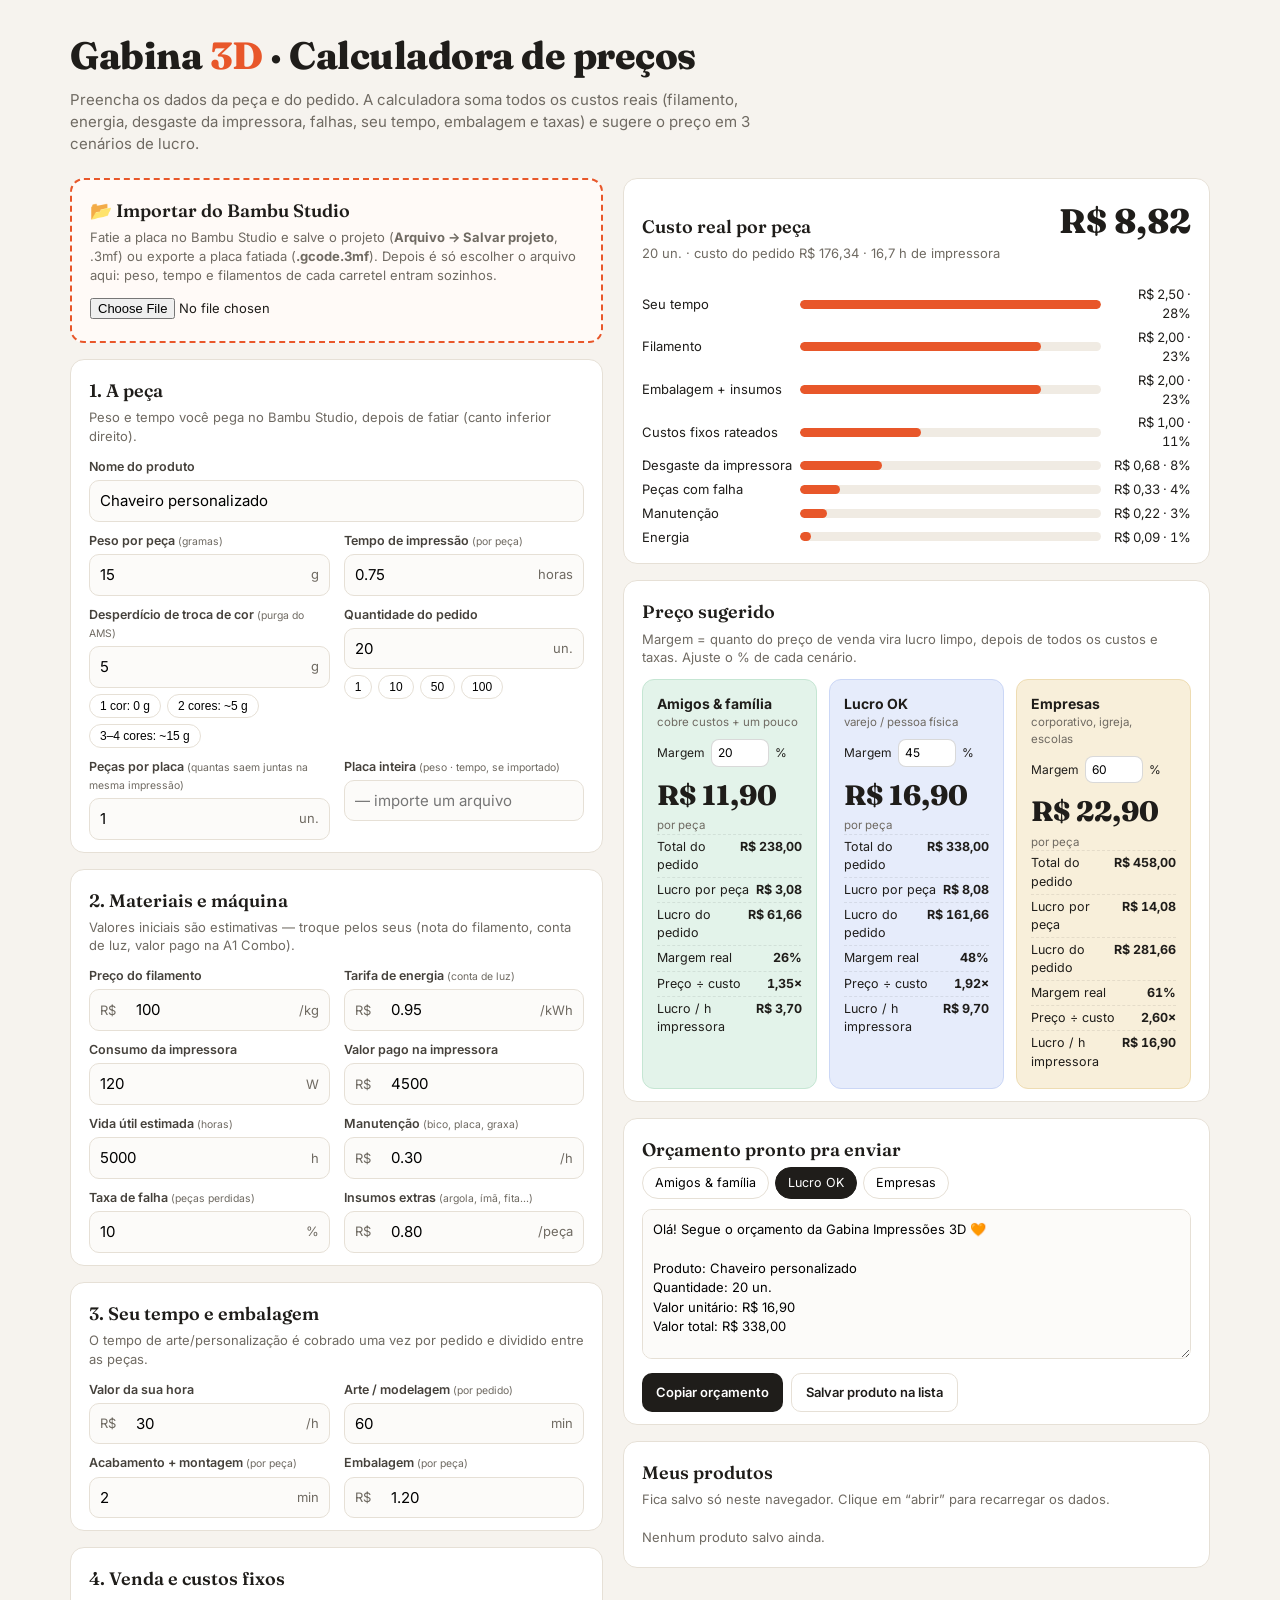
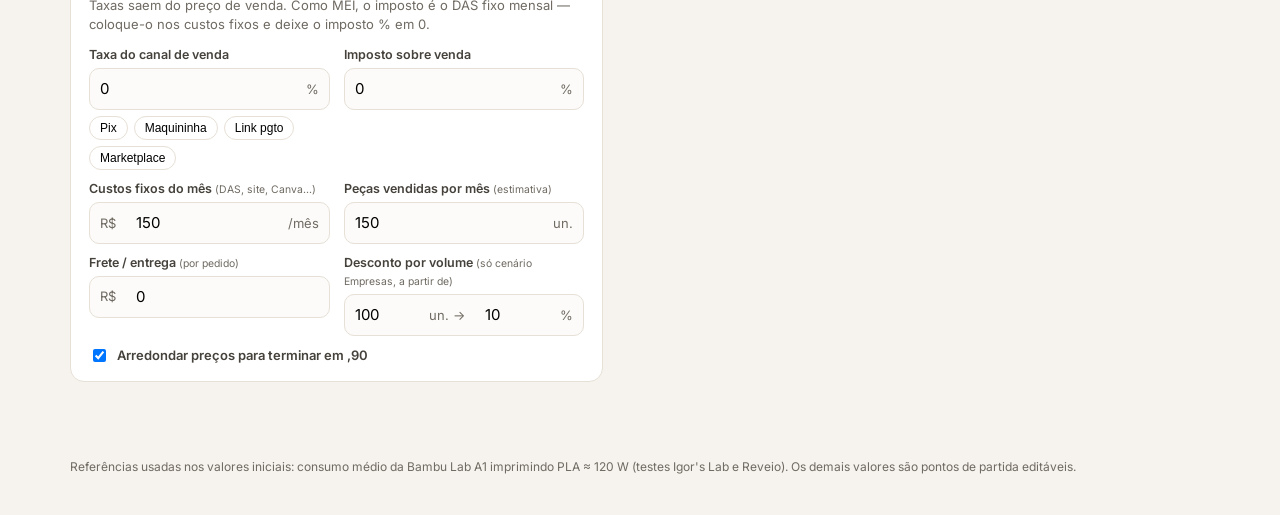
==== completa.html @ 17c6b90d "Versão resumida como página principal; completa em completa.html Co-Authored-By: Claude Opus 5.5 <no" ====
<!DOCTYPE html>
<html lang="pt-BR">
<head>
<meta charset="UTF-8">
<meta name="viewport" content="width=device-width, initial-scale=1">
<title>Gabina 3D — Calculadora de Preços</title>
<link href="https://fonts.googleapis.com/css2?family=Fraunces:opsz,wght@9..144,600;9..144,800&family=Inter:wght@400;500;600;700&display=swap" rel="stylesheet">
<style>
:root{
  --bg:#f6f3ee; --card:#fff; --ink:#1f1d1a; --muted:#6f6a62; --line:#e6e0d6;
  --brand:#e8572a; --brand-soft:#fde9e1; --ok:#2f8f5b; --ok-soft:#e3f3ea;
  --blue:#2f5fd0; --blue-soft:#e6ecfb; --gold:#b9821a; --gold-soft:#f8efda;
  --radius:14px;
}
*{box-sizing:border-box}
body{margin:0;font-family:Inter,system-ui,sans-serif;background:var(--bg);color:var(--ink);font-size:15px;line-height:1.45}
header{padding:28px 20px 8px;max-width:1180px;margin:0 auto}
h1{font-family:Fraunces,serif;font-weight:800;font-size:clamp(26px,4vw,38px);margin:0;letter-spacing:-.5px}
h1 span{color:var(--brand)}
header p{color:var(--muted);margin:6px 0 0;max-width:720px}
main{max-width:1180px;margin:0 auto;padding:16px 20px 60px;display:grid;grid-template-columns:minmax(0,1fr) minmax(0,1.1fr);gap:20px}
@media(max-width:900px){main{grid-template-columns:1fr}}
.card{background:var(--card);border:1px solid var(--line);border-radius:var(--radius);padding:18px 18px 12px;margin-bottom:16px}
.card h2{font-family:Fraunces,serif;font-size:18px;margin:0 0 4px;font-weight:600}
.card .hint{color:var(--muted);font-size:13px;margin:0 0 12px}
.grid{display:grid;grid-template-columns:1fr 1fr;gap:10px 14px}
@media(max-width:520px){.grid{grid-template-columns:1fr}}
label{display:block;font-size:12.5px;font-weight:600;color:#45413b;margin-bottom:4px}
label small{font-weight:400;color:var(--muted)}
.field{display:flex;align-items:center;border:1px solid var(--line);border-radius:10px;background:#fcfbf9;overflow:hidden}
.field:focus-within{border-color:var(--brand);box-shadow:0 0 0 3px var(--brand-soft)}
.field span{padding:0 10px;color:var(--muted);font-size:13px;white-space:nowrap}
.field input,.field select{border:0;background:transparent;padding:9px 10px;font:inherit;width:100%;min-width:0;outline:none}
.full{grid-column:1/-1}
.presets{display:flex;flex-wrap:wrap;gap:6px;margin-top:6px}
.chip{border:1px solid var(--line);background:#fff;border-radius:999px;padding:4px 10px;font-size:12px;cursor:pointer}
.chip:hover{border-color:var(--brand);color:var(--brand)}
.right{position:sticky;top:12px;align-self:start}
@media(max-width:900px){.right{position:static}}
.costbox{display:flex;justify-content:space-between;align-items:baseline;gap:10px;flex-wrap:wrap}
.big{font-family:Fraunces,serif;font-weight:800;font-size:34px}
.bars{margin-top:10px}
.bar{display:grid;grid-template-columns:150px 1fr 82px;gap:8px;align-items:center;font-size:13px;margin:5px 0}
.bar .track{height:9px;background:#f0ebe3;border-radius:9px;overflow:hidden}
.bar .fill{height:100%;background:var(--brand);border-radius:9px}
.bar .v{text-align:right;font-variant-numeric:tabular-nums}
.scen{display:grid;grid-template-columns:repeat(3,1fr);gap:12px}
@media(max-width:640px){.scen{grid-template-columns:1fr}}
.sc{border-radius:12px;padding:14px;border:1px solid var(--line)}
.sc.a{background:var(--ok-soft);border-color:#c5e6d3}
.sc.b{background:var(--blue-soft);border-color:#cbd7f6}
.sc.c{background:var(--gold-soft);border-color:#eedcb2}
.sc h3{margin:0;font-size:14px}
.sc .tag{font-size:11.5px;color:var(--muted)}
.sc .price{font-family:Fraunces,serif;font-weight:800;font-size:28px;margin:8px 0 2px}
.sc .row{display:flex;justify-content:space-between;font-size:12.5px;padding:3px 0;border-top:1px dashed rgba(0,0,0,.08)}
.sc .row b{font-variant-numeric:tabular-nums}
.sc .m{display:flex;align-items:center;gap:6px;margin:8px 0 6px;font-size:12px}
.sc .m input{width:58px;padding:4px 6px;border:1px solid rgba(0,0,0,.15);border-radius:8px;font:inherit}
.btn{border:0;background:var(--ink);color:#fff;padding:9px 14px;border-radius:10px;font:inherit;font-weight:600;cursor:pointer;font-size:13px}
.btn.ghost{background:#fff;color:var(--ink);border:1px solid var(--line)}
.btn.small{padding:6px 10px;font-size:12px}
.btn:hover{opacity:.9}
.alert{background:#fff4e5;border:1px solid #f3d3a6;color:#7a4a08;padding:10px 12px;border-radius:10px;font-size:13px;margin-top:10px}
.alert.bad{background:#fde8e8;border-color:#f3b4b4;color:#8a1c1c}
.toggle{display:flex;align-items:center;gap:8px;font-size:13px;margin-top:10px}
textarea{width:100%;min-height:150px;border:1px solid var(--line);border-radius:10px;padding:10px;font:13px/1.5 Inter,sans-serif;background:#fcfbf9;resize:vertical}
table{width:100%;border-collapse:collapse;font-size:13px}
th,td{text-align:left;padding:7px 6px;border-bottom:1px solid var(--line)}
th{font-size:11.5px;text-transform:uppercase;letter-spacing:.4px;color:var(--muted)}
td.num{text-align:right;font-variant-numeric:tabular-nums}
.empty{color:var(--muted);font-size:13px;padding:8px 0}
.tabs{display:flex;gap:6px;margin-bottom:10px;flex-wrap:wrap}
.tabs button{border:1px solid var(--line);background:#fff;border-radius:999px;padding:6px 12px;font:inherit;font-size:12.5px;cursor:pointer}
.tabs button.on{background:var(--ink);color:#fff;border-color:var(--ink)}
.toast{position:fixed;bottom:20px;left:50%;transform:translateX(-50%);background:var(--ink);color:#fff;padding:10px 16px;border-radius:10px;font-size:13px;opacity:0;transition:.25s;pointer-events:none}
.toast.on{opacity:1}
footer{max-width:1180px;margin:0 auto;padding:0 20px 40px;color:var(--muted);font-size:12px}
</style>
</head>
<body>
<header>
  <h1>Gabina <span>3D</span> · Calculadora de preços</h1>
  <p>Preencha os dados da peça e do pedido. A calculadora soma todos os custos reais (filamento, energia, desgaste da impressora, falhas, seu tempo, embalagem e taxas) e sugere o preço em 3 cenários de lucro.</p>
</header>

<main>
<section>
  <div class="card" id="importCard" style="border:2px dashed var(--brand);background:#fffaf7">
    <h2>📂 Importar do Bambu Studio</h2>
    <p class="hint">Fatie a placa no Bambu Studio e salve o projeto (<b>Arquivo → Salvar projeto</b>, .3mf) ou exporte a placa fatiada (<b>.gcode.3mf</b>). Depois é só escolher o arquivo aqui: peso, tempo e filamentos de cada carretel entram sozinhos.</p>
    <input type="file" id="arquivo" accept=".3mf,.gcode,.gco" style="font:inherit;font-size:13px">
    <div id="impStatus"></div>
    <div id="carreteis" style="margin-top:10px"></div>
  </div>

  <div class="card">
    <h2>1. A peça</h2>
    <p class="hint">Peso e tempo você pega no Bambu Studio, depois de fatiar (canto inferior direito).</p>
    <div class="grid">
      <div class="full"><label>Nome do produto</label><div class="field"><input id="nome" value="Chaveiro personalizado"></div></div>
      <div><label>Peso por peça <small>(gramas)</small></label><div class="field"><input id="gramas" type="number" step="0.1" value="15"><span>g</span></div></div>
      <div><label>Tempo de impressão <small>(por peça)</small></label><div class="field"><input id="horas" type="number" step="0.05" value="0.75"><span>horas</span></div></div>
      <div><label>Desperdício de troca de cor <small>(purga do AMS)</small></label><div class="field"><input id="purga" type="number" step="0.1" value="5"><span>g</span></div><div class="presets"><button class="chip" data-set="purga:0">1 cor: 0 g</button><button class="chip" data-set="purga:5">2 cores: ~5 g</button><button class="chip" data-set="purga:15">3–4 cores: ~15 g</button></div></div>
      <div><label>Quantidade do pedido</label><div class="field"><input id="qtd" type="number" step="1" min="1" value="20"><span>un.</span></div><div class="presets"><button class="chip" data-set="qtd:1">1</button><button class="chip" data-set="qtd:10">10</button><button class="chip" data-set="qtd:50">50</button><button class="chip" data-set="qtd:100">100</button></div></div>
      <div><label>Peças por placa <small>(quantas saem juntas na mesma impressão)</small></label><div class="field"><input id="porPlaca" type="number" step="1" min="1" value="1"><span>un.</span></div></div>
      <div><label>Placa inteira <small>(peso · tempo, se importado)</small></label><div class="field"><input id="placaInfo" readonly placeholder="— importe um arquivo" style="color:#6f6a62"></div></div>
    </div>
  </div>

  <div class="card">
    <h2>2. Materiais e máquina</h2>
    <p class="hint">Valores iniciais são estimativas — troque pelos seus (nota do filamento, conta de luz, valor pago na A1 Combo).</p>
    <div class="grid">
      <div><label>Preço do filamento</label><div class="field"><span>R$</span><input id="filKg" type="number" step="1" value="100"><span>/kg</span></div></div>
      <div><label>Tarifa de energia <small>(conta de luz)</small></label><div class="field"><span>R$</span><input id="kwh" type="number" step="0.01" value="0.95"><span>/kWh</span></div></div>
      <div><label>Consumo da impressora</label><div class="field"><input id="watts" type="number" step="1" value="120"><span>W</span></div></div>
      <div><label>Valor pago na impressora</label><div class="field"><span>R$</span><input id="maq" type="number" step="10" value="4500"></div></div>
      <div><label>Vida útil estimada <small>(horas)</small></label><div class="field"><input id="vida" type="number" step="100" value="5000"><span>h</span></div></div>
      <div><label>Manutenção <small>(bico, placa, graxa)</small></label><div class="field"><span>R$</span><input id="manut" type="number" step="0.05" value="0.30"><span>/h</span></div></div>
      <div><label>Taxa de falha <small>(peças perdidas)</small></label><div class="field"><input id="falha" type="number" step="1" value="10"><span>%</span></div></div>
      <div><label>Insumos extras <small>(argola, ímã, fita…)</small></label><div class="field"><span>R$</span><input id="extras" type="number" step="0.1" value="0.80"><span>/peça</span></div></div>
    </div>
  </div>

  <div class="card">
    <h2>3. Seu tempo e embalagem</h2>
    <p class="hint">O tempo de arte/personalização é cobrado uma vez por pedido e dividido entre as peças.</p>
    <div class="grid">
      <div><label>Valor da sua hora</label><div class="field"><span>R$</span><input id="hora" type="number" step="1" value="30"><span>/h</span></div></div>
      <div><label>Arte / modelagem <small>(por pedido)</small></label><div class="field"><input id="arte" type="number" step="5" value="60"><span>min</span></div></div>
      <div><label>Acabamento + montagem <small>(por peça)</small></label><div class="field"><input id="acab" type="number" step="1" value="2"><span>min</span></div></div>
      <div><label>Embalagem <small>(por peça)</small></label><div class="field"><span>R$</span><input id="emb" type="number" step="0.1" value="1.20"></div></div>
    </div>
  </div>

  <div class="card">
    <h2>4. Venda e custos fixos</h2>
    <p class="hint">Taxas saem do preço de venda. Como MEI, o imposto é o DAS fixo mensal — coloque-o nos custos fixos e deixe o imposto % em 0.</p>
    <div class="grid">
      <div><label>Taxa do canal de venda</label><div class="field"><input id="taxa" type="number" step="0.1" value="0"><span>%</span></div>
        <div class="presets"><button class="chip" data-set="taxa:0">Pix</button><button class="chip" data-set="taxa:3.5">Maquininha</button><button class="chip" data-set="taxa:5">Link pgto</button><button class="chip" data-set="taxa:20">Marketplace</button></div></div>
      <div><label>Imposto sobre venda</label><div class="field"><input id="imp" type="number" step="0.1" value="0"><span>%</span></div></div>
      <div><label>Custos fixos do mês <small>(DAS, site, Canva…)</small></label><div class="field"><span>R$</span><input id="fixo" type="number" step="10" value="150"><span>/mês</span></div></div>
      <div><label>Peças vendidas por mês <small>(estimativa)</small></label><div class="field"><input id="pecasMes" type="number" step="10" value="150"><span>un.</span></div></div>
      <div><label>Frete / entrega <small>(por pedido)</small></label><div class="field"><span>R$</span><input id="frete" type="number" step="1" value="0"></div></div>
      <div><label>Desconto por volume <small>(só cenário Empresas, a partir de)</small></label><div class="field"><input id="volMin" type="number" step="10" value="100"><span>un. →</span><input id="volDesc" type="number" step="1" value="10"><span>%</span></div></div>
    </div>
    <label class="toggle"><input type="checkbox" id="arred" checked> Arredondar preços para terminar em ,90</label>
  </div>
</section>

<section class="right">
  <div class="card">
    <div class="costbox">
      <div><h2>Custo real por peça</h2><p class="hint" id="custoSub">—</p></div>
      <div class="big" id="custoUn">R$ 0,00</div>
    </div>
    <div class="bars" id="bars"></div>
    <div id="alerts"></div>
  </div>

  <div class="card">
    <h2>Preço sugerido</h2>
    <p class="hint">Margem = quanto do preço de venda vira lucro limpo, depois de todos os custos e taxas. Ajuste o % de cada cenário.</p>
    <div class="scen" id="scen"></div>
  </div>

  <div class="card">
    <h2>Orçamento pronto pra enviar</h2>
    <div class="tabs" id="tabs">
      <button data-s="0">Amigos & família</button><button data-s="1" class="on">Lucro OK</button><button data-s="2">Empresas</button>
    </div>
    <textarea id="orc" readonly></textarea>
    <div style="display:flex;gap:8px;margin-top:8px;flex-wrap:wrap">
      <button class="btn" id="copiar">Copiar orçamento</button>
      <button class="btn ghost" id="salvar">Salvar produto na lista</button>
    </div>
  </div>

  <div class="card">
    <h2>Meus produtos</h2>
    <p class="hint">Fica salvo só neste navegador. Clique em “abrir” para recarregar os dados.</p>
    <div id="lista"></div>
  </div>
</section>
</main>
<footer>Referências usadas nos valores iniciais: consumo médio da Bambu Lab A1 imprimindo PLA ≈ 120 W (testes Igor's Lab e Reveio). Os demais valores são pontos de partida editáveis.</footer>
<div class="toast" id="toast"></div>

<script>/*!

JSZip v3.10.1 - A JavaScript class for generating and reading zip files
<http://stuartk.com/jszip>

(c) 2009-2016 Stuart Knightley <stuart [at] stuartk.com>
Dual licenced under the MIT license or GPLv3. See https://raw.github.com/Stuk/jszip/main/LICENSE.markdown.

JSZip uses the library pako released under the MIT license :
https://github.com/nodeca/pako/blob/main/LICENSE
*/

!function(e){if("object"==typeof exports&&"undefined"!=typeof module)module.exports=e();else if("function"==typeof define&&define.amd)define([],e);else{("undefined"!=typeof window?window:"undefined"!=typeof global?global:"undefined"!=typeof self?self:this).JSZip=e()}}(function(){return function s(a,o,h){function u(r,e){if(!o[r]){if(!a[r]){var t="function"==typeof require&&require;if(!e&&t)return t(r,!0);if(l)return l(r,!0);var n=new Error("Cannot find module '"+r+"'");throw n.code="MODULE_NOT_FOUND",n}var i=o[r]={exports:{}};a[r][0].call(i.exports,function(e){var t=a[r][1][e];return u(t||e)},i,i.exports,s,a,o,h)}return o[r].exports}for(var l="function"==typeof require&&require,e=0;e<h.length;e++)u(h[e]);return u}({1:[function(e,t,r){"use strict";var d=e("./utils"),c=e("./support"),p="ABCDEFGHIJKLMNOPQRSTUVWXYZabcdefghijklmnopqrstuvwxyz0123456789+/=";r.encode=function(e){for(var t,r,n,i,s,a,o,h=[],u=0,l=e.length,f=l,c="string"!==d.getTypeOf(e);u<e.length;)f=l-u,n=c?(t=e[u++],r=u<l?e[u++]:0,u<l?e[u++]:0):(t=e.charCodeAt(u++),r=u<l?e.charCodeAt(u++):0,u<l?e.charCodeAt(u++):0),i=t>>2,s=(3&t)<<4|r>>4,a=1<f?(15&r)<<2|n>>6:64,o=2<f?63&n:64,h.push(p.charAt(i)+p.charAt(s)+p.charAt(a)+p.charAt(o));return h.join("")},r.decode=function(e){var t,r,n,i,s,a,o=0,h=0,u="data:";if(e.substr(0,u.length)===u)throw new Error("Invalid base64 input, it looks like a data url.");var l,f=3*(e=e.replace(/[^A-Za-z0-9+/=]/g,"")).length/4;if(e.charAt(e.length-1)===p.charAt(64)&&f--,e.charAt(e.length-2)===p.charAt(64)&&f--,f%1!=0)throw new Error("Invalid base64 input, bad content length.");for(l=c.uint8array?new Uint8Array(0|f):new Array(0|f);o<e.length;)t=p.indexOf(e.charAt(o++))<<2|(i=p.indexOf(e.charAt(o++)))>>4,r=(15&i)<<4|(s=p.indexOf(e.charAt(o++)))>>2,n=(3&s)<<6|(a=p.indexOf(e.charAt(o++))),l[h++]=t,64!==s&&(l[h++]=r),64!==a&&(l[h++]=n);return l}},{"./support":30,"./utils":32}],2:[function(e,t,r){"use strict";var n=e("./external"),i=e("./stream/DataWorker"),s=e("./stream/Crc32Probe"),a=e("./stream/DataLengthProbe");function o(e,t,r,n,i){this.compressedSize=e,this.uncompressedSize=t,this.crc32=r,this.compression=n,this.compressedContent=i}o.prototype={getContentWorker:function(){var e=new i(n.Promise.resolve(this.compressedContent)).pipe(this.compression.uncompressWorker()).pipe(new a("data_length")),t=this;return e.on("end",function(){if(this.streamInfo.data_length!==t.uncompressedSize)throw new Error("Bug : uncompressed data size mismatch")}),e},getCompressedWorker:function(){return new i(n.Promise.resolve(this.compressedContent)).withStreamInfo("compressedSize",this.compressedSize).withStreamInfo("uncompressedSize",this.uncompressedSize).withStreamInfo("crc32",this.crc32).withStreamInfo("compression",this.compression)}},o.createWorkerFrom=function(e,t,r){return e.pipe(new s).pipe(new a("uncompressedSize")).pipe(t.compressWorker(r)).pipe(new a("compressedSize")).withStreamInfo("compression",t)},t.exports=o},{"./external":6,"./stream/Crc32Probe":25,"./stream/DataLengthProbe":26,"./stream/DataWorker":27}],3:[function(e,t,r){"use strict";var n=e("./stream/GenericWorker");r.STORE={magic:"\0\0",compressWorker:function(){return new n("STORE compression")},uncompressWorker:function(){return new n("STORE decompression")}},r.DEFLATE=e("./flate")},{"./flate":7,"./stream/GenericWorker":28}],4:[function(e,t,r){"use strict";var n=e("./utils");var o=function(){for(var e,t=[],r=0;r<256;r++){e=r;for(var n=0;n<8;n++)e=1&e?3988292384^e>>>1:e>>>1;t[r]=e}return t}();t.exports=function(e,t){return void 0!==e&&e.length?"string"!==n.getTypeOf(e)?function(e,t,r,n){var i=o,s=n+r;e^=-1;for(var a=n;a<s;a++)e=e>>>8^i[255&(e^t[a])];return-1^e}(0|t,e,e.length,0):function(e,t,r,n){var i=o,s=n+r;e^=-1;for(var a=n;a<s;a++)e=e>>>8^i[255&(e^t.charCodeAt(a))];return-1^e}(0|t,e,e.length,0):0}},{"./utils":32}],5:[function(e,t,r){"use strict";r.base64=!1,r.binary=!1,r.dir=!1,r.createFolders=!0,r.date=null,r.compression=null,r.compressionOptions=null,r.comment=null,r.unixPermissions=null,r.dosPermissions=null},{}],6:[function(e,t,r){"use strict";var n=null;n="undefined"!=typeof Promise?Promise:e("lie"),t.exports={Promise:n}},{lie:37}],7:[function(e,t,r){"use strict";var n="undefined"!=typeof Uint8Array&&"undefined"!=typeof Uint16Array&&"undefined"!=typeof Uint32Array,i=e("pako"),s=e("./utils"),a=e("./stream/GenericWorker"),o=n?"uint8array":"array";function h(e,t){a.call(this,"FlateWorker/"+e),this._pako=null,this._pakoAction=e,this._pakoOptions=t,this.meta={}}r.magic="\b\0",s.inherits(h,a),h.prototype.processChunk=function(e){this.meta=e.meta,null===this._pako&&this._createPako(),this._pako.push(s.transformTo(o,e.data),!1)},h.prototype.flush=function(){a.prototype.flush.call(this),null===this._pako&&this._createPako(),this._pako.push([],!0)},h.prototype.cleanUp=function(){a.prototype.cleanUp.call(this),this._pako=null},h.prototype._createPako=function(){this._pako=new i[this._pakoAction]({raw:!0,level:this._pakoOptions.level||-1});var t=this;this._pako.onData=function(e){t.push({data:e,meta:t.meta})}},r.compressWorker=function(e){return new h("Deflate",e)},r.uncompressWorker=function(){return new h("Inflate",{})}},{"./stream/GenericWorker":28,"./utils":32,pako:38}],8:[function(e,t,r){"use strict";function A(e,t){var r,n="";for(r=0;r<t;r++)n+=String.fromCharCode(255&e),e>>>=8;return n}function n(e,t,r,n,i,s){var a,o,h=e.file,u=e.compression,l=s!==O.utf8encode,f=I.transformTo("string",s(h.name)),c=I.transformTo("string",O.utf8encode(h.name)),d=h.comment,p=I.transformTo("string",s(d)),m=I.transformTo("string",O.utf8encode(d)),_=c.length!==h.name.length,g=m.length!==d.length,b="",v="",y="",w=h.dir,k=h.date,x={crc32:0,compressedSize:0,uncompressedSize:0};t&&!r||(x.crc32=e.crc32,x.compressedSize=e.compressedSize,x.uncompressedSize=e.uncompressedSize);var S=0;t&&(S|=8),l||!_&&!g||(S|=2048);var z=0,C=0;w&&(z|=16),"UNIX"===i?(C=798,z|=function(e,t){var r=e;return e||(r=t?16893:33204),(65535&r)<<16}(h.unixPermissions,w)):(C=20,z|=function(e){return 63&(e||0)}(h.dosPermissions)),a=k.getUTCHours(),a<<=6,a|=k.getUTCMinutes(),a<<=5,a|=k.getUTCSeconds()/2,o=k.getUTCFullYear()-1980,o<<=4,o|=k.getUTCMonth()+1,o<<=5,o|=k.getUTCDate(),_&&(v=A(1,1)+A(B(f),4)+c,b+="up"+A(v.length,2)+v),g&&(y=A(1,1)+A(B(p),4)+m,b+="uc"+A(y.length,2)+y);var E="";return E+="\n\0",E+=A(S,2),E+=u.magic,E+=A(a,2),E+=A(o,2),E+=A(x.crc32,4),E+=A(x.compressedSize,4),E+=A(x.uncompressedSize,4),E+=A(f.length,2),E+=A(b.length,2),{fileRecord:R.LOCAL_FILE_HEADER+E+f+b,dirRecord:R.CENTRAL_FILE_HEADER+A(C,2)+E+A(p.length,2)+"\0\0\0\0"+A(z,4)+A(n,4)+f+b+p}}var I=e("../utils"),i=e("../stream/GenericWorker"),O=e("../utf8"),B=e("../crc32"),R=e("../signature");function s(e,t,r,n){i.call(this,"ZipFileWorker"),this.bytesWritten=0,this.zipComment=t,this.zipPlatform=r,this.encodeFileName=n,this.streamFiles=e,this.accumulate=!1,this.contentBuffer=[],this.dirRecords=[],this.currentSourceOffset=0,this.entriesCount=0,this.currentFile=null,this._sources=[]}I.inherits(s,i),s.prototype.push=function(e){var t=e.meta.percent||0,r=this.entriesCount,n=this._sources.length;this.accumulate?this.contentBuffer.push(e):(this.bytesWritten+=e.data.length,i.prototype.push.call(this,{data:e.data,meta:{currentFile:this.currentFile,percent:r?(t+100*(r-n-1))/r:100}}))},s.prototype.openedSource=function(e){this.currentSourceOffset=this.bytesWritten,this.currentFile=e.file.name;var t=this.streamFiles&&!e.file.dir;if(t){var r=n(e,t,!1,this.currentSourceOffset,this.zipPlatform,this.encodeFileName);this.push({data:r.fileRecord,meta:{percent:0}})}else this.accumulate=!0},s.prototype.closedSource=function(e){this.accumulate=!1;var t=this.streamFiles&&!e.file.dir,r=n(e,t,!0,this.currentSourceOffset,this.zipPlatform,this.encodeFileName);if(this.dirRecords.push(r.dirRecord),t)this.push({data:function(e){return R.DATA_DESCRIPTOR+A(e.crc32,4)+A(e.compressedSize,4)+A(e.uncompressedSize,4)}(e),meta:{percent:100}});else for(this.push({data:r.fileRecord,meta:{percent:0}});this.contentBuffer.length;)this.push(this.contentBuffer.shift());this.currentFile=null},s.prototype.flush=function(){for(var e=this.bytesWritten,t=0;t<this.dirRecords.length;t++)this.push({data:this.dirRecords[t],meta:{percent:100}});var r=this.bytesWritten-e,n=function(e,t,r,n,i){var s=I.transformTo("string",i(n));return R.CENTRAL_DIRECTORY_END+"\0\0\0\0"+A(e,2)+A(e,2)+A(t,4)+A(r,4)+A(s.length,2)+s}(this.dirRecords.length,r,e,this.zipComment,this.encodeFileName);this.push({data:n,meta:{percent:100}})},s.prototype.prepareNextSource=function(){this.previous=this._sources.shift(),this.openedSource(this.previous.streamInfo),this.isPaused?this.previous.pause():this.previous.resume()},s.prototype.registerPrevious=function(e){this._sources.push(e);var t=this;return e.on("data",function(e){t.processChunk(e)}),e.on("end",function(){t.closedSource(t.previous.streamInfo),t._sources.length?t.prepareNextSource():t.end()}),e.on("error",function(e){t.error(e)}),this},s.prototype.resume=function(){return!!i.prototype.resume.call(this)&&(!this.previous&&this._sources.length?(this.prepareNextSource(),!0):this.previous||this._sources.length||this.generatedError?void 0:(this.end(),!0))},s.prototype.error=function(e){var t=this._sources;if(!i.prototype.error.call(this,e))return!1;for(var r=0;r<t.length;r++)try{t[r].error(e)}catch(e){}return!0},s.prototype.lock=function(){i.prototype.lock.call(this);for(var e=this._sources,t=0;t<e.length;t++)e[t].lock()},t.exports=s},{"../crc32":4,"../signature":23,"../stream/GenericWorker":28,"../utf8":31,"../utils":32}],9:[function(e,t,r){"use strict";var u=e("../compressions"),n=e("./ZipFileWorker");r.generateWorker=function(e,a,t){var o=new n(a.streamFiles,t,a.platform,a.encodeFileName),h=0;try{e.forEach(function(e,t){h++;var r=function(e,t){var r=e||t,n=u[r];if(!n)throw new Error(r+" is not a valid compression method !");return n}(t.options.compression,a.compression),n=t.options.compressionOptions||a.compressionOptions||{},i=t.dir,s=t.date;t._compressWorker(r,n).withStreamInfo("file",{name:e,dir:i,date:s,comment:t.comment||"",unixPermissions:t.unixPermissions,dosPermissions:t.dosPermissions}).pipe(o)}),o.entriesCount=h}catch(e){o.error(e)}return o}},{"../compressions":3,"./ZipFileWorker":8}],10:[function(e,t,r){"use strict";function n(){if(!(this instanceof n))return new n;if(arguments.length)throw new Error("The constructor with parameters has been removed in JSZip 3.0, please check the upgrade guide.");this.files=Object.create(null),this.comment=null,this.root="",this.clone=function(){var e=new n;for(var t in this)"function"!=typeof this[t]&&(e[t]=this[t]);return e}}(n.prototype=e("./object")).loadAsync=e("./load"),n.support=e("./support"),n.defaults=e("./defaults"),n.version="3.10.1",n.loadAsync=function(e,t){return(new n).loadAsync(e,t)},n.external=e("./external"),t.exports=n},{"./defaults":5,"./external":6,"./load":11,"./object":15,"./support":30}],11:[function(e,t,r){"use strict";var u=e("./utils"),i=e("./external"),n=e("./utf8"),s=e("./zipEntries"),a=e("./stream/Crc32Probe"),l=e("./nodejsUtils");function f(n){return new i.Promise(function(e,t){var r=n.decompressed.getContentWorker().pipe(new a);r.on("error",function(e){t(e)}).on("end",function(){r.streamInfo.crc32!==n.decompressed.crc32?t(new Error("Corrupted zip : CRC32 mismatch")):e()}).resume()})}t.exports=function(e,o){var h=this;return o=u.extend(o||{},{base64:!1,checkCRC32:!1,optimizedBinaryString:!1,createFolders:!1,decodeFileName:n.utf8decode}),l.isNode&&l.isStream(e)?i.Promise.reject(new Error("JSZip can't accept a stream when loading a zip file.")):u.prepareContent("the loaded zip file",e,!0,o.optimizedBinaryString,o.base64).then(function(e){var t=new s(o);return t.load(e),t}).then(function(e){var t=[i.Promise.resolve(e)],r=e.files;if(o.checkCRC32)for(var n=0;n<r.length;n++)t.push(f(r[n]));return i.Promise.all(t)}).then(function(e){for(var t=e.shift(),r=t.files,n=0;n<r.length;n++){var i=r[n],s=i.fileNameStr,a=u.resolve(i.fileNameStr);h.file(a,i.decompressed,{binary:!0,optimizedBinaryString:!0,date:i.date,dir:i.dir,comment:i.fileCommentStr.length?i.fileCommentStr:null,unixPermissions:i.unixPermissions,dosPermissions:i.dosPermissions,createFolders:o.createFolders}),i.dir||(h.file(a).unsafeOriginalName=s)}return t.zipComment.length&&(h.comment=t.zipComment),h})}},{"./external":6,"./nodejsUtils":14,"./stream/Crc32Probe":25,"./utf8":31,"./utils":32,"./zipEntries":33}],12:[function(e,t,r){"use strict";var n=e("../utils"),i=e("../stream/GenericWorker");function s(e,t){i.call(this,"Nodejs stream input adapter for "+e),this._upstreamEnded=!1,this._bindStream(t)}n.inherits(s,i),s.prototype._bindStream=function(e){var t=this;(this._stream=e).pause(),e.on("data",function(e){t.push({data:e,meta:{percent:0}})}).on("error",function(e){t.isPaused?this.generatedError=e:t.error(e)}).on("end",function(){t.isPaused?t._upstreamEnded=!0:t.end()})},s.prototype.pause=function(){return!!i.prototype.pause.call(this)&&(this._stream.pause(),!0)},s.prototype.resume=function(){return!!i.prototype.resume.call(this)&&(this._upstreamEnded?this.end():this._stream.resume(),!0)},t.exports=s},{"../stream/GenericWorker":28,"../utils":32}],13:[function(e,t,r){"use strict";var i=e("readable-stream").Readable;function n(e,t,r){i.call(this,t),this._helper=e;var n=this;e.on("data",function(e,t){n.push(e)||n._helper.pause(),r&&r(t)}).on("error",function(e){n.emit("error",e)}).on("end",function(){n.push(null)})}e("../utils").inherits(n,i),n.prototype._read=function(){this._helper.resume()},t.exports=n},{"../utils":32,"readable-stream":16}],14:[function(e,t,r){"use strict";t.exports={isNode:"undefined"!=typeof Buffer,newBufferFrom:function(e,t){if(Buffer.from&&Buffer.from!==Uint8Array.from)return Buffer.from(e,t);if("number"==typeof e)throw new Error('The "data" argument must not be a number');return new Buffer(e,t)},allocBuffer:function(e){if(Buffer.alloc)return Buffer.alloc(e);var t=new Buffer(e);return t.fill(0),t},isBuffer:function(e){return Buffer.isBuffer(e)},isStream:function(e){return e&&"function"==typeof e.on&&"function"==typeof e.pause&&"function"==typeof e.resume}}},{}],15:[function(e,t,r){"use strict";function s(e,t,r){var n,i=u.getTypeOf(t),s=u.extend(r||{},f);s.date=s.date||new Date,null!==s.compression&&(s.compression=s.compression.toUpperCase()),"string"==typeof s.unixPermissions&&(s.unixPermissions=parseInt(s.unixPermissions,8)),s.unixPermissions&&16384&s.unixPermissions&&(s.dir=!0),s.dosPermissions&&16&s.dosPermissions&&(s.dir=!0),s.dir&&(e=g(e)),s.createFolders&&(n=_(e))&&b.call(this,n,!0);var a="string"===i&&!1===s.binary&&!1===s.base64;r&&void 0!==r.binary||(s.binary=!a),(t instanceof c&&0===t.uncompressedSize||s.dir||!t||0===t.length)&&(s.base64=!1,s.binary=!0,t="",s.compression="STORE",i="string");var o=null;o=t instanceof c||t instanceof l?t:p.isNode&&p.isStream(t)?new m(e,t):u.prepareContent(e,t,s.binary,s.optimizedBinaryString,s.base64);var h=new d(e,o,s);this.files[e]=h}var i=e("./utf8"),u=e("./utils"),l=e("./stream/GenericWorker"),a=e("./stream/StreamHelper"),f=e("./defaults"),c=e("./compressedObject"),d=e("./zipObject"),o=e("./generate"),p=e("./nodejsUtils"),m=e("./nodejs/NodejsStreamInputAdapter"),_=function(e){"/"===e.slice(-1)&&(e=e.substring(0,e.length-1));var t=e.lastIndexOf("/");return 0<t?e.substring(0,t):""},g=function(e){return"/"!==e.slice(-1)&&(e+="/"),e},b=function(e,t){return t=void 0!==t?t:f.createFolders,e=g(e),this.files[e]||s.call(this,e,null,{dir:!0,createFolders:t}),this.files[e]};function h(e){return"[object RegExp]"===Object.prototype.toString.call(e)}var n={load:function(){throw new Error("This method has been removed in JSZip 3.0, please check the upgrade guide.")},forEach:function(e){var t,r,n;for(t in this.files)n=this.files[t],(r=t.slice(this.root.length,t.length))&&t.slice(0,this.root.length)===this.root&&e(r,n)},filter:function(r){var n=[];return this.forEach(function(e,t){r(e,t)&&n.push(t)}),n},file:function(e,t,r){if(1!==arguments.length)return e=this.root+e,s.call(this,e,t,r),this;if(h(e)){var n=e;return this.filter(function(e,t){return!t.dir&&n.test(e)})}var i=this.files[this.root+e];return i&&!i.dir?i:null},folder:function(r){if(!r)return this;if(h(r))return this.filter(function(e,t){return t.dir&&r.test(e)});var e=this.root+r,t=b.call(this,e),n=this.clone();return n.root=t.name,n},remove:function(r){r=this.root+r;var e=this.files[r];if(e||("/"!==r.slice(-1)&&(r+="/"),e=this.files[r]),e&&!e.dir)delete this.files[r];else for(var t=this.filter(function(e,t){return t.name.slice(0,r.length)===r}),n=0;n<t.length;n++)delete this.files[t[n].name];return this},generate:function(){throw new Error("This method has been removed in JSZip 3.0, please check the upgrade guide.")},generateInternalStream:function(e){var t,r={};try{if((r=u.extend(e||{},{streamFiles:!1,compression:"STORE",compressionOptions:null,type:"",platform:"DOS",comment:null,mimeType:"application/zip",encodeFileName:i.utf8encode})).type=r.type.toLowerCase(),r.compression=r.compression.toUpperCase(),"binarystring"===r.type&&(r.type="string"),!r.type)throw new Error("No output type specified.");u.checkSupport(r.type),"darwin"!==r.platform&&"freebsd"!==r.platform&&"linux"!==r.platform&&"sunos"!==r.platform||(r.platform="UNIX"),"win32"===r.platform&&(r.platform="DOS");var n=r.comment||this.comment||"";t=o.generateWorker(this,r,n)}catch(e){(t=new l("error")).error(e)}return new a(t,r.type||"string",r.mimeType)},generateAsync:function(e,t){return this.generateInternalStream(e).accumulate(t)},generateNodeStream:function(e,t){return(e=e||{}).type||(e.type="nodebuffer"),this.generateInternalStream(e).toNodejsStream(t)}};t.exports=n},{"./compressedObject":2,"./defaults":5,"./generate":9,"./nodejs/NodejsStreamInputAdapter":12,"./nodejsUtils":14,"./stream/GenericWorker":28,"./stream/StreamHelper":29,"./utf8":31,"./utils":32,"./zipObject":35}],16:[function(e,t,r){"use strict";t.exports=e("stream")},{stream:void 0}],17:[function(e,t,r){"use strict";var n=e("./DataReader");function i(e){n.call(this,e);for(var t=0;t<this.data.length;t++)e[t]=255&e[t]}e("../utils").inherits(i,n),i.prototype.byteAt=function(e){return this.data[this.zero+e]},i.prototype.lastIndexOfSignature=function(e){for(var t=e.charCodeAt(0),r=e.charCodeAt(1),n=e.charCodeAt(2),i=e.charCodeAt(3),s=this.length-4;0<=s;--s)if(this.data[s]===t&&this.data[s+1]===r&&this.data[s+2]===n&&this.data[s+3]===i)return s-this.zero;return-1},i.prototype.readAndCheckSignature=function(e){var t=e.charCodeAt(0),r=e.charCodeAt(1),n=e.charCodeAt(2),i=e.charCodeAt(3),s=this.readData(4);return t===s[0]&&r===s[1]&&n===s[2]&&i===s[3]},i.prototype.readData=function(e){if(this.checkOffset(e),0===e)return[];var t=this.data.slice(this.zero+this.index,this.zero+this.index+e);return this.index+=e,t},t.exports=i},{"../utils":32,"./DataReader":18}],18:[function(e,t,r){"use strict";var n=e("../utils");function i(e){this.data=e,this.length=e.length,this.index=0,this.zero=0}i.prototype={checkOffset:function(e){this.checkIndex(this.index+e)},checkIndex:function(e){if(this.length<this.zero+e||e<0)throw new Error("End of data reached (data length = "+this.length+", asked index = "+e+"). Corrupted zip ?")},setIndex:function(e){this.checkIndex(e),this.index=e},skip:function(e){this.setIndex(this.index+e)},byteAt:function(){},readInt:function(e){var t,r=0;for(this.checkOffset(e),t=this.index+e-1;t>=this.index;t--)r=(r<<8)+this.byteAt(t);return this.index+=e,r},readString:function(e){return n.transformTo("string",this.readData(e))},readData:function(){},lastIndexOfSignature:function(){},readAndCheckSignature:function(){},readDate:function(){var e=this.readInt(4);return new Date(Date.UTC(1980+(e>>25&127),(e>>21&15)-1,e>>16&31,e>>11&31,e>>5&63,(31&e)<<1))}},t.exports=i},{"../utils":32}],19:[function(e,t,r){"use strict";var n=e("./Uint8ArrayReader");function i(e){n.call(this,e)}e("../utils").inherits(i,n),i.prototype.readData=function(e){this.checkOffset(e);var t=this.data.slice(this.zero+this.index,this.zero+this.index+e);return this.index+=e,t},t.exports=i},{"../utils":32,"./Uint8ArrayReader":21}],20:[function(e,t,r){"use strict";var n=e("./DataReader");function i(e){n.call(this,e)}e("../utils").inherits(i,n),i.prototype.byteAt=function(e){return this.data.charCodeAt(this.zero+e)},i.prototype.lastIndexOfSignature=function(e){return this.data.lastIndexOf(e)-this.zero},i.prototype.readAndCheckSignature=function(e){return e===this.readData(4)},i.prototype.readData=function(e){this.checkOffset(e);var t=this.data.slice(this.zero+this.index,this.zero+this.index+e);return this.index+=e,t},t.exports=i},{"../utils":32,"./DataReader":18}],21:[function(e,t,r){"use strict";var n=e("./ArrayReader");function i(e){n.call(this,e)}e("../utils").inherits(i,n),i.prototype.readData=function(e){if(this.checkOffset(e),0===e)return new Uint8Array(0);var t=this.data.subarray(this.zero+this.index,this.zero+this.index+e);return this.index+=e,t},t.exports=i},{"../utils":32,"./ArrayReader":17}],22:[function(e,t,r){"use strict";var n=e("../utils"),i=e("../support"),s=e("./ArrayReader"),a=e("./StringReader"),o=e("./NodeBufferReader"),h=e("./Uint8ArrayReader");t.exports=function(e){var t=n.getTypeOf(e);return n.checkSupport(t),"string"!==t||i.uint8array?"nodebuffer"===t?new o(e):i.uint8array?new h(n.transformTo("uint8array",e)):new s(n.transformTo("array",e)):new a(e)}},{"../support":30,"../utils":32,"./ArrayReader":17,"./NodeBufferReader":19,"./StringReader":20,"./Uint8ArrayReader":21}],23:[function(e,t,r){"use strict";r.LOCAL_FILE_HEADER="PK",r.CENTRAL_FILE_HEADER="PK",r.CENTRAL_DIRECTORY_END="PK",r.ZIP64_CENTRAL_DIRECTORY_LOCATOR="PK",r.ZIP64_CENTRAL_DIRECTORY_END="PK",r.DATA_DESCRIPTOR="PK\b"},{}],24:[function(e,t,r){"use strict";var n=e("./GenericWorker"),i=e("../utils");function s(e){n.call(this,"ConvertWorker to "+e),this.destType=e}i.inherits(s,n),s.prototype.processChunk=function(e){this.push({data:i.transformTo(this.destType,e.data),meta:e.meta})},t.exports=s},{"../utils":32,"./GenericWorker":28}],25:[function(e,t,r){"use strict";var n=e("./GenericWorker"),i=e("../crc32");function s(){n.call(this,"Crc32Probe"),this.withStreamInfo("crc32",0)}e("../utils").inherits(s,n),s.prototype.processChunk=function(e){this.streamInfo.crc32=i(e.data,this.streamInfo.crc32||0),this.push(e)},t.exports=s},{"../crc32":4,"../utils":32,"./GenericWorker":28}],26:[function(e,t,r){"use strict";var n=e("../utils"),i=e("./GenericWorker");function s(e){i.call(this,"DataLengthProbe for "+e),this.propName=e,this.withStreamInfo(e,0)}n.inherits(s,i),s.prototype.processChunk=function(e){if(e){var t=this.streamInfo[this.propName]||0;this.streamInfo[this.propName]=t+e.data.length}i.prototype.processChunk.call(this,e)},t.exports=s},{"../utils":32,"./GenericWorker":28}],27:[function(e,t,r){"use strict";var n=e("../utils"),i=e("./GenericWorker");function s(e){i.call(this,"DataWorker");var t=this;this.dataIsReady=!1,this.index=0,this.max=0,this.data=null,this.type="",this._tickScheduled=!1,e.then(function(e){t.dataIsReady=!0,t.data=e,t.max=e&&e.length||0,t.type=n.getTypeOf(e),t.isPaused||t._tickAndRepeat()},function(e){t.error(e)})}n.inherits(s,i),s.prototype.cleanUp=function(){i.prototype.cleanUp.call(this),this.data=null},s.prototype.resume=function(){return!!i.prototype.resume.call(this)&&(!this._tickScheduled&&this.dataIsReady&&(this._tickScheduled=!0,n.delay(this._tickAndRepeat,[],this)),!0)},s.prototype._tickAndRepeat=function(){this._tickScheduled=!1,this.isPaused||this.isFinished||(this._tick(),this.isFinished||(n.delay(this._tickAndRepeat,[],this),this._tickScheduled=!0))},s.prototype._tick=function(){if(this.isPaused||this.isFinished)return!1;var e=null,t=Math.min(this.max,this.index+16384);if(this.index>=this.max)return this.end();switch(this.type){case"string":e=this.data.substring(this.index,t);break;case"uint8array":e=this.data.subarray(this.index,t);break;case"array":case"nodebuffer":e=this.data.slice(this.index,t)}return this.index=t,this.push({data:e,meta:{percent:this.max?this.index/this.max*100:0}})},t.exports=s},{"../utils":32,"./GenericWorker":28}],28:[function(e,t,r){"use strict";function n(e){this.name=e||"default",this.streamInfo={},this.generatedError=null,this.extraStreamInfo={},this.isPaused=!0,this.isFinished=!1,this.isLocked=!1,this._listeners={data:[],end:[],error:[]},this.previous=null}n.prototype={push:function(e){this.emit("data",e)},end:function(){if(this.isFinished)return!1;this.flush();try{this.emit("end"),this.cleanUp(),this.isFinished=!0}catch(e){this.emit("error",e)}return!0},error:function(e){return!this.isFinished&&(this.isPaused?this.generatedError=e:(this.isFinished=!0,this.emit("error",e),this.previous&&this.previous.error(e),this.cleanUp()),!0)},on:function(e,t){return this._listeners[e].push(t),this},cleanUp:function(){this.streamInfo=this.generatedError=this.extraStreamInfo=null,this._listeners=[]},emit:function(e,t){if(this._listeners[e])for(var r=0;r<this._listeners[e].length;r++)this._listeners[e][r].call(this,t)},pipe:function(e){return e.registerPrevious(this)},registerPrevious:function(e){if(this.isLocked)throw new Error("The stream '"+this+"' has already been used.");this.streamInfo=e.streamInfo,this.mergeStreamInfo(),this.previous=e;var t=this;return e.on("data",function(e){t.processChunk(e)}),e.on("end",function(){t.end()}),e.on("error",function(e){t.error(e)}),this},pause:function(){return!this.isPaused&&!this.isFinished&&(this.isPaused=!0,this.previous&&this.previous.pause(),!0)},resume:function(){if(!this.isPaused||this.isFinished)return!1;var e=this.isPaused=!1;return this.generatedError&&(this.error(this.generatedError),e=!0),this.previous&&this.previous.resume(),!e},flush:function(){},processChunk:function(e){this.push(e)},withStreamInfo:function(e,t){return this.extraStreamInfo[e]=t,this.mergeStreamInfo(),this},mergeStreamInfo:function(){for(var e in this.extraStreamInfo)Object.prototype.hasOwnProperty.call(this.extraStreamInfo,e)&&(this.streamInfo[e]=this.extraStreamInfo[e])},lock:function(){if(this.isLocked)throw new Error("The stream '"+this+"' has already been used.");this.isLocked=!0,this.previous&&this.previous.lock()},toString:function(){var e="Worker "+this.name;return this.previous?this.previous+" -> "+e:e}},t.exports=n},{}],29:[function(e,t,r){"use strict";var h=e("../utils"),i=e("./ConvertWorker"),s=e("./GenericWorker"),u=e("../base64"),n=e("../support"),a=e("../external"),o=null;if(n.nodestream)try{o=e("../nodejs/NodejsStreamOutputAdapter")}catch(e){}function l(e,o){return new a.Promise(function(t,r){var n=[],i=e._internalType,s=e._outputType,a=e._mimeType;e.on("data",function(e,t){n.push(e),o&&o(t)}).on("error",function(e){n=[],r(e)}).on("end",function(){try{var e=function(e,t,r){switch(e){case"blob":return h.newBlob(h.transformTo("arraybuffer",t),r);case"base64":return u.encode(t);default:return h.transformTo(e,t)}}(s,function(e,t){var r,n=0,i=null,s=0;for(r=0;r<t.length;r++)s+=t[r].length;switch(e){case"string":return t.join("");case"array":return Array.prototype.concat.apply([],t);case"uint8array":for(i=new Uint8Array(s),r=0;r<t.length;r++)i.set(t[r],n),n+=t[r].length;return i;case"nodebuffer":return Buffer.concat(t);default:throw new Error("concat : unsupported type '"+e+"'")}}(i,n),a);t(e)}catch(e){r(e)}n=[]}).resume()})}function f(e,t,r){var n=t;switch(t){case"blob":case"arraybuffer":n="uint8array";break;case"base64":n="string"}try{this._internalType=n,this._outputType=t,this._mimeType=r,h.checkSupport(n),this._worker=e.pipe(new i(n)),e.lock()}catch(e){this._worker=new s("error"),this._worker.error(e)}}f.prototype={accumulate:function(e){return l(this,e)},on:function(e,t){var r=this;return"data"===e?this._worker.on(e,function(e){t.call(r,e.data,e.meta)}):this._worker.on(e,function(){h.delay(t,arguments,r)}),this},resume:function(){return h.delay(this._worker.resume,[],this._worker),this},pause:function(){return this._worker.pause(),this},toNodejsStream:function(e){if(h.checkSupport("nodestream"),"nodebuffer"!==this._outputType)throw new Error(this._outputType+" is not supported by this method");return new o(this,{objectMode:"nodebuffer"!==this._outputType},e)}},t.exports=f},{"../base64":1,"../external":6,"../nodejs/NodejsStreamOutputAdapter":13,"../support":30,"../utils":32,"./ConvertWorker":24,"./GenericWorker":28}],30:[function(e,t,r){"use strict";if(r.base64=!0,r.array=!0,r.string=!0,r.arraybuffer="undefined"!=typeof ArrayBuffer&&"undefined"!=typeof Uint8Array,r.nodebuffer="undefined"!=typeof Buffer,r.uint8array="undefined"!=typeof Uint8Array,"undefined"==typeof ArrayBuffer)r.blob=!1;else{var n=new ArrayBuffer(0);try{r.blob=0===new Blob([n],{type:"application/zip"}).size}catch(e){try{var i=new(self.BlobBuilder||self.WebKitBlobBuilder||self.MozBlobBuilder||self.MSBlobBuilder);i.append(n),r.blob=0===i.getBlob("application/zip").size}catch(e){r.blob=!1}}}try{r.nodestream=!!e("readable-stream").Readable}catch(e){r.nodestream=!1}},{"readable-stream":16}],31:[function(e,t,s){"use strict";for(var o=e("./utils"),h=e("./support"),r=e("./nodejsUtils"),n=e("./stream/GenericWorker"),u=new Array(256),i=0;i<256;i++)u[i]=252<=i?6:248<=i?5:240<=i?4:224<=i?3:192<=i?2:1;u[254]=u[254]=1;function a(){n.call(this,"utf-8 decode"),this.leftOver=null}function l(){n.call(this,"utf-8 encode")}s.utf8encode=function(e){return h.nodebuffer?r.newBufferFrom(e,"utf-8"):function(e){var t,r,n,i,s,a=e.length,o=0;for(i=0;i<a;i++)55296==(64512&(r=e.charCodeAt(i)))&&i+1<a&&56320==(64512&(n=e.charCodeAt(i+1)))&&(r=65536+(r-55296<<10)+(n-56320),i++),o+=r<128?1:r<2048?2:r<65536?3:4;for(t=h.uint8array?new Uint8Array(o):new Array(o),i=s=0;s<o;i++)55296==(64512&(r=e.charCodeAt(i)))&&i+1<a&&56320==(64512&(n=e.charCodeAt(i+1)))&&(r=65536+(r-55296<<10)+(n-56320),i++),r<128?t[s++]=r:(r<2048?t[s++]=192|r>>>6:(r<65536?t[s++]=224|r>>>12:(t[s++]=240|r>>>18,t[s++]=128|r>>>12&63),t[s++]=128|r>>>6&63),t[s++]=128|63&r);return t}(e)},s.utf8decode=function(e){return h.nodebuffer?o.transformTo("nodebuffer",e).toString("utf-8"):function(e){var t,r,n,i,s=e.length,a=new Array(2*s);for(t=r=0;t<s;)if((n=e[t++])<128)a[r++]=n;else if(4<(i=u[n]))a[r++]=65533,t+=i-1;else{for(n&=2===i?31:3===i?15:7;1<i&&t<s;)n=n<<6|63&e[t++],i--;1<i?a[r++]=65533:n<65536?a[r++]=n:(n-=65536,a[r++]=55296|n>>10&1023,a[r++]=56320|1023&n)}return a.length!==r&&(a.subarray?a=a.subarray(0,r):a.length=r),o.applyFromCharCode(a)}(e=o.transformTo(h.uint8array?"uint8array":"array",e))},o.inherits(a,n),a.prototype.processChunk=function(e){var t=o.transformTo(h.uint8array?"uint8array":"array",e.data);if(this.leftOver&&this.leftOver.length){if(h.uint8array){var r=t;(t=new Uint8Array(r.length+this.leftOver.length)).set(this.leftOver,0),t.set(r,this.leftOver.length)}else t=this.leftOver.concat(t);this.leftOver=null}var n=function(e,t){var r;for((t=t||e.length)>e.length&&(t=e.length),r=t-1;0<=r&&128==(192&e[r]);)r--;return r<0?t:0===r?t:r+u[e[r]]>t?r:t}(t),i=t;n!==t.length&&(h.uint8array?(i=t.subarray(0,n),this.leftOver=t.subarray(n,t.length)):(i=t.slice(0,n),this.leftOver=t.slice(n,t.length))),this.push({data:s.utf8decode(i),meta:e.meta})},a.prototype.flush=function(){this.leftOver&&this.leftOver.length&&(this.push({data:s.utf8decode(this.leftOver),meta:{}}),this.leftOver=null)},s.Utf8DecodeWorker=a,o.inherits(l,n),l.prototype.processChunk=function(e){this.push({data:s.utf8encode(e.data),meta:e.meta})},s.Utf8EncodeWorker=l},{"./nodejsUtils":14,"./stream/GenericWorker":28,"./support":30,"./utils":32}],32:[function(e,t,a){"use strict";var o=e("./support"),h=e("./base64"),r=e("./nodejsUtils"),u=e("./external");function n(e){return e}function l(e,t){for(var r=0;r<e.length;++r)t[r]=255&e.charCodeAt(r);return t}e("setimmediate"),a.newBlob=function(t,r){a.checkSupport("blob");try{return new Blob([t],{type:r})}catch(e){try{var n=new(self.BlobBuilder||self.WebKitBlobBuilder||self.MozBlobBuilder||self.MSBlobBuilder);return n.append(t),n.getBlob(r)}catch(e){throw new Error("Bug : can't construct the Blob.")}}};var i={stringifyByChunk:function(e,t,r){var n=[],i=0,s=e.length;if(s<=r)return String.fromCharCode.apply(null,e);for(;i<s;)"array"===t||"nodebuffer"===t?n.push(String.fromCharCode.apply(null,e.slice(i,Math.min(i+r,s)))):n.push(String.fromCharCode.apply(null,e.subarray(i,Math.min(i+r,s)))),i+=r;return n.join("")},stringifyByChar:function(e){for(var t="",r=0;r<e.length;r++)t+=String.fromCharCode(e[r]);return t},applyCanBeUsed:{uint8array:function(){try{return o.uint8array&&1===String.fromCharCode.apply(null,new Uint8Array(1)).length}catch(e){return!1}}(),nodebuffer:function(){try{return o.nodebuffer&&1===String.fromCharCode.apply(null,r.allocBuffer(1)).length}catch(e){return!1}}()}};function s(e){var t=65536,r=a.getTypeOf(e),n=!0;if("uint8array"===r?n=i.applyCanBeUsed.uint8array:"nodebuffer"===r&&(n=i.applyCanBeUsed.nodebuffer),n)for(;1<t;)try{return i.stringifyByChunk(e,r,t)}catch(e){t=Math.floor(t/2)}return i.stringifyByChar(e)}function f(e,t){for(var r=0;r<e.length;r++)t[r]=e[r];return t}a.applyFromCharCode=s;var c={};c.string={string:n,array:function(e){return l(e,new Array(e.length))},arraybuffer:function(e){return c.string.uint8array(e).buffer},uint8array:function(e){return l(e,new Uint8Array(e.length))},nodebuffer:function(e){return l(e,r.allocBuffer(e.length))}},c.array={string:s,array:n,arraybuffer:function(e){return new Uint8Array(e).buffer},uint8array:function(e){return new Uint8Array(e)},nodebuffer:function(e){return r.newBufferFrom(e)}},c.arraybuffer={string:function(e){return s(new Uint8Array(e))},array:function(e){return f(new Uint8Array(e),new Array(e.byteLength))},arraybuffer:n,uint8array:function(e){return new Uint8Array(e)},nodebuffer:function(e){return r.newBufferFrom(new Uint8Array(e))}},c.uint8array={string:s,array:function(e){return f(e,new Array(e.length))},arraybuffer:function(e){return e.buffer},uint8array:n,nodebuffer:function(e){return r.newBufferFrom(e)}},c.nodebuffer={string:s,array:function(e){return f(e,new Array(e.length))},arraybuffer:function(e){return c.nodebuffer.uint8array(e).buffer},uint8array:function(e){return f(e,new Uint8Array(e.length))},nodebuffer:n},a.transformTo=function(e,t){if(t=t||"",!e)return t;a.checkSupport(e);var r=a.getTypeOf(t);return c[r][e](t)},a.resolve=function(e){for(var t=e.split("/"),r=[],n=0;n<t.length;n++){var i=t[n];"."===i||""===i&&0!==n&&n!==t.length-1||(".."===i?r.pop():r.push(i))}return r.join("/")},a.getTypeOf=function(e){return"string"==typeof e?"string":"[object Array]"===Object.prototype.toString.call(e)?"array":o.nodebuffer&&r.isBuffer(e)?"nodebuffer":o.uint8array&&e instanceof Uint8Array?"uint8array":o.arraybuffer&&e instanceof ArrayBuffer?"arraybuffer":void 0},a.checkSupport=function(e){if(!o[e.toLowerCase()])throw new Error(e+" is not supported by this platform")},a.MAX_VALUE_16BITS=65535,a.MAX_VALUE_32BITS=-1,a.pretty=function(e){var t,r,n="";for(r=0;r<(e||"").length;r++)n+="\\x"+((t=e.charCodeAt(r))<16?"0":"")+t.toString(16).toUpperCase();return n},a.delay=function(e,t,r){setImmediate(function(){e.apply(r||null,t||[])})},a.inherits=function(e,t){function r(){}r.prototype=t.prototype,e.prototype=new r},a.extend=function(){var e,t,r={};for(e=0;e<arguments.length;e++)for(t in arguments[e])Object.prototype.hasOwnProperty.call(arguments[e],t)&&void 0===r[t]&&(r[t]=arguments[e][t]);return r},a.prepareContent=function(r,e,n,i,s){return u.Promise.resolve(e).then(function(n){return o.blob&&(n instanceof Blob||-1!==["[object File]","[object Blob]"].indexOf(Object.prototype.toString.call(n)))&&"undefined"!=typeof FileReader?new u.Promise(function(t,r){var e=new FileReader;e.onload=function(e){t(e.target.result)},e.onerror=function(e){r(e.target.error)},e.readAsArrayBuffer(n)}):n}).then(function(e){var t=a.getTypeOf(e);return t?("arraybuffer"===t?e=a.transformTo("uint8array",e):"string"===t&&(s?e=h.decode(e):n&&!0!==i&&(e=function(e){return l(e,o.uint8array?new Uint8Array(e.length):new Array(e.length))}(e))),e):u.Promise.reject(new Error("Can't read the data of '"+r+"'. Is it in a supported JavaScript type (String, Blob, ArrayBuffer, etc) ?"))})}},{"./base64":1,"./external":6,"./nodejsUtils":14,"./support":30,setimmediate:54}],33:[function(e,t,r){"use strict";var n=e("./reader/readerFor"),i=e("./utils"),s=e("./signature"),a=e("./zipEntry"),o=e("./support");function h(e){this.files=[],this.loadOptions=e}h.prototype={checkSignature:function(e){if(!this.reader.readAndCheckSignature(e)){this.reader.index-=4;var t=this.reader.readString(4);throw new Error("Corrupted zip or bug: unexpected signature ("+i.pretty(t)+", expected "+i.pretty(e)+")")}},isSignature:function(e,t){var r=this.reader.index;this.reader.setIndex(e);var n=this.reader.readString(4)===t;return this.reader.setIndex(r),n},readBlockEndOfCentral:function(){this.diskNumber=this.reader.readInt(2),this.diskWithCentralDirStart=this.reader.readInt(2),this.centralDirRecordsOnThisDisk=this.reader.readInt(2),this.centralDirRecords=this.reader.readInt(2),this.centralDirSize=this.reader.readInt(4),this.centralDirOffset=this.reader.readInt(4),this.zipCommentLength=this.reader.readInt(2);var e=this.reader.readData(this.zipCommentLength),t=o.uint8array?"uint8array":"array",r=i.transformTo(t,e);this.zipComment=this.loadOptions.decodeFileName(r)},readBlockZip64EndOfCentral:function(){this.zip64EndOfCentralSize=this.reader.readInt(8),this.reader.skip(4),this.diskNumber=this.reader.readInt(4),this.diskWithCentralDirStart=this.reader.readInt(4),this.centralDirRecordsOnThisDisk=this.reader.readInt(8),this.centralDirRecords=this.reader.readInt(8),this.centralDirSize=this.reader.readInt(8),this.centralDirOffset=this.reader.readInt(8),this.zip64ExtensibleData={};for(var e,t,r,n=this.zip64EndOfCentralSize-44;0<n;)e=this.reader.readInt(2),t=this.reader.readInt(4),r=this.reader.readData(t),this.zip64ExtensibleData[e]={id:e,length:t,value:r}},readBlockZip64EndOfCentralLocator:function(){if(this.diskWithZip64CentralDirStart=this.reader.readInt(4),this.relativeOffsetEndOfZip64CentralDir=this.reader.readInt(8),this.disksCount=this.reader.readInt(4),1<this.disksCount)throw new Error("Multi-volumes zip are not supported")},readLocalFiles:function(){var e,t;for(e=0;e<this.files.length;e++)t=this.files[e],this.reader.setIndex(t.localHeaderOffset),this.checkSignature(s.LOCAL_FILE_HEADER),t.readLocalPart(this.reader),t.handleUTF8(),t.processAttributes()},readCentralDir:function(){var e;for(this.reader.setIndex(this.centralDirOffset);this.reader.readAndCheckSignature(s.CENTRAL_FILE_HEADER);)(e=new a({zip64:this.zip64},this.loadOptions)).readCentralPart(this.reader),this.files.push(e);if(this.centralDirRecords!==this.files.length&&0!==this.centralDirRecords&&0===this.files.length)throw new Error("Corrupted zip or bug: expected "+this.centralDirRecords+" records in central dir, got "+this.files.length)},readEndOfCentral:function(){var e=this.reader.lastIndexOfSignature(s.CENTRAL_DIRECTORY_END);if(e<0)throw!this.isSignature(0,s.LOCAL_FILE_HEADER)?new Error("Can't find end of central directory : is this a zip file ? If it is, see https://stuk.github.io/jszip/documentation/howto/read_zip.html"):new Error("Corrupted zip: can't find end of central directory");this.reader.setIndex(e);var t=e;if(this.checkSignature(s.CENTRAL_DIRECTORY_END),this.readBlockEndOfCentral(),this.diskNumber===i.MAX_VALUE_16BITS||this.diskWithCentralDirStart===i.MAX_VALUE_16BITS||this.centralDirRecordsOnThisDisk===i.MAX_VALUE_16BITS||this.centralDirRecords===i.MAX_VALUE_16BITS||this.centralDirSize===i.MAX_VALUE_32BITS||this.centralDirOffset===i.MAX_VALUE_32BITS){if(this.zip64=!0,(e=this.reader.lastIndexOfSignature(s.ZIP64_CENTRAL_DIRECTORY_LOCATOR))<0)throw new Error("Corrupted zip: can't find the ZIP64 end of central directory locator");if(this.reader.setIndex(e),this.checkSignature(s.ZIP64_CENTRAL_DIRECTORY_LOCATOR),this.readBlockZip64EndOfCentralLocator(),!this.isSignature(this.relativeOffsetEndOfZip64CentralDir,s.ZIP64_CENTRAL_DIRECTORY_END)&&(this.relativeOffsetEndOfZip64CentralDir=this.reader.lastIndexOfSignature(s.ZIP64_CENTRAL_DIRECTORY_END),this.relativeOffsetEndOfZip64CentralDir<0))throw new Error("Corrupted zip: can't find the ZIP64 end of central directory");this.reader.setIndex(this.relativeOffsetEndOfZip64CentralDir),this.checkSignature(s.ZIP64_CENTRAL_DIRECTORY_END),this.readBlockZip64EndOfCentral()}var r=this.centralDirOffset+this.centralDirSize;this.zip64&&(r+=20,r+=12+this.zip64EndOfCentralSize);var n=t-r;if(0<n)this.isSignature(t,s.CENTRAL_FILE_HEADER)||(this.reader.zero=n);else if(n<0)throw new Error("Corrupted zip: missing "+Math.abs(n)+" bytes.")},prepareReader:function(e){this.reader=n(e)},load:function(e){this.prepareReader(e),this.readEndOfCentral(),this.readCentralDir(),this.readLocalFiles()}},t.exports=h},{"./reader/readerFor":22,"./signature":23,"./support":30,"./utils":32,"./zipEntry":34}],34:[function(e,t,r){"use strict";var n=e("./reader/readerFor"),s=e("./utils"),i=e("./compressedObject"),a=e("./crc32"),o=e("./utf8"),h=e("./compressions"),u=e("./support");function l(e,t){this.options=e,this.loadOptions=t}l.prototype={isEncrypted:function(){return 1==(1&this.bitFlag)},useUTF8:function(){return 2048==(2048&this.bitFlag)},readLocalPart:function(e){var t,r;if(e.skip(22),this.fileNameLength=e.readInt(2),r=e.readInt(2),this.fileName=e.readData(this.fileNameLength),e.skip(r),-1===this.compressedSize||-1===this.uncompressedSize)throw new Error("Bug or corrupted zip : didn't get enough information from the central directory (compressedSize === -1 || uncompressedSize === -1)");if(null===(t=function(e){for(var t in h)if(Object.prototype.hasOwnProperty.call(h,t)&&h[t].magic===e)return h[t];return null}(this.compressionMethod)))throw new Error("Corrupted zip : compression "+s.pretty(this.compressionMethod)+" unknown (inner file : "+s.transformTo("string",this.fileName)+")");this.decompressed=new i(this.compressedSize,this.uncompressedSize,this.crc32,t,e.readData(this.compressedSize))},readCentralPart:function(e){this.versionMadeBy=e.readInt(2),e.skip(2),this.bitFlag=e.readInt(2),this.compressionMethod=e.readString(2),this.date=e.readDate(),this.crc32=e.readInt(4),this.compressedSize=e.readInt(4),this.uncompressedSize=e.readInt(4);var t=e.readInt(2);if(this.extraFieldsLength=e.readInt(2),this.fileCommentLength=e.readInt(2),this.diskNumberStart=e.readInt(2),this.internalFileAttributes=e.readInt(2),this.externalFileAttributes=e.readInt(4),this.localHeaderOffset=e.readInt(4),this.isEncrypted())throw new Error("Encrypted zip are not supported");e.skip(t),this.readExtraFields(e),this.parseZIP64ExtraField(e),this.fileComment=e.readData(this.fileCommentLength)},processAttributes:function(){this.unixPermissions=null,this.dosPermissions=null;var e=this.versionMadeBy>>8;this.dir=!!(16&this.externalFileAttributes),0==e&&(this.dosPermissions=63&this.externalFileAttributes),3==e&&(this.unixPermissions=this.externalFileAttributes>>16&65535),this.dir||"/"!==this.fileNameStr.slice(-1)||(this.dir=!0)},parseZIP64ExtraField:function(){if(this.extraFields[1]){var e=n(this.extraFields[1].value);this.uncompressedSize===s.MAX_VALUE_32BITS&&(this.uncompressedSize=e.readInt(8)),this.compressedSize===s.MAX_VALUE_32BITS&&(this.compressedSize=e.readInt(8)),this.localHeaderOffset===s.MAX_VALUE_32BITS&&(this.localHeaderOffset=e.readInt(8)),this.diskNumberStart===s.MAX_VALUE_32BITS&&(this.diskNumberStart=e.readInt(4))}},readExtraFields:function(e){var t,r,n,i=e.index+this.extraFieldsLength;for(this.extraFields||(this.extraFields={});e.index+4<i;)t=e.readInt(2),r=e.readInt(2),n=e.readData(r),this.extraFields[t]={id:t,length:r,value:n};e.setIndex(i)},handleUTF8:function(){var e=u.uint8array?"uint8array":"array";if(this.useUTF8())this.fileNameStr=o.utf8decode(this.fileName),this.fileCommentStr=o.utf8decode(this.fileComment);else{var t=this.findExtraFieldUnicodePath();if(null!==t)this.fileNameStr=t;else{var r=s.transformTo(e,this.fileName);this.fileNameStr=this.loadOptions.decodeFileName(r)}var n=this.findExtraFieldUnicodeComment();if(null!==n)this.fileCommentStr=n;else{var i=s.transformTo(e,this.fileComment);this.fileCommentStr=this.loadOptions.decodeFileName(i)}}},findExtraFieldUnicodePath:function(){var e=this.extraFields[28789];if(e){var t=n(e.value);return 1!==t.readInt(1)?null:a(this.fileName)!==t.readInt(4)?null:o.utf8decode(t.readData(e.length-5))}return null},findExtraFieldUnicodeComment:function(){var e=this.extraFields[25461];if(e){var t=n(e.value);return 1!==t.readInt(1)?null:a(this.fileComment)!==t.readInt(4)?null:o.utf8decode(t.readData(e.length-5))}return null}},t.exports=l},{"./compressedObject":2,"./compressions":3,"./crc32":4,"./reader/readerFor":22,"./support":30,"./utf8":31,"./utils":32}],35:[function(e,t,r){"use strict";function n(e,t,r){this.name=e,this.dir=r.dir,this.date=r.date,this.comment=r.comment,this.unixPermissions=r.unixPermissions,this.dosPermissions=r.dosPermissions,this._data=t,this._dataBinary=r.binary,this.options={compression:r.compression,compressionOptions:r.compressionOptions}}var s=e("./stream/StreamHelper"),i=e("./stream/DataWorker"),a=e("./utf8"),o=e("./compressedObject"),h=e("./stream/GenericWorker");n.prototype={internalStream:function(e){var t=null,r="string";try{if(!e)throw new Error("No output type specified.");var n="string"===(r=e.toLowerCase())||"text"===r;"binarystring"!==r&&"text"!==r||(r="string"),t=this._decompressWorker();var i=!this._dataBinary;i&&!n&&(t=t.pipe(new a.Utf8EncodeWorker)),!i&&n&&(t=t.pipe(new a.Utf8DecodeWorker))}catch(e){(t=new h("error")).error(e)}return new s(t,r,"")},async:function(e,t){return this.internalStream(e).accumulate(t)},nodeStream:function(e,t){return this.internalStream(e||"nodebuffer").toNodejsStream(t)},_compressWorker:function(e,t){if(this._data instanceof o&&this._data.compression.magic===e.magic)return this._data.getCompressedWorker();var r=this._decompressWorker();return this._dataBinary||(r=r.pipe(new a.Utf8EncodeWorker)),o.createWorkerFrom(r,e,t)},_decompressWorker:function(){return this._data instanceof o?this._data.getContentWorker():this._data instanceof h?this._data:new i(this._data)}};for(var u=["asText","asBinary","asNodeBuffer","asUint8Array","asArrayBuffer"],l=function(){throw new Error("This method has been removed in JSZip 3.0, please check the upgrade guide.")},f=0;f<u.length;f++)n.prototype[u[f]]=l;t.exports=n},{"./compressedObject":2,"./stream/DataWorker":27,"./stream/GenericWorker":28,"./stream/StreamHelper":29,"./utf8":31}],36:[function(e,l,t){(function(t){"use strict";var r,n,e=t.MutationObserver||t.WebKitMutationObserver;if(e){var i=0,s=new e(u),a=t.document.createTextNode("");s.observe(a,{characterData:!0}),r=function(){a.data=i=++i%2}}else if(t.setImmediate||void 0===t.MessageChannel)r="document"in t&&"onreadystatechange"in t.document.createElement("script")?function(){var e=t.document.createElement("script");e.onreadystatechange=function(){u(),e.onreadystatechange=null,e.parentNode.removeChild(e),e=null},t.document.documentElement.appendChild(e)}:function(){setTimeout(u,0)};else{var o=new t.MessageChannel;o.port1.onmessage=u,r=function(){o.port2.postMessage(0)}}var h=[];function u(){var e,t;n=!0;for(var r=h.length;r;){for(t=h,h=[],e=-1;++e<r;)t[e]();r=h.length}n=!1}l.exports=function(e){1!==h.push(e)||n||r()}}).call(this,"undefined"!=typeof global?global:"undefined"!=typeof self?self:"undefined"!=typeof window?window:{})},{}],37:[function(e,t,r){"use strict";var i=e("immediate");function u(){}var l={},s=["REJECTED"],a=["FULFILLED"],n=["PENDING"];function o(e){if("function"!=typeof e)throw new TypeError("resolver must be a function");this.state=n,this.queue=[],this.outcome=void 0,e!==u&&d(this,e)}function h(e,t,r){this.promise=e,"function"==typeof t&&(this.onFulfilled=t,this.callFulfilled=this.otherCallFulfilled),"function"==typeof r&&(this.onRejected=r,this.callRejected=this.otherCallRejected)}function f(t,r,n){i(function(){var e;try{e=r(n)}catch(e){return l.reject(t,e)}e===t?l.reject(t,new TypeError("Cannot resolve promise with itself")):l.resolve(t,e)})}function c(e){var t=e&&e.then;if(e&&("object"==typeof e||"function"==typeof e)&&"function"==typeof t)return function(){t.apply(e,arguments)}}function d(t,e){var r=!1;function n(e){r||(r=!0,l.reject(t,e))}function i(e){r||(r=!0,l.resolve(t,e))}var s=p(function(){e(i,n)});"error"===s.status&&n(s.value)}function p(e,t){var r={};try{r.value=e(t),r.status="success"}catch(e){r.status="error",r.value=e}return r}(t.exports=o).prototype.finally=function(t){if("function"!=typeof t)return this;var r=this.constructor;return this.then(function(e){return r.resolve(t()).then(function(){return e})},function(e){return r.resolve(t()).then(function(){throw e})})},o.prototype.catch=function(e){return this.then(null,e)},o.prototype.then=function(e,t){if("function"!=typeof e&&this.state===a||"function"!=typeof t&&this.state===s)return this;var r=new this.constructor(u);this.state!==n?f(r,this.state===a?e:t,this.outcome):this.queue.push(new h(r,e,t));return r},h.prototype.callFulfilled=function(e){l.resolve(this.promise,e)},h.prototype.otherCallFulfilled=function(e){f(this.promise,this.onFulfilled,e)},h.prototype.callRejected=function(e){l.reject(this.promise,e)},h.prototype.otherCallRejected=function(e){f(this.promise,this.onRejected,e)},l.resolve=function(e,t){var r=p(c,t);if("error"===r.status)return l.reject(e,r.value);var n=r.value;if(n)d(e,n);else{e.state=a,e.outcome=t;for(var i=-1,s=e.queue.length;++i<s;)e.queue[i].callFulfilled(t)}return e},l.reject=function(e,t){e.state=s,e.outcome=t;for(var r=-1,n=e.queue.length;++r<n;)e.queue[r].callRejected(t);return e},o.resolve=function(e){if(e instanceof this)return e;return l.resolve(new this(u),e)},o.reject=function(e){var t=new this(u);return l.reject(t,e)},o.all=function(e){var r=this;if("[object Array]"!==Object.prototype.toString.call(e))return this.reject(new TypeError("must be an array"));var n=e.length,i=!1;if(!n)return this.resolve([]);var s=new Array(n),a=0,t=-1,o=new this(u);for(;++t<n;)h(e[t],t);return o;function h(e,t){r.resolve(e).then(function(e){s[t]=e,++a!==n||i||(i=!0,l.resolve(o,s))},function(e){i||(i=!0,l.reject(o,e))})}},o.race=function(e){var t=this;if("[object Array]"!==Object.prototype.toString.call(e))return this.reject(new TypeError("must be an array"));var r=e.length,n=!1;if(!r)return this.resolve([]);var i=-1,s=new this(u);for(;++i<r;)a=e[i],t.resolve(a).then(function(e){n||(n=!0,l.resolve(s,e))},function(e){n||(n=!0,l.reject(s,e))});var a;return s}},{immediate:36}],38:[function(e,t,r){"use strict";var n={};(0,e("./lib/utils/common").assign)(n,e("./lib/deflate"),e("./lib/inflate"),e("./lib/zlib/constants")),t.exports=n},{"./lib/deflate":39,"./lib/inflate":40,"./lib/utils/common":41,"./lib/zlib/constants":44}],39:[function(e,t,r){"use strict";var a=e("./zlib/deflate"),o=e("./utils/common"),h=e("./utils/strings"),i=e("./zlib/messages"),s=e("./zlib/zstream"),u=Object.prototype.toString,l=0,f=-1,c=0,d=8;function p(e){if(!(this instanceof p))return new p(e);this.options=o.assign({level:f,method:d,chunkSize:16384,windowBits:15,memLevel:8,strategy:c,to:""},e||{});var t=this.options;t.raw&&0<t.windowBits?t.windowBits=-t.windowBits:t.gzip&&0<t.windowBits&&t.windowBits<16&&(t.windowBits+=16),this.err=0,this.msg="",this.ended=!1,this.chunks=[],this.strm=new s,this.strm.avail_out=0;var r=a.deflateInit2(this.strm,t.level,t.method,t.windowBits,t.memLevel,t.strategy);if(r!==l)throw new Error(i[r]);if(t.header&&a.deflateSetHeader(this.strm,t.header),t.dictionary){var n;if(n="string"==typeof t.dictionary?h.string2buf(t.dictionary):"[object ArrayBuffer]"===u.call(t.dictionary)?new Uint8Array(t.dictionary):t.dictionary,(r=a.deflateSetDictionary(this.strm,n))!==l)throw new Error(i[r]);this._dict_set=!0}}function n(e,t){var r=new p(t);if(r.push(e,!0),r.err)throw r.msg||i[r.err];return r.result}p.prototype.push=function(e,t){var r,n,i=this.strm,s=this.options.chunkSize;if(this.ended)return!1;n=t===~~t?t:!0===t?4:0,"string"==typeof e?i.input=h.string2buf(e):"[object ArrayBuffer]"===u.call(e)?i.input=new Uint8Array(e):i.input=e,i.next_in=0,i.avail_in=i.input.length;do{if(0===i.avail_out&&(i.output=new o.Buf8(s),i.next_out=0,i.avail_out=s),1!==(r=a.deflate(i,n))&&r!==l)return this.onEnd(r),!(this.ended=!0);0!==i.avail_out&&(0!==i.avail_in||4!==n&&2!==n)||("string"===this.options.to?this.onData(h.buf2binstring(o.shrinkBuf(i.output,i.next_out))):this.onData(o.shrinkBuf(i.output,i.next_out)))}while((0<i.avail_in||0===i.avail_out)&&1!==r);return 4===n?(r=a.deflateEnd(this.strm),this.onEnd(r),this.ended=!0,r===l):2!==n||(this.onEnd(l),!(i.avail_out=0))},p.prototype.onData=function(e){this.chunks.push(e)},p.prototype.onEnd=function(e){e===l&&("string"===this.options.to?this.result=this.chunks.join(""):this.result=o.flattenChunks(this.chunks)),this.chunks=[],this.err=e,this.msg=this.strm.msg},r.Deflate=p,r.deflate=n,r.deflateRaw=function(e,t){return(t=t||{}).raw=!0,n(e,t)},r.gzip=function(e,t){return(t=t||{}).gzip=!0,n(e,t)}},{"./utils/common":41,"./utils/strings":42,"./zlib/deflate":46,"./zlib/messages":51,"./zlib/zstream":53}],40:[function(e,t,r){"use strict";var c=e("./zlib/inflate"),d=e("./utils/common"),p=e("./utils/strings"),m=e("./zlib/constants"),n=e("./zlib/messages"),i=e("./zlib/zstream"),s=e("./zlib/gzheader"),_=Object.prototype.toString;function a(e){if(!(this instanceof a))return new a(e);this.options=d.assign({chunkSize:16384,windowBits:0,to:""},e||{});var t=this.options;t.raw&&0<=t.windowBits&&t.windowBits<16&&(t.windowBits=-t.windowBits,0===t.windowBits&&(t.windowBits=-15)),!(0<=t.windowBits&&t.windowBits<16)||e&&e.windowBits||(t.windowBits+=32),15<t.windowBits&&t.windowBits<48&&0==(15&t.windowBits)&&(t.windowBits|=15),this.err=0,this.msg="",this.ended=!1,this.chunks=[],this.strm=new i,this.strm.avail_out=0;var r=c.inflateInit2(this.strm,t.windowBits);if(r!==m.Z_OK)throw new Error(n[r]);this.header=new s,c.inflateGetHeader(this.strm,this.header)}function o(e,t){var r=new a(t);if(r.push(e,!0),r.err)throw r.msg||n[r.err];return r.result}a.prototype.push=function(e,t){var r,n,i,s,a,o,h=this.strm,u=this.options.chunkSize,l=this.options.dictionary,f=!1;if(this.ended)return!1;n=t===~~t?t:!0===t?m.Z_FINISH:m.Z_NO_FLUSH,"string"==typeof e?h.input=p.binstring2buf(e):"[object ArrayBuffer]"===_.call(e)?h.input=new Uint8Array(e):h.input=e,h.next_in=0,h.avail_in=h.input.length;do{if(0===h.avail_out&&(h.output=new d.Buf8(u),h.next_out=0,h.avail_out=u),(r=c.inflate(h,m.Z_NO_FLUSH))===m.Z_NEED_DICT&&l&&(o="string"==typeof l?p.string2buf(l):"[object ArrayBuffer]"===_.call(l)?new Uint8Array(l):l,r=c.inflateSetDictionary(this.strm,o)),r===m.Z_BUF_ERROR&&!0===f&&(r=m.Z_OK,f=!1),r!==m.Z_STREAM_END&&r!==m.Z_OK)return this.onEnd(r),!(this.ended=!0);h.next_out&&(0!==h.avail_out&&r!==m.Z_STREAM_END&&(0!==h.avail_in||n!==m.Z_FINISH&&n!==m.Z_SYNC_FLUSH)||("string"===this.options.to?(i=p.utf8border(h.output,h.next_out),s=h.next_out-i,a=p.buf2string(h.output,i),h.next_out=s,h.avail_out=u-s,s&&d.arraySet(h.output,h.output,i,s,0),this.onData(a)):this.onData(d.shrinkBuf(h.output,h.next_out)))),0===h.avail_in&&0===h.avail_out&&(f=!0)}while((0<h.avail_in||0===h.avail_out)&&r!==m.Z_STREAM_END);return r===m.Z_STREAM_END&&(n=m.Z_FINISH),n===m.Z_FINISH?(r=c.inflateEnd(this.strm),this.onEnd(r),this.ended=!0,r===m.Z_OK):n!==m.Z_SYNC_FLUSH||(this.onEnd(m.Z_OK),!(h.avail_out=0))},a.prototype.onData=function(e){this.chunks.push(e)},a.prototype.onEnd=function(e){e===m.Z_OK&&("string"===this.options.to?this.result=this.chunks.join(""):this.result=d.flattenChunks(this.chunks)),this.chunks=[],this.err=e,this.msg=this.strm.msg},r.Inflate=a,r.inflate=o,r.inflateRaw=function(e,t){return(t=t||{}).raw=!0,o(e,t)},r.ungzip=o},{"./utils/common":41,"./utils/strings":42,"./zlib/constants":44,"./zlib/gzheader":47,"./zlib/inflate":49,"./zlib/messages":51,"./zlib/zstream":53}],41:[function(e,t,r){"use strict";var n="undefined"!=typeof Uint8Array&&"undefined"!=typeof Uint16Array&&"undefined"!=typeof Int32Array;r.assign=function(e){for(var t=Array.prototype.slice.call(arguments,1);t.length;){var r=t.shift();if(r){if("object"!=typeof r)throw new TypeError(r+"must be non-object");for(var n in r)r.hasOwnProperty(n)&&(e[n]=r[n])}}return e},r.shrinkBuf=function(e,t){return e.length===t?e:e.subarray?e.subarray(0,t):(e.length=t,e)};var i={arraySet:function(e,t,r,n,i){if(t.subarray&&e.subarray)e.set(t.subarray(r,r+n),i);else for(var s=0;s<n;s++)e[i+s]=t[r+s]},flattenChunks:function(e){var t,r,n,i,s,a;for(t=n=0,r=e.length;t<r;t++)n+=e[t].length;for(a=new Uint8Array(n),t=i=0,r=e.length;t<r;t++)s=e[t],a.set(s,i),i+=s.length;return a}},s={arraySet:function(e,t,r,n,i){for(var s=0;s<n;s++)e[i+s]=t[r+s]},flattenChunks:function(e){return[].concat.apply([],e)}};r.setTyped=function(e){e?(r.Buf8=Uint8Array,r.Buf16=Uint16Array,r.Buf32=Int32Array,r.assign(r,i)):(r.Buf8=Array,r.Buf16=Array,r.Buf32=Array,r.assign(r,s))},r.setTyped(n)},{}],42:[function(e,t,r){"use strict";var h=e("./common"),i=!0,s=!0;try{String.fromCharCode.apply(null,[0])}catch(e){i=!1}try{String.fromCharCode.apply(null,new Uint8Array(1))}catch(e){s=!1}for(var u=new h.Buf8(256),n=0;n<256;n++)u[n]=252<=n?6:248<=n?5:240<=n?4:224<=n?3:192<=n?2:1;function l(e,t){if(t<65537&&(e.subarray&&s||!e.subarray&&i))return String.fromCharCode.apply(null,h.shrinkBuf(e,t));for(var r="",n=0;n<t;n++)r+=String.fromCharCode(e[n]);return r}u[254]=u[254]=1,r.string2buf=function(e){var t,r,n,i,s,a=e.length,o=0;for(i=0;i<a;i++)55296==(64512&(r=e.charCodeAt(i)))&&i+1<a&&56320==(64512&(n=e.charCodeAt(i+1)))&&(r=65536+(r-55296<<10)+(n-56320),i++),o+=r<128?1:r<2048?2:r<65536?3:4;for(t=new h.Buf8(o),i=s=0;s<o;i++)55296==(64512&(r=e.charCodeAt(i)))&&i+1<a&&56320==(64512&(n=e.charCodeAt(i+1)))&&(r=65536+(r-55296<<10)+(n-56320),i++),r<128?t[s++]=r:(r<2048?t[s++]=192|r>>>6:(r<65536?t[s++]=224|r>>>12:(t[s++]=240|r>>>18,t[s++]=128|r>>>12&63),t[s++]=128|r>>>6&63),t[s++]=128|63&r);return t},r.buf2binstring=function(e){return l(e,e.length)},r.binstring2buf=function(e){for(var t=new h.Buf8(e.length),r=0,n=t.length;r<n;r++)t[r]=e.charCodeAt(r);return t},r.buf2string=function(e,t){var r,n,i,s,a=t||e.length,o=new Array(2*a);for(r=n=0;r<a;)if((i=e[r++])<128)o[n++]=i;else if(4<(s=u[i]))o[n++]=65533,r+=s-1;else{for(i&=2===s?31:3===s?15:7;1<s&&r<a;)i=i<<6|63&e[r++],s--;1<s?o[n++]=65533:i<65536?o[n++]=i:(i-=65536,o[n++]=55296|i>>10&1023,o[n++]=56320|1023&i)}return l(o,n)},r.utf8border=function(e,t){var r;for((t=t||e.length)>e.length&&(t=e.length),r=t-1;0<=r&&128==(192&e[r]);)r--;return r<0?t:0===r?t:r+u[e[r]]>t?r:t}},{"./common":41}],43:[function(e,t,r){"use strict";t.exports=function(e,t,r,n){for(var i=65535&e|0,s=e>>>16&65535|0,a=0;0!==r;){for(r-=a=2e3<r?2e3:r;s=s+(i=i+t[n++]|0)|0,--a;);i%=65521,s%=65521}return i|s<<16|0}},{}],44:[function(e,t,r){"use strict";t.exports={Z_NO_FLUSH:0,Z_PARTIAL_FLUSH:1,Z_SYNC_FLUSH:2,Z_FULL_FLUSH:3,Z_FINISH:4,Z_BLOCK:5,Z_TREES:6,Z_OK:0,Z_STREAM_END:1,Z_NEED_DICT:2,Z_ERRNO:-1,Z_STREAM_ERROR:-2,Z_DATA_ERROR:-3,Z_BUF_ERROR:-5,Z_NO_COMPRESSION:0,Z_BEST_SPEED:1,Z_BEST_COMPRESSION:9,Z_DEFAULT_COMPRESSION:-1,Z_FILTERED:1,Z_HUFFMAN_ONLY:2,Z_RLE:3,Z_FIXED:4,Z_DEFAULT_STRATEGY:0,Z_BINARY:0,Z_TEXT:1,Z_UNKNOWN:2,Z_DEFLATED:8}},{}],45:[function(e,t,r){"use strict";var o=function(){for(var e,t=[],r=0;r<256;r++){e=r;for(var n=0;n<8;n++)e=1&e?3988292384^e>>>1:e>>>1;t[r]=e}return t}();t.exports=function(e,t,r,n){var i=o,s=n+r;e^=-1;for(var a=n;a<s;a++)e=e>>>8^i[255&(e^t[a])];return-1^e}},{}],46:[function(e,t,r){"use strict";var h,c=e("../utils/common"),u=e("./trees"),d=e("./adler32"),p=e("./crc32"),n=e("./messages"),l=0,f=4,m=0,_=-2,g=-1,b=4,i=2,v=8,y=9,s=286,a=30,o=19,w=2*s+1,k=15,x=3,S=258,z=S+x+1,C=42,E=113,A=1,I=2,O=3,B=4;function R(e,t){return e.msg=n[t],t}function T(e){return(e<<1)-(4<e?9:0)}function D(e){for(var t=e.length;0<=--t;)e[t]=0}function F(e){var t=e.state,r=t.pending;r>e.avail_out&&(r=e.avail_out),0!==r&&(c.arraySet(e.output,t.pending_buf,t.pending_out,r,e.next_out),e.next_out+=r,t.pending_out+=r,e.total_out+=r,e.avail_out-=r,t.pending-=r,0===t.pending&&(t.pending_out=0))}function N(e,t){u._tr_flush_block(e,0<=e.block_start?e.block_start:-1,e.strstart-e.block_start,t),e.block_start=e.strstart,F(e.strm)}function U(e,t){e.pending_buf[e.pending++]=t}function P(e,t){e.pending_buf[e.pending++]=t>>>8&255,e.pending_buf[e.pending++]=255&t}function L(e,t){var r,n,i=e.max_chain_length,s=e.strstart,a=e.prev_length,o=e.nice_match,h=e.strstart>e.w_size-z?e.strstart-(e.w_size-z):0,u=e.window,l=e.w_mask,f=e.prev,c=e.strstart+S,d=u[s+a-1],p=u[s+a];e.prev_length>=e.good_match&&(i>>=2),o>e.lookahead&&(o=e.lookahead);do{if(u[(r=t)+a]===p&&u[r+a-1]===d&&u[r]===u[s]&&u[++r]===u[s+1]){s+=2,r++;do{}while(u[++s]===u[++r]&&u[++s]===u[++r]&&u[++s]===u[++r]&&u[++s]===u[++r]&&u[++s]===u[++r]&&u[++s]===u[++r]&&u[++s]===u[++r]&&u[++s]===u[++r]&&s<c);if(n=S-(c-s),s=c-S,a<n){if(e.match_start=t,o<=(a=n))break;d=u[s+a-1],p=u[s+a]}}}while((t=f[t&l])>h&&0!=--i);return a<=e.lookahead?a:e.lookahead}function j(e){var t,r,n,i,s,a,o,h,u,l,f=e.w_size;do{if(i=e.window_size-e.lookahead-e.strstart,e.strstart>=f+(f-z)){for(c.arraySet(e.window,e.window,f,f,0),e.match_start-=f,e.strstart-=f,e.block_start-=f,t=r=e.hash_size;n=e.head[--t],e.head[t]=f<=n?n-f:0,--r;);for(t=r=f;n=e.prev[--t],e.prev[t]=f<=n?n-f:0,--r;);i+=f}if(0===e.strm.avail_in)break;if(a=e.strm,o=e.window,h=e.strstart+e.lookahead,u=i,l=void 0,l=a.avail_in,u<l&&(l=u),r=0===l?0:(a.avail_in-=l,c.arraySet(o,a.input,a.next_in,l,h),1===a.state.wrap?a.adler=d(a.adler,o,l,h):2===a.state.wrap&&(a.adler=p(a.adler,o,l,h)),a.next_in+=l,a.total_in+=l,l),e.lookahead+=r,e.lookahead+e.insert>=x)for(s=e.strstart-e.insert,e.ins_h=e.window[s],e.ins_h=(e.ins_h<<e.hash_shift^e.window[s+1])&e.hash_mask;e.insert&&(e.ins_h=(e.ins_h<<e.hash_shift^e.window[s+x-1])&e.hash_mask,e.prev[s&e.w_mask]=e.head[e.ins_h],e.head[e.ins_h]=s,s++,e.insert--,!(e.lookahead+e.insert<x)););}while(e.lookahead<z&&0!==e.strm.avail_in)}function Z(e,t){for(var r,n;;){if(e.lookahead<z){if(j(e),e.lookahead<z&&t===l)return A;if(0===e.lookahead)break}if(r=0,e.lookahead>=x&&(e.ins_h=(e.ins_h<<e.hash_shift^e.window[e.strstart+x-1])&e.hash_mask,r=e.prev[e.strstart&e.w_mask]=e.head[e.ins_h],e.head[e.ins_h]=e.strstart),0!==r&&e.strstart-r<=e.w_size-z&&(e.match_length=L(e,r)),e.match_length>=x)if(n=u._tr_tally(e,e.strstart-e.match_start,e.match_length-x),e.lookahead-=e.match_length,e.match_length<=e.max_lazy_match&&e.lookahead>=x){for(e.match_length--;e.strstart++,e.ins_h=(e.ins_h<<e.hash_shift^e.window[e.strstart+x-1])&e.hash_mask,r=e.prev[e.strstart&e.w_mask]=e.head[e.ins_h],e.head[e.ins_h]=e.strstart,0!=--e.match_length;);e.strstart++}else e.strstart+=e.match_length,e.match_length=0,e.ins_h=e.window[e.strstart],e.ins_h=(e.ins_h<<e.hash_shift^e.window[e.strstart+1])&e.hash_mask;else n=u._tr_tally(e,0,e.window[e.strstart]),e.lookahead--,e.strstart++;if(n&&(N(e,!1),0===e.strm.avail_out))return A}return e.insert=e.strstart<x-1?e.strstart:x-1,t===f?(N(e,!0),0===e.strm.avail_out?O:B):e.last_lit&&(N(e,!1),0===e.strm.avail_out)?A:I}function W(e,t){for(var r,n,i;;){if(e.lookahead<z){if(j(e),e.lookahead<z&&t===l)return A;if(0===e.lookahead)break}if(r=0,e.lookahead>=x&&(e.ins_h=(e.ins_h<<e.hash_shift^e.window[e.strstart+x-1])&e.hash_mask,r=e.prev[e.strstart&e.w_mask]=e.head[e.ins_h],e.head[e.ins_h]=e.strstart),e.prev_length=e.match_length,e.prev_match=e.match_start,e.match_length=x-1,0!==r&&e.prev_length<e.max_lazy_match&&e.strstart-r<=e.w_size-z&&(e.match_length=L(e,r),e.match_length<=5&&(1===e.strategy||e.match_length===x&&4096<e.strstart-e.match_start)&&(e.match_length=x-1)),e.prev_length>=x&&e.match_length<=e.prev_length){for(i=e.strstart+e.lookahead-x,n=u._tr_tally(e,e.strstart-1-e.prev_match,e.prev_length-x),e.lookahead-=e.prev_length-1,e.prev_length-=2;++e.strstart<=i&&(e.ins_h=(e.ins_h<<e.hash_shift^e.window[e.strstart+x-1])&e.hash_mask,r=e.prev[e.strstart&e.w_mask]=e.head[e.ins_h],e.head[e.ins_h]=e.strstart),0!=--e.prev_length;);if(e.match_available=0,e.match_length=x-1,e.strstart++,n&&(N(e,!1),0===e.strm.avail_out))return A}else if(e.match_available){if((n=u._tr_tally(e,0,e.window[e.strstart-1]))&&N(e,!1),e.strstart++,e.lookahead--,0===e.strm.avail_out)return A}else e.match_available=1,e.strstart++,e.lookahead--}return e.match_available&&(n=u._tr_tally(e,0,e.window[e.strstart-1]),e.match_available=0),e.insert=e.strstart<x-1?e.strstart:x-1,t===f?(N(e,!0),0===e.strm.avail_out?O:B):e.last_lit&&(N(e,!1),0===e.strm.avail_out)?A:I}function M(e,t,r,n,i){this.good_length=e,this.max_lazy=t,this.nice_length=r,this.max_chain=n,this.func=i}function H(){this.strm=null,this.status=0,this.pending_buf=null,this.pending_buf_size=0,this.pending_out=0,this.pending=0,this.wrap=0,this.gzhead=null,this.gzindex=0,this.method=v,this.last_flush=-1,this.w_size=0,this.w_bits=0,this.w_mask=0,this.window=null,this.window_size=0,this.prev=null,this.head=null,this.ins_h=0,this.hash_size=0,this.hash_bits=0,this.hash_mask=0,this.hash_shift=0,this.block_start=0,this.match_length=0,this.prev_match=0,this.match_available=0,this.strstart=0,this.match_start=0,this.lookahead=0,this.prev_length=0,this.max_chain_length=0,this.max_lazy_match=0,this.level=0,this.strategy=0,this.good_match=0,this.nice_match=0,this.dyn_ltree=new c.Buf16(2*w),this.dyn_dtree=new c.Buf16(2*(2*a+1)),this.bl_tree=new c.Buf16(2*(2*o+1)),D(this.dyn_ltree),D(this.dyn_dtree),D(this.bl_tree),this.l_desc=null,this.d_desc=null,this.bl_desc=null,this.bl_count=new c.Buf16(k+1),this.heap=new c.Buf16(2*s+1),D(this.heap),this.heap_len=0,this.heap_max=0,this.depth=new c.Buf16(2*s+1),D(this.depth),this.l_buf=0,this.lit_bufsize=0,this.last_lit=0,this.d_buf=0,this.opt_len=0,this.static_len=0,this.matches=0,this.insert=0,this.bi_buf=0,this.bi_valid=0}function G(e){var t;return e&&e.state?(e.total_in=e.total_out=0,e.data_type=i,(t=e.state).pending=0,t.pending_out=0,t.wrap<0&&(t.wrap=-t.wrap),t.status=t.wrap?C:E,e.adler=2===t.wrap?0:1,t.last_flush=l,u._tr_init(t),m):R(e,_)}function K(e){var t=G(e);return t===m&&function(e){e.window_size=2*e.w_size,D(e.head),e.max_lazy_match=h[e.level].max_lazy,e.good_match=h[e.level].good_length,e.nice_match=h[e.level].nice_length,e.max_chain_length=h[e.level].max_chain,e.strstart=0,e.block_start=0,e.lookahead=0,e.insert=0,e.match_length=e.prev_length=x-1,e.match_available=0,e.ins_h=0}(e.state),t}function Y(e,t,r,n,i,s){if(!e)return _;var a=1;if(t===g&&(t=6),n<0?(a=0,n=-n):15<n&&(a=2,n-=16),i<1||y<i||r!==v||n<8||15<n||t<0||9<t||s<0||b<s)return R(e,_);8===n&&(n=9);var o=new H;return(e.state=o).strm=e,o.wrap=a,o.gzhead=null,o.w_bits=n,o.w_size=1<<o.w_bits,o.w_mask=o.w_size-1,o.hash_bits=i+7,o.hash_size=1<<o.hash_bits,o.hash_mask=o.hash_size-1,o.hash_shift=~~((o.hash_bits+x-1)/x),o.window=new c.Buf8(2*o.w_size),o.head=new c.Buf16(o.hash_size),o.prev=new c.Buf16(o.w_size),o.lit_bufsize=1<<i+6,o.pending_buf_size=4*o.lit_bufsize,o.pending_buf=new c.Buf8(o.pending_buf_size),o.d_buf=1*o.lit_bufsize,o.l_buf=3*o.lit_bufsize,o.level=t,o.strategy=s,o.method=r,K(e)}h=[new M(0,0,0,0,function(e,t){var r=65535;for(r>e.pending_buf_size-5&&(r=e.pending_buf_size-5);;){if(e.lookahead<=1){if(j(e),0===e.lookahead&&t===l)return A;if(0===e.lookahead)break}e.strstart+=e.lookahead,e.lookahead=0;var n=e.block_start+r;if((0===e.strstart||e.strstart>=n)&&(e.lookahead=e.strstart-n,e.strstart=n,N(e,!1),0===e.strm.avail_out))return A;if(e.strstart-e.block_start>=e.w_size-z&&(N(e,!1),0===e.strm.avail_out))return A}return e.insert=0,t===f?(N(e,!0),0===e.strm.avail_out?O:B):(e.strstart>e.block_start&&(N(e,!1),e.strm.avail_out),A)}),new M(4,4,8,4,Z),new M(4,5,16,8,Z),new M(4,6,32,32,Z),new M(4,4,16,16,W),new M(8,16,32,32,W),new M(8,16,128,128,W),new M(8,32,128,256,W),new M(32,128,258,1024,W),new M(32,258,258,4096,W)],r.deflateInit=function(e,t){return Y(e,t,v,15,8,0)},r.deflateInit2=Y,r.deflateReset=K,r.deflateResetKeep=G,r.deflateSetHeader=function(e,t){return e&&e.state?2!==e.state.wrap?_:(e.state.gzhead=t,m):_},r.deflate=function(e,t){var r,n,i,s;if(!e||!e.state||5<t||t<0)return e?R(e,_):_;if(n=e.state,!e.output||!e.input&&0!==e.avail_in||666===n.status&&t!==f)return R(e,0===e.avail_out?-5:_);if(n.strm=e,r=n.last_flush,n.last_flush=t,n.status===C)if(2===n.wrap)e.adler=0,U(n,31),U(n,139),U(n,8),n.gzhead?(U(n,(n.gzhead.text?1:0)+(n.gzhead.hcrc?2:0)+(n.gzhead.extra?4:0)+(n.gzhead.name?8:0)+(n.gzhead.comment?16:0)),U(n,255&n.gzhead.time),U(n,n.gzhead.time>>8&255),U(n,n.gzhead.time>>16&255),U(n,n.gzhead.time>>24&255),U(n,9===n.level?2:2<=n.strategy||n.level<2?4:0),U(n,255&n.gzhead.os),n.gzhead.extra&&n.gzhead.extra.length&&(U(n,255&n.gzhead.extra.length),U(n,n.gzhead.extra.length>>8&255)),n.gzhead.hcrc&&(e.adler=p(e.adler,n.pending_buf,n.pending,0)),n.gzindex=0,n.status=69):(U(n,0),U(n,0),U(n,0),U(n,0),U(n,0),U(n,9===n.level?2:2<=n.strategy||n.level<2?4:0),U(n,3),n.status=E);else{var a=v+(n.w_bits-8<<4)<<8;a|=(2<=n.strategy||n.level<2?0:n.level<6?1:6===n.level?2:3)<<6,0!==n.strstart&&(a|=32),a+=31-a%31,n.status=E,P(n,a),0!==n.strstart&&(P(n,e.adler>>>16),P(n,65535&e.adler)),e.adler=1}if(69===n.status)if(n.gzhead.extra){for(i=n.pending;n.gzindex<(65535&n.gzhead.extra.length)&&(n.pending!==n.pending_buf_size||(n.gzhead.hcrc&&n.pending>i&&(e.adler=p(e.adler,n.pending_buf,n.pending-i,i)),F(e),i=n.pending,n.pending!==n.pending_buf_size));)U(n,255&n.gzhead.extra[n.gzindex]),n.gzindex++;n.gzhead.hcrc&&n.pending>i&&(e.adler=p(e.adler,n.pending_buf,n.pending-i,i)),n.gzindex===n.gzhead.extra.length&&(n.gzindex=0,n.status=73)}else n.status=73;if(73===n.status)if(n.gzhead.name){i=n.pending;do{if(n.pending===n.pending_buf_size&&(n.gzhead.hcrc&&n.pending>i&&(e.adler=p(e.adler,n.pending_buf,n.pending-i,i)),F(e),i=n.pending,n.pending===n.pending_buf_size)){s=1;break}s=n.gzindex<n.gzhead.name.length?255&n.gzhead.name.charCodeAt(n.gzindex++):0,U(n,s)}while(0!==s);n.gzhead.hcrc&&n.pending>i&&(e.adler=p(e.adler,n.pending_buf,n.pending-i,i)),0===s&&(n.gzindex=0,n.status=91)}else n.status=91;if(91===n.status)if(n.gzhead.comment){i=n.pending;do{if(n.pending===n.pending_buf_size&&(n.gzhead.hcrc&&n.pending>i&&(e.adler=p(e.adler,n.pending_buf,n.pending-i,i)),F(e),i=n.pending,n.pending===n.pending_buf_size)){s=1;break}s=n.gzindex<n.gzhead.comment.length?255&n.gzhead.comment.charCodeAt(n.gzindex++):0,U(n,s)}while(0!==s);n.gzhead.hcrc&&n.pending>i&&(e.adler=p(e.adler,n.pending_buf,n.pending-i,i)),0===s&&(n.status=103)}else n.status=103;if(103===n.status&&(n.gzhead.hcrc?(n.pending+2>n.pending_buf_size&&F(e),n.pending+2<=n.pending_buf_size&&(U(n,255&e.adler),U(n,e.adler>>8&255),e.adler=0,n.status=E)):n.status=E),0!==n.pending){if(F(e),0===e.avail_out)return n.last_flush=-1,m}else if(0===e.avail_in&&T(t)<=T(r)&&t!==f)return R(e,-5);if(666===n.status&&0!==e.avail_in)return R(e,-5);if(0!==e.avail_in||0!==n.lookahead||t!==l&&666!==n.status){var o=2===n.strategy?function(e,t){for(var r;;){if(0===e.lookahead&&(j(e),0===e.lookahead)){if(t===l)return A;break}if(e.match_length=0,r=u._tr_tally(e,0,e.window[e.strstart]),e.lookahead--,e.strstart++,r&&(N(e,!1),0===e.strm.avail_out))return A}return e.insert=0,t===f?(N(e,!0),0===e.strm.avail_out?O:B):e.last_lit&&(N(e,!1),0===e.strm.avail_out)?A:I}(n,t):3===n.strategy?function(e,t){for(var r,n,i,s,a=e.window;;){if(e.lookahead<=S){if(j(e),e.lookahead<=S&&t===l)return A;if(0===e.lookahead)break}if(e.match_length=0,e.lookahead>=x&&0<e.strstart&&(n=a[i=e.strstart-1])===a[++i]&&n===a[++i]&&n===a[++i]){s=e.strstart+S;do{}while(n===a[++i]&&n===a[++i]&&n===a[++i]&&n===a[++i]&&n===a[++i]&&n===a[++i]&&n===a[++i]&&n===a[++i]&&i<s);e.match_length=S-(s-i),e.match_length>e.lookahead&&(e.match_length=e.lookahead)}if(e.match_length>=x?(r=u._tr_tally(e,1,e.match_length-x),e.lookahead-=e.match_length,e.strstart+=e.match_length,e.match_length=0):(r=u._tr_tally(e,0,e.window[e.strstart]),e.lookahead--,e.strstart++),r&&(N(e,!1),0===e.strm.avail_out))return A}return e.insert=0,t===f?(N(e,!0),0===e.strm.avail_out?O:B):e.last_lit&&(N(e,!1),0===e.strm.avail_out)?A:I}(n,t):h[n.level].func(n,t);if(o!==O&&o!==B||(n.status=666),o===A||o===O)return 0===e.avail_out&&(n.last_flush=-1),m;if(o===I&&(1===t?u._tr_align(n):5!==t&&(u._tr_stored_block(n,0,0,!1),3===t&&(D(n.head),0===n.lookahead&&(n.strstart=0,n.block_start=0,n.insert=0))),F(e),0===e.avail_out))return n.last_flush=-1,m}return t!==f?m:n.wrap<=0?1:(2===n.wrap?(U(n,255&e.adler),U(n,e.adler>>8&255),U(n,e.adler>>16&255),U(n,e.adler>>24&255),U(n,255&e.total_in),U(n,e.total_in>>8&255),U(n,e.total_in>>16&255),U(n,e.total_in>>24&255)):(P(n,e.adler>>>16),P(n,65535&e.adler)),F(e),0<n.wrap&&(n.wrap=-n.wrap),0!==n.pending?m:1)},r.deflateEnd=function(e){var t;return e&&e.state?(t=e.state.status)!==C&&69!==t&&73!==t&&91!==t&&103!==t&&t!==E&&666!==t?R(e,_):(e.state=null,t===E?R(e,-3):m):_},r.deflateSetDictionary=function(e,t){var r,n,i,s,a,o,h,u,l=t.length;if(!e||!e.state)return _;if(2===(s=(r=e.state).wrap)||1===s&&r.status!==C||r.lookahead)return _;for(1===s&&(e.adler=d(e.adler,t,l,0)),r.wrap=0,l>=r.w_size&&(0===s&&(D(r.head),r.strstart=0,r.block_start=0,r.insert=0),u=new c.Buf8(r.w_size),c.arraySet(u,t,l-r.w_size,r.w_size,0),t=u,l=r.w_size),a=e.avail_in,o=e.next_in,h=e.input,e.avail_in=l,e.next_in=0,e.input=t,j(r);r.lookahead>=x;){for(n=r.strstart,i=r.lookahead-(x-1);r.ins_h=(r.ins_h<<r.hash_shift^r.window[n+x-1])&r.hash_mask,r.prev[n&r.w_mask]=r.head[r.ins_h],r.head[r.ins_h]=n,n++,--i;);r.strstart=n,r.lookahead=x-1,j(r)}return r.strstart+=r.lookahead,r.block_start=r.strstart,r.insert=r.lookahead,r.lookahead=0,r.match_length=r.prev_length=x-1,r.match_available=0,e.next_in=o,e.input=h,e.avail_in=a,r.wrap=s,m},r.deflateInfo="pako deflate (from Nodeca project)"},{"../utils/common":41,"./adler32":43,"./crc32":45,"./messages":51,"./trees":52}],47:[function(e,t,r){"use strict";t.exports=function(){this.text=0,this.time=0,this.xflags=0,this.os=0,this.extra=null,this.extra_len=0,this.name="",this.comment="",this.hcrc=0,this.done=!1}},{}],48:[function(e,t,r){"use strict";t.exports=function(e,t){var r,n,i,s,a,o,h,u,l,f,c,d,p,m,_,g,b,v,y,w,k,x,S,z,C;r=e.state,n=e.next_in,z=e.input,i=n+(e.avail_in-5),s=e.next_out,C=e.output,a=s-(t-e.avail_out),o=s+(e.avail_out-257),h=r.dmax,u=r.wsize,l=r.whave,f=r.wnext,c=r.window,d=r.hold,p=r.bits,m=r.lencode,_=r.distcode,g=(1<<r.lenbits)-1,b=(1<<r.distbits)-1;e:do{p<15&&(d+=z[n++]<<p,p+=8,d+=z[n++]<<p,p+=8),v=m[d&g];t:for(;;){if(d>>>=y=v>>>24,p-=y,0===(y=v>>>16&255))C[s++]=65535&v;else{if(!(16&y)){if(0==(64&y)){v=m[(65535&v)+(d&(1<<y)-1)];continue t}if(32&y){r.mode=12;break e}e.msg="invalid literal/length code",r.mode=30;break e}w=65535&v,(y&=15)&&(p<y&&(d+=z[n++]<<p,p+=8),w+=d&(1<<y)-1,d>>>=y,p-=y),p<15&&(d+=z[n++]<<p,p+=8,d+=z[n++]<<p,p+=8),v=_[d&b];r:for(;;){if(d>>>=y=v>>>24,p-=y,!(16&(y=v>>>16&255))){if(0==(64&y)){v=_[(65535&v)+(d&(1<<y)-1)];continue r}e.msg="invalid distance code",r.mode=30;break e}if(k=65535&v,p<(y&=15)&&(d+=z[n++]<<p,(p+=8)<y&&(d+=z[n++]<<p,p+=8)),h<(k+=d&(1<<y)-1)){e.msg="invalid distance too far back",r.mode=30;break e}if(d>>>=y,p-=y,(y=s-a)<k){if(l<(y=k-y)&&r.sane){e.msg="invalid distance too far back",r.mode=30;break e}if(S=c,(x=0)===f){if(x+=u-y,y<w){for(w-=y;C[s++]=c[x++],--y;);x=s-k,S=C}}else if(f<y){if(x+=u+f-y,(y-=f)<w){for(w-=y;C[s++]=c[x++],--y;);if(x=0,f<w){for(w-=y=f;C[s++]=c[x++],--y;);x=s-k,S=C}}}else if(x+=f-y,y<w){for(w-=y;C[s++]=c[x++],--y;);x=s-k,S=C}for(;2<w;)C[s++]=S[x++],C[s++]=S[x++],C[s++]=S[x++],w-=3;w&&(C[s++]=S[x++],1<w&&(C[s++]=S[x++]))}else{for(x=s-k;C[s++]=C[x++],C[s++]=C[x++],C[s++]=C[x++],2<(w-=3););w&&(C[s++]=C[x++],1<w&&(C[s++]=C[x++]))}break}}break}}while(n<i&&s<o);n-=w=p>>3,d&=(1<<(p-=w<<3))-1,e.next_in=n,e.next_out=s,e.avail_in=n<i?i-n+5:5-(n-i),e.avail_out=s<o?o-s+257:257-(s-o),r.hold=d,r.bits=p}},{}],49:[function(e,t,r){"use strict";var I=e("../utils/common"),O=e("./adler32"),B=e("./crc32"),R=e("./inffast"),T=e("./inftrees"),D=1,F=2,N=0,U=-2,P=1,n=852,i=592;function L(e){return(e>>>24&255)+(e>>>8&65280)+((65280&e)<<8)+((255&e)<<24)}function s(){this.mode=0,this.last=!1,this.wrap=0,this.havedict=!1,this.flags=0,this.dmax=0,this.check=0,this.total=0,this.head=null,this.wbits=0,this.wsize=0,this.whave=0,this.wnext=0,this.window=null,this.hold=0,this.bits=0,this.length=0,this.offset=0,this.extra=0,this.lencode=null,this.distcode=null,this.lenbits=0,this.distbits=0,this.ncode=0,this.nlen=0,this.ndist=0,this.have=0,this.next=null,this.lens=new I.Buf16(320),this.work=new I.Buf16(288),this.lendyn=null,this.distdyn=null,this.sane=0,this.back=0,this.was=0}function a(e){var t;return e&&e.state?(t=e.state,e.total_in=e.total_out=t.total=0,e.msg="",t.wrap&&(e.adler=1&t.wrap),t.mode=P,t.last=0,t.havedict=0,t.dmax=32768,t.head=null,t.hold=0,t.bits=0,t.lencode=t.lendyn=new I.Buf32(n),t.distcode=t.distdyn=new I.Buf32(i),t.sane=1,t.back=-1,N):U}function o(e){var t;return e&&e.state?((t=e.state).wsize=0,t.whave=0,t.wnext=0,a(e)):U}function h(e,t){var r,n;return e&&e.state?(n=e.state,t<0?(r=0,t=-t):(r=1+(t>>4),t<48&&(t&=15)),t&&(t<8||15<t)?U:(null!==n.window&&n.wbits!==t&&(n.window=null),n.wrap=r,n.wbits=t,o(e))):U}function u(e,t){var r,n;return e?(n=new s,(e.state=n).window=null,(r=h(e,t))!==N&&(e.state=null),r):U}var l,f,c=!0;function j(e){if(c){var t;for(l=new I.Buf32(512),f=new I.Buf32(32),t=0;t<144;)e.lens[t++]=8;for(;t<256;)e.lens[t++]=9;for(;t<280;)e.lens[t++]=7;for(;t<288;)e.lens[t++]=8;for(T(D,e.lens,0,288,l,0,e.work,{bits:9}),t=0;t<32;)e.lens[t++]=5;T(F,e.lens,0,32,f,0,e.work,{bits:5}),c=!1}e.lencode=l,e.lenbits=9,e.distcode=f,e.distbits=5}function Z(e,t,r,n){var i,s=e.state;return null===s.window&&(s.wsize=1<<s.wbits,s.wnext=0,s.whave=0,s.window=new I.Buf8(s.wsize)),n>=s.wsize?(I.arraySet(s.window,t,r-s.wsize,s.wsize,0),s.wnext=0,s.whave=s.wsize):(n<(i=s.wsize-s.wnext)&&(i=n),I.arraySet(s.window,t,r-n,i,s.wnext),(n-=i)?(I.arraySet(s.window,t,r-n,n,0),s.wnext=n,s.whave=s.wsize):(s.wnext+=i,s.wnext===s.wsize&&(s.wnext=0),s.whave<s.wsize&&(s.whave+=i))),0}r.inflateReset=o,r.inflateReset2=h,r.inflateResetKeep=a,r.inflateInit=function(e){return u(e,15)},r.inflateInit2=u,r.inflate=function(e,t){var r,n,i,s,a,o,h,u,l,f,c,d,p,m,_,g,b,v,y,w,k,x,S,z,C=0,E=new I.Buf8(4),A=[16,17,18,0,8,7,9,6,10,5,11,4,12,3,13,2,14,1,15];if(!e||!e.state||!e.output||!e.input&&0!==e.avail_in)return U;12===(r=e.state).mode&&(r.mode=13),a=e.next_out,i=e.output,h=e.avail_out,s=e.next_in,n=e.input,o=e.avail_in,u=r.hold,l=r.bits,f=o,c=h,x=N;e:for(;;)switch(r.mode){case P:if(0===r.wrap){r.mode=13;break}for(;l<16;){if(0===o)break e;o--,u+=n[s++]<<l,l+=8}if(2&r.wrap&&35615===u){E[r.check=0]=255&u,E[1]=u>>>8&255,r.check=B(r.check,E,2,0),l=u=0,r.mode=2;break}if(r.flags=0,r.head&&(r.head.done=!1),!(1&r.wrap)||(((255&u)<<8)+(u>>8))%31){e.msg="incorrect header check",r.mode=30;break}if(8!=(15&u)){e.msg="unknown compression method",r.mode=30;break}if(l-=4,k=8+(15&(u>>>=4)),0===r.wbits)r.wbits=k;else if(k>r.wbits){e.msg="invalid window size",r.mode=30;break}r.dmax=1<<k,e.adler=r.check=1,r.mode=512&u?10:12,l=u=0;break;case 2:for(;l<16;){if(0===o)break e;o--,u+=n[s++]<<l,l+=8}if(r.flags=u,8!=(255&r.flags)){e.msg="unknown compression method",r.mode=30;break}if(57344&r.flags){e.msg="unknown header flags set",r.mode=30;break}r.head&&(r.head.text=u>>8&1),512&r.flags&&(E[0]=255&u,E[1]=u>>>8&255,r.check=B(r.check,E,2,0)),l=u=0,r.mode=3;case 3:for(;l<32;){if(0===o)break e;o--,u+=n[s++]<<l,l+=8}r.head&&(r.head.time=u),512&r.flags&&(E[0]=255&u,E[1]=u>>>8&255,E[2]=u>>>16&255,E[3]=u>>>24&255,r.check=B(r.check,E,4,0)),l=u=0,r.mode=4;case 4:for(;l<16;){if(0===o)break e;o--,u+=n[s++]<<l,l+=8}r.head&&(r.head.xflags=255&u,r.head.os=u>>8),512&r.flags&&(E[0]=255&u,E[1]=u>>>8&255,r.check=B(r.check,E,2,0)),l=u=0,r.mode=5;case 5:if(1024&r.flags){for(;l<16;){if(0===o)break e;o--,u+=n[s++]<<l,l+=8}r.length=u,r.head&&(r.head.extra_len=u),512&r.flags&&(E[0]=255&u,E[1]=u>>>8&255,r.check=B(r.check,E,2,0)),l=u=0}else r.head&&(r.head.extra=null);r.mode=6;case 6:if(1024&r.flags&&(o<(d=r.length)&&(d=o),d&&(r.head&&(k=r.head.extra_len-r.length,r.head.extra||(r.head.extra=new Array(r.head.extra_len)),I.arraySet(r.head.extra,n,s,d,k)),512&r.flags&&(r.check=B(r.check,n,d,s)),o-=d,s+=d,r.length-=d),r.length))break e;r.length=0,r.mode=7;case 7:if(2048&r.flags){if(0===o)break e;for(d=0;k=n[s+d++],r.head&&k&&r.length<65536&&(r.head.name+=String.fromCharCode(k)),k&&d<o;);if(512&r.flags&&(r.check=B(r.check,n,d,s)),o-=d,s+=d,k)break e}else r.head&&(r.head.name=null);r.length=0,r.mode=8;case 8:if(4096&r.flags){if(0===o)break e;for(d=0;k=n[s+d++],r.head&&k&&r.length<65536&&(r.head.comment+=String.fromCharCode(k)),k&&d<o;);if(512&r.flags&&(r.check=B(r.check,n,d,s)),o-=d,s+=d,k)break e}else r.head&&(r.head.comment=null);r.mode=9;case 9:if(512&r.flags){for(;l<16;){if(0===o)break e;o--,u+=n[s++]<<l,l+=8}if(u!==(65535&r.check)){e.msg="header crc mismatch",r.mode=30;break}l=u=0}r.head&&(r.head.hcrc=r.flags>>9&1,r.head.done=!0),e.adler=r.check=0,r.mode=12;break;case 10:for(;l<32;){if(0===o)break e;o--,u+=n[s++]<<l,l+=8}e.adler=r.check=L(u),l=u=0,r.mode=11;case 11:if(0===r.havedict)return e.next_out=a,e.avail_out=h,e.next_in=s,e.avail_in=o,r.hold=u,r.bits=l,2;e.adler=r.check=1,r.mode=12;case 12:if(5===t||6===t)break e;case 13:if(r.last){u>>>=7&l,l-=7&l,r.mode=27;break}for(;l<3;){if(0===o)break e;o--,u+=n[s++]<<l,l+=8}switch(r.last=1&u,l-=1,3&(u>>>=1)){case 0:r.mode=14;break;case 1:if(j(r),r.mode=20,6!==t)break;u>>>=2,l-=2;break e;case 2:r.mode=17;break;case 3:e.msg="invalid block type",r.mode=30}u>>>=2,l-=2;break;case 14:for(u>>>=7&l,l-=7&l;l<32;){if(0===o)break e;o--,u+=n[s++]<<l,l+=8}if((65535&u)!=(u>>>16^65535)){e.msg="invalid stored block lengths",r.mode=30;break}if(r.length=65535&u,l=u=0,r.mode=15,6===t)break e;case 15:r.mode=16;case 16:if(d=r.length){if(o<d&&(d=o),h<d&&(d=h),0===d)break e;I.arraySet(i,n,s,d,a),o-=d,s+=d,h-=d,a+=d,r.length-=d;break}r.mode=12;break;case 17:for(;l<14;){if(0===o)break e;o--,u+=n[s++]<<l,l+=8}if(r.nlen=257+(31&u),u>>>=5,l-=5,r.ndist=1+(31&u),u>>>=5,l-=5,r.ncode=4+(15&u),u>>>=4,l-=4,286<r.nlen||30<r.ndist){e.msg="too many length or distance symbols",r.mode=30;break}r.have=0,r.mode=18;case 18:for(;r.have<r.ncode;){for(;l<3;){if(0===o)break e;o--,u+=n[s++]<<l,l+=8}r.lens[A[r.have++]]=7&u,u>>>=3,l-=3}for(;r.have<19;)r.lens[A[r.have++]]=0;if(r.lencode=r.lendyn,r.lenbits=7,S={bits:r.lenbits},x=T(0,r.lens,0,19,r.lencode,0,r.work,S),r.lenbits=S.bits,x){e.msg="invalid code lengths set",r.mode=30;break}r.have=0,r.mode=19;case 19:for(;r.have<r.nlen+r.ndist;){for(;g=(C=r.lencode[u&(1<<r.lenbits)-1])>>>16&255,b=65535&C,!((_=C>>>24)<=l);){if(0===o)break e;o--,u+=n[s++]<<l,l+=8}if(b<16)u>>>=_,l-=_,r.lens[r.have++]=b;else{if(16===b){for(z=_+2;l<z;){if(0===o)break e;o--,u+=n[s++]<<l,l+=8}if(u>>>=_,l-=_,0===r.have){e.msg="invalid bit length repeat",r.mode=30;break}k=r.lens[r.have-1],d=3+(3&u),u>>>=2,l-=2}else if(17===b){for(z=_+3;l<z;){if(0===o)break e;o--,u+=n[s++]<<l,l+=8}l-=_,k=0,d=3+(7&(u>>>=_)),u>>>=3,l-=3}else{for(z=_+7;l<z;){if(0===o)break e;o--,u+=n[s++]<<l,l+=8}l-=_,k=0,d=11+(127&(u>>>=_)),u>>>=7,l-=7}if(r.have+d>r.nlen+r.ndist){e.msg="invalid bit length repeat",r.mode=30;break}for(;d--;)r.lens[r.have++]=k}}if(30===r.mode)break;if(0===r.lens[256]){e.msg="invalid code -- missing end-of-block",r.mode=30;break}if(r.lenbits=9,S={bits:r.lenbits},x=T(D,r.lens,0,r.nlen,r.lencode,0,r.work,S),r.lenbits=S.bits,x){e.msg="invalid literal/lengths set",r.mode=30;break}if(r.distbits=6,r.distcode=r.distdyn,S={bits:r.distbits},x=T(F,r.lens,r.nlen,r.ndist,r.distcode,0,r.work,S),r.distbits=S.bits,x){e.msg="invalid distances set",r.mode=30;break}if(r.mode=20,6===t)break e;case 20:r.mode=21;case 21:if(6<=o&&258<=h){e.next_out=a,e.avail_out=h,e.next_in=s,e.avail_in=o,r.hold=u,r.bits=l,R(e,c),a=e.next_out,i=e.output,h=e.avail_out,s=e.next_in,n=e.input,o=e.avail_in,u=r.hold,l=r.bits,12===r.mode&&(r.back=-1);break}for(r.back=0;g=(C=r.lencode[u&(1<<r.lenbits)-1])>>>16&255,b=65535&C,!((_=C>>>24)<=l);){if(0===o)break e;o--,u+=n[s++]<<l,l+=8}if(g&&0==(240&g)){for(v=_,y=g,w=b;g=(C=r.lencode[w+((u&(1<<v+y)-1)>>v)])>>>16&255,b=65535&C,!(v+(_=C>>>24)<=l);){if(0===o)break e;o--,u+=n[s++]<<l,l+=8}u>>>=v,l-=v,r.back+=v}if(u>>>=_,l-=_,r.back+=_,r.length=b,0===g){r.mode=26;break}if(32&g){r.back=-1,r.mode=12;break}if(64&g){e.msg="invalid literal/length code",r.mode=30;break}r.extra=15&g,r.mode=22;case 22:if(r.extra){for(z=r.extra;l<z;){if(0===o)break e;o--,u+=n[s++]<<l,l+=8}r.length+=u&(1<<r.extra)-1,u>>>=r.extra,l-=r.extra,r.back+=r.extra}r.was=r.length,r.mode=23;case 23:for(;g=(C=r.distcode[u&(1<<r.distbits)-1])>>>16&255,b=65535&C,!((_=C>>>24)<=l);){if(0===o)break e;o--,u+=n[s++]<<l,l+=8}if(0==(240&g)){for(v=_,y=g,w=b;g=(C=r.distcode[w+((u&(1<<v+y)-1)>>v)])>>>16&255,b=65535&C,!(v+(_=C>>>24)<=l);){if(0===o)break e;o--,u+=n[s++]<<l,l+=8}u>>>=v,l-=v,r.back+=v}if(u>>>=_,l-=_,r.back+=_,64&g){e.msg="invalid distance code",r.mode=30;break}r.offset=b,r.extra=15&g,r.mode=24;case 24:if(r.extra){for(z=r.extra;l<z;){if(0===o)break e;o--,u+=n[s++]<<l,l+=8}r.offset+=u&(1<<r.extra)-1,u>>>=r.extra,l-=r.extra,r.back+=r.extra}if(r.offset>r.dmax){e.msg="invalid distance too far back",r.mode=30;break}r.mode=25;case 25:if(0===h)break e;if(d=c-h,r.offset>d){if((d=r.offset-d)>r.whave&&r.sane){e.msg="invalid distance too far back",r.mode=30;break}p=d>r.wnext?(d-=r.wnext,r.wsize-d):r.wnext-d,d>r.length&&(d=r.length),m=r.window}else m=i,p=a-r.offset,d=r.length;for(h<d&&(d=h),h-=d,r.length-=d;i[a++]=m[p++],--d;);0===r.length&&(r.mode=21);break;case 26:if(0===h)break e;i[a++]=r.length,h--,r.mode=21;break;case 27:if(r.wrap){for(;l<32;){if(0===o)break e;o--,u|=n[s++]<<l,l+=8}if(c-=h,e.total_out+=c,r.total+=c,c&&(e.adler=r.check=r.flags?B(r.check,i,c,a-c):O(r.check,i,c,a-c)),c=h,(r.flags?u:L(u))!==r.check){e.msg="incorrect data check",r.mode=30;break}l=u=0}r.mode=28;case 28:if(r.wrap&&r.flags){for(;l<32;){if(0===o)break e;o--,u+=n[s++]<<l,l+=8}if(u!==(4294967295&r.total)){e.msg="incorrect length check",r.mode=30;break}l=u=0}r.mode=29;case 29:x=1;break e;case 30:x=-3;break e;case 31:return-4;case 32:default:return U}return e.next_out=a,e.avail_out=h,e.next_in=s,e.avail_in=o,r.hold=u,r.bits=l,(r.wsize||c!==e.avail_out&&r.mode<30&&(r.mode<27||4!==t))&&Z(e,e.output,e.next_out,c-e.avail_out)?(r.mode=31,-4):(f-=e.avail_in,c-=e.avail_out,e.total_in+=f,e.total_out+=c,r.total+=c,r.wrap&&c&&(e.adler=r.check=r.flags?B(r.check,i,c,e.next_out-c):O(r.check,i,c,e.next_out-c)),e.data_type=r.bits+(r.last?64:0)+(12===r.mode?128:0)+(20===r.mode||15===r.mode?256:0),(0==f&&0===c||4===t)&&x===N&&(x=-5),x)},r.inflateEnd=function(e){if(!e||!e.state)return U;var t=e.state;return t.window&&(t.window=null),e.state=null,N},r.inflateGetHeader=function(e,t){var r;return e&&e.state?0==(2&(r=e.state).wrap)?U:((r.head=t).done=!1,N):U},r.inflateSetDictionary=function(e,t){var r,n=t.length;return e&&e.state?0!==(r=e.state).wrap&&11!==r.mode?U:11===r.mode&&O(1,t,n,0)!==r.check?-3:Z(e,t,n,n)?(r.mode=31,-4):(r.havedict=1,N):U},r.inflateInfo="pako inflate (from Nodeca project)"},{"../utils/common":41,"./adler32":43,"./crc32":45,"./inffast":48,"./inftrees":50}],50:[function(e,t,r){"use strict";var D=e("../utils/common"),F=[3,4,5,6,7,8,9,10,11,13,15,17,19,23,27,31,35,43,51,59,67,83,99,115,131,163,195,227,258,0,0],N=[16,16,16,16,16,16,16,16,17,17,17,17,18,18,18,18,19,19,19,19,20,20,20,20,21,21,21,21,16,72,78],U=[1,2,3,4,5,7,9,13,17,25,33,49,65,97,129,193,257,385,513,769,1025,1537,2049,3073,4097,6145,8193,12289,16385,24577,0,0],P=[16,16,16,16,17,17,18,18,19,19,20,20,21,21,22,22,23,23,24,24,25,25,26,26,27,27,28,28,29,29,64,64];t.exports=function(e,t,r,n,i,s,a,o){var h,u,l,f,c,d,p,m,_,g=o.bits,b=0,v=0,y=0,w=0,k=0,x=0,S=0,z=0,C=0,E=0,A=null,I=0,O=new D.Buf16(16),B=new D.Buf16(16),R=null,T=0;for(b=0;b<=15;b++)O[b]=0;for(v=0;v<n;v++)O[t[r+v]]++;for(k=g,w=15;1<=w&&0===O[w];w--);if(w<k&&(k=w),0===w)return i[s++]=20971520,i[s++]=20971520,o.bits=1,0;for(y=1;y<w&&0===O[y];y++);for(k<y&&(k=y),b=z=1;b<=15;b++)if(z<<=1,(z-=O[b])<0)return-1;if(0<z&&(0===e||1!==w))return-1;for(B[1]=0,b=1;b<15;b++)B[b+1]=B[b]+O[b];for(v=0;v<n;v++)0!==t[r+v]&&(a[B[t[r+v]]++]=v);if(d=0===e?(A=R=a,19):1===e?(A=F,I-=257,R=N,T-=257,256):(A=U,R=P,-1),b=y,c=s,S=v=E=0,l=-1,f=(C=1<<(x=k))-1,1===e&&852<C||2===e&&592<C)return 1;for(;;){for(p=b-S,_=a[v]<d?(m=0,a[v]):a[v]>d?(m=R[T+a[v]],A[I+a[v]]):(m=96,0),h=1<<b-S,y=u=1<<x;i[c+(E>>S)+(u-=h)]=p<<24|m<<16|_|0,0!==u;);for(h=1<<b-1;E&h;)h>>=1;if(0!==h?(E&=h-1,E+=h):E=0,v++,0==--O[b]){if(b===w)break;b=t[r+a[v]]}if(k<b&&(E&f)!==l){for(0===S&&(S=k),c+=y,z=1<<(x=b-S);x+S<w&&!((z-=O[x+S])<=0);)x++,z<<=1;if(C+=1<<x,1===e&&852<C||2===e&&592<C)return 1;i[l=E&f]=k<<24|x<<16|c-s|0}}return 0!==E&&(i[c+E]=b-S<<24|64<<16|0),o.bits=k,0}},{"../utils/common":41}],51:[function(e,t,r){"use strict";t.exports={2:"need dictionary",1:"stream end",0:"","-1":"file error","-2":"stream error","-3":"data error","-4":"insufficient memory","-5":"buffer error","-6":"incompatible version"}},{}],52:[function(e,t,r){"use strict";var i=e("../utils/common"),o=0,h=1;function n(e){for(var t=e.length;0<=--t;)e[t]=0}var s=0,a=29,u=256,l=u+1+a,f=30,c=19,_=2*l+1,g=15,d=16,p=7,m=256,b=16,v=17,y=18,w=[0,0,0,0,0,0,0,0,1,1,1,1,2,2,2,2,3,3,3,3,4,4,4,4,5,5,5,5,0],k=[0,0,0,0,1,1,2,2,3,3,4,4,5,5,6,6,7,7,8,8,9,9,10,10,11,11,12,12,13,13],x=[0,0,0,0,0,0,0,0,0,0,0,0,0,0,0,0,2,3,7],S=[16,17,18,0,8,7,9,6,10,5,11,4,12,3,13,2,14,1,15],z=new Array(2*(l+2));n(z);var C=new Array(2*f);n(C);var E=new Array(512);n(E);var A=new Array(256);n(A);var I=new Array(a);n(I);var O,B,R,T=new Array(f);function D(e,t,r,n,i){this.static_tree=e,this.extra_bits=t,this.extra_base=r,this.elems=n,this.max_length=i,this.has_stree=e&&e.length}function F(e,t){this.dyn_tree=e,this.max_code=0,this.stat_desc=t}function N(e){return e<256?E[e]:E[256+(e>>>7)]}function U(e,t){e.pending_buf[e.pending++]=255&t,e.pending_buf[e.pending++]=t>>>8&255}function P(e,t,r){e.bi_valid>d-r?(e.bi_buf|=t<<e.bi_valid&65535,U(e,e.bi_buf),e.bi_buf=t>>d-e.bi_valid,e.bi_valid+=r-d):(e.bi_buf|=t<<e.bi_valid&65535,e.bi_valid+=r)}function L(e,t,r){P(e,r[2*t],r[2*t+1])}function j(e,t){for(var r=0;r|=1&e,e>>>=1,r<<=1,0<--t;);return r>>>1}function Z(e,t,r){var n,i,s=new Array(g+1),a=0;for(n=1;n<=g;n++)s[n]=a=a+r[n-1]<<1;for(i=0;i<=t;i++){var o=e[2*i+1];0!==o&&(e[2*i]=j(s[o]++,o))}}function W(e){var t;for(t=0;t<l;t++)e.dyn_ltree[2*t]=0;for(t=0;t<f;t++)e.dyn_dtree[2*t]=0;for(t=0;t<c;t++)e.bl_tree[2*t]=0;e.dyn_ltree[2*m]=1,e.opt_len=e.static_len=0,e.last_lit=e.matches=0}function M(e){8<e.bi_valid?U(e,e.bi_buf):0<e.bi_valid&&(e.pending_buf[e.pending++]=e.bi_buf),e.bi_buf=0,e.bi_valid=0}function H(e,t,r,n){var i=2*t,s=2*r;return e[i]<e[s]||e[i]===e[s]&&n[t]<=n[r]}function G(e,t,r){for(var n=e.heap[r],i=r<<1;i<=e.heap_len&&(i<e.heap_len&&H(t,e.heap[i+1],e.heap[i],e.depth)&&i++,!H(t,n,e.heap[i],e.depth));)e.heap[r]=e.heap[i],r=i,i<<=1;e.heap[r]=n}function K(e,t,r){var n,i,s,a,o=0;if(0!==e.last_lit)for(;n=e.pending_buf[e.d_buf+2*o]<<8|e.pending_buf[e.d_buf+2*o+1],i=e.pending_buf[e.l_buf+o],o++,0===n?L(e,i,t):(L(e,(s=A[i])+u+1,t),0!==(a=w[s])&&P(e,i-=I[s],a),L(e,s=N(--n),r),0!==(a=k[s])&&P(e,n-=T[s],a)),o<e.last_lit;);L(e,m,t)}function Y(e,t){var r,n,i,s=t.dyn_tree,a=t.stat_desc.static_tree,o=t.stat_desc.has_stree,h=t.stat_desc.elems,u=-1;for(e.heap_len=0,e.heap_max=_,r=0;r<h;r++)0!==s[2*r]?(e.heap[++e.heap_len]=u=r,e.depth[r]=0):s[2*r+1]=0;for(;e.heap_len<2;)s[2*(i=e.heap[++e.heap_len]=u<2?++u:0)]=1,e.depth[i]=0,e.opt_len--,o&&(e.static_len-=a[2*i+1]);for(t.max_code=u,r=e.heap_len>>1;1<=r;r--)G(e,s,r);for(i=h;r=e.heap[1],e.heap[1]=e.heap[e.heap_len--],G(e,s,1),n=e.heap[1],e.heap[--e.heap_max]=r,e.heap[--e.heap_max]=n,s[2*i]=s[2*r]+s[2*n],e.depth[i]=(e.depth[r]>=e.depth[n]?e.depth[r]:e.depth[n])+1,s[2*r+1]=s[2*n+1]=i,e.heap[1]=i++,G(e,s,1),2<=e.heap_len;);e.heap[--e.heap_max]=e.heap[1],function(e,t){var r,n,i,s,a,o,h=t.dyn_tree,u=t.max_code,l=t.stat_desc.static_tree,f=t.stat_desc.has_stree,c=t.stat_desc.extra_bits,d=t.stat_desc.extra_base,p=t.stat_desc.max_length,m=0;for(s=0;s<=g;s++)e.bl_count[s]=0;for(h[2*e.heap[e.heap_max]+1]=0,r=e.heap_max+1;r<_;r++)p<(s=h[2*h[2*(n=e.heap[r])+1]+1]+1)&&(s=p,m++),h[2*n+1]=s,u<n||(e.bl_count[s]++,a=0,d<=n&&(a=c[n-d]),o=h[2*n],e.opt_len+=o*(s+a),f&&(e.static_len+=o*(l[2*n+1]+a)));if(0!==m){do{for(s=p-1;0===e.bl_count[s];)s--;e.bl_count[s]--,e.bl_count[s+1]+=2,e.bl_count[p]--,m-=2}while(0<m);for(s=p;0!==s;s--)for(n=e.bl_count[s];0!==n;)u<(i=e.heap[--r])||(h[2*i+1]!==s&&(e.opt_len+=(s-h[2*i+1])*h[2*i],h[2*i+1]=s),n--)}}(e,t),Z(s,u,e.bl_count)}function X(e,t,r){var n,i,s=-1,a=t[1],o=0,h=7,u=4;for(0===a&&(h=138,u=3),t[2*(r+1)+1]=65535,n=0;n<=r;n++)i=a,a=t[2*(n+1)+1],++o<h&&i===a||(o<u?e.bl_tree[2*i]+=o:0!==i?(i!==s&&e.bl_tree[2*i]++,e.bl_tree[2*b]++):o<=10?e.bl_tree[2*v]++:e.bl_tree[2*y]++,s=i,u=(o=0)===a?(h=138,3):i===a?(h=6,3):(h=7,4))}function V(e,t,r){var n,i,s=-1,a=t[1],o=0,h=7,u=4;for(0===a&&(h=138,u=3),n=0;n<=r;n++)if(i=a,a=t[2*(n+1)+1],!(++o<h&&i===a)){if(o<u)for(;L(e,i,e.bl_tree),0!=--o;);else 0!==i?(i!==s&&(L(e,i,e.bl_tree),o--),L(e,b,e.bl_tree),P(e,o-3,2)):o<=10?(L(e,v,e.bl_tree),P(e,o-3,3)):(L(e,y,e.bl_tree),P(e,o-11,7));s=i,u=(o=0)===a?(h=138,3):i===a?(h=6,3):(h=7,4)}}n(T);var q=!1;function J(e,t,r,n){P(e,(s<<1)+(n?1:0),3),function(e,t,r,n){M(e),n&&(U(e,r),U(e,~r)),i.arraySet(e.pending_buf,e.window,t,r,e.pending),e.pending+=r}(e,t,r,!0)}r._tr_init=function(e){q||(function(){var e,t,r,n,i,s=new Array(g+1);for(n=r=0;n<a-1;n++)for(I[n]=r,e=0;e<1<<w[n];e++)A[r++]=n;for(A[r-1]=n,n=i=0;n<16;n++)for(T[n]=i,e=0;e<1<<k[n];e++)E[i++]=n;for(i>>=7;n<f;n++)for(T[n]=i<<7,e=0;e<1<<k[n]-7;e++)E[256+i++]=n;for(t=0;t<=g;t++)s[t]=0;for(e=0;e<=143;)z[2*e+1]=8,e++,s[8]++;for(;e<=255;)z[2*e+1]=9,e++,s[9]++;for(;e<=279;)z[2*e+1]=7,e++,s[7]++;for(;e<=287;)z[2*e+1]=8,e++,s[8]++;for(Z(z,l+1,s),e=0;e<f;e++)C[2*e+1]=5,C[2*e]=j(e,5);O=new D(z,w,u+1,l,g),B=new D(C,k,0,f,g),R=new D(new Array(0),x,0,c,p)}(),q=!0),e.l_desc=new F(e.dyn_ltree,O),e.d_desc=new F(e.dyn_dtree,B),e.bl_desc=new F(e.bl_tree,R),e.bi_buf=0,e.bi_valid=0,W(e)},r._tr_stored_block=J,r._tr_flush_block=function(e,t,r,n){var i,s,a=0;0<e.level?(2===e.strm.data_type&&(e.strm.data_type=function(e){var t,r=4093624447;for(t=0;t<=31;t++,r>>>=1)if(1&r&&0!==e.dyn_ltree[2*t])return o;if(0!==e.dyn_ltree[18]||0!==e.dyn_ltree[20]||0!==e.dyn_ltree[26])return h;for(t=32;t<u;t++)if(0!==e.dyn_ltree[2*t])return h;return o}(e)),Y(e,e.l_desc),Y(e,e.d_desc),a=function(e){var t;for(X(e,e.dyn_ltree,e.l_desc.max_code),X(e,e.dyn_dtree,e.d_desc.max_code),Y(e,e.bl_desc),t=c-1;3<=t&&0===e.bl_tree[2*S[t]+1];t--);return e.opt_len+=3*(t+1)+5+5+4,t}(e),i=e.opt_len+3+7>>>3,(s=e.static_len+3+7>>>3)<=i&&(i=s)):i=s=r+5,r+4<=i&&-1!==t?J(e,t,r,n):4===e.strategy||s===i?(P(e,2+(n?1:0),3),K(e,z,C)):(P(e,4+(n?1:0),3),function(e,t,r,n){var i;for(P(e,t-257,5),P(e,r-1,5),P(e,n-4,4),i=0;i<n;i++)P(e,e.bl_tree[2*S[i]+1],3);V(e,e.dyn_ltree,t-1),V(e,e.dyn_dtree,r-1)}(e,e.l_desc.max_code+1,e.d_desc.max_code+1,a+1),K(e,e.dyn_ltree,e.dyn_dtree)),W(e),n&&M(e)},r._tr_tally=function(e,t,r){return e.pending_buf[e.d_buf+2*e.last_lit]=t>>>8&255,e.pending_buf[e.d_buf+2*e.last_lit+1]=255&t,e.pending_buf[e.l_buf+e.last_lit]=255&r,e.last_lit++,0===t?e.dyn_ltree[2*r]++:(e.matches++,t--,e.dyn_ltree[2*(A[r]+u+1)]++,e.dyn_dtree[2*N(t)]++),e.last_lit===e.lit_bufsize-1},r._tr_align=function(e){P(e,2,3),L(e,m,z),function(e){16===e.bi_valid?(U(e,e.bi_buf),e.bi_buf=0,e.bi_valid=0):8<=e.bi_valid&&(e.pending_buf[e.pending++]=255&e.bi_buf,e.bi_buf>>=8,e.bi_valid-=8)}(e)}},{"../utils/common":41}],53:[function(e,t,r){"use strict";t.exports=function(){this.input=null,this.next_in=0,this.avail_in=0,this.total_in=0,this.output=null,this.next_out=0,this.avail_out=0,this.total_out=0,this.msg="",this.state=null,this.data_type=2,this.adler=0}},{}],54:[function(e,t,r){(function(e){!function(r,n){"use strict";if(!r.setImmediate){var i,s,t,a,o=1,h={},u=!1,l=r.document,e=Object.getPrototypeOf&&Object.getPrototypeOf(r);e=e&&e.setTimeout?e:r,i="[object process]"==={}.toString.call(r.process)?function(e){process.nextTick(function(){c(e)})}:function(){if(r.postMessage&&!r.importScripts){var e=!0,t=r.onmessage;return r.onmessage=function(){e=!1},r.postMessage("","*"),r.onmessage=t,e}}()?(a="setImmediate$"+Math.random()+"$",r.addEventListener?r.addEventListener("message",d,!1):r.attachEvent("onmessage",d),function(e){r.postMessage(a+e,"*")}):r.MessageChannel?((t=new MessageChannel).port1.onmessage=function(e){c(e.data)},function(e){t.port2.postMessage(e)}):l&&"onreadystatechange"in l.createElement("script")?(s=l.documentElement,function(e){var t=l.createElement("script");t.onreadystatechange=function(){c(e),t.onreadystatechange=null,s.removeChild(t),t=null},s.appendChild(t)}):function(e){setTimeout(c,0,e)},e.setImmediate=function(e){"function"!=typeof e&&(e=new Function(""+e));for(var t=new Array(arguments.length-1),r=0;r<t.length;r++)t[r]=arguments[r+1];var n={callback:e,args:t};return h[o]=n,i(o),o++},e.clearImmediate=f}function f(e){delete h[e]}function c(e){if(u)setTimeout(c,0,e);else{var t=h[e];if(t){u=!0;try{!function(e){var t=e.callback,r=e.args;switch(r.length){case 0:t();break;case 1:t(r[0]);break;case 2:t(r[0],r[1]);break;case 3:t(r[0],r[1],r[2]);break;default:t.apply(n,r)}}(t)}finally{f(e),u=!1}}}}function d(e){e.source===r&&"string"==typeof e.data&&0===e.data.indexOf(a)&&c(+e.data.slice(a.length))}}("undefined"==typeof self?void 0===e?this:e:self)}).call(this,"undefined"!=typeof global?global:"undefined"!=typeof self?self:"undefined"!=typeof window?window:{})},{}]},{},[10])(10)});</script>
<script>
const $=id=>document.getElementById(id);
const fields=["nome","gramas","horas","purga","qtd","porPlaca","filKg","kwh","watts","maq","vida","manut","falha","extras","hora","arte","acab","emb","taxa","imp","fixo","pecasMes","frete","volMin","volDesc"];
const SC=[
  {nome:"Amigos & família",tag:"cobre custos + um pouco",cls:"a",m:20},
  {nome:"Lucro OK",tag:"varejo / pessoa física",cls:"b",m:45},
  {nome:"Empresas",tag:"corporativo, igreja, escolas",cls:"c",m:60}
];
let tab=1, last=null;
const brl=v=>isFinite(v)?v.toLocaleString("pt-BR",{style:"currency",currency:"BRL"}):"—";
const n=id=>{const v=parseFloat(String($(id).value).replace(",","."));return isNaN(v)?0:v};

function store(k,v){try{localStorage.setItem(k,JSON.stringify(v))}catch(e){}}
function load(k,d){try{const v=localStorage.getItem(k);return v?JSON.parse(v):d}catch(e){return d}}

function arred(p){ if(!$("arred").checked||p<=0) return p; const r=Math.floor(p)+0.90; return r<p? r+1 : r; }

function calc(){
  const q=Math.max(1,Math.round(n("qtd")));
  const g=n("gramas"), h=n("horas"), falha=Math.min(90,n("falha"))/100;
  const mat = carr.length
    ? carr.reduce((t,c)=>t + c.g/Math.max(1,n("porPlaca")) * c.preco/1000, 0) + n("purga")/1000*n("filKg")
    : (g+n("purga"))/1000*n("filKg");
  const ener=n("watts")/1000*h*n("kwh");
  const deprec=(n("vida")>0?n("maq")/n("vida"):0)*h;
  const manut=n("manut")*h;
  const prod=mat+ener+deprec+manut;
  const perdas=prod*(falha/(1-falha));
  const mao=(n("arte")/q + n("acab"))/60*n("hora");
  const emb=n("emb")+n("extras");
  const fixo=n("pecasMes")>0?n("fixo")/n("pecasMes"):0;
  const frete=n("frete")/q;
  const itens=[["Filamento",mat],["Energia",ener],["Desgaste da impressora",deprec],["Manutenção",manut],["Peças com falha",perdas],["Seu tempo",mao],["Embalagem + insumos",emb],["Custos fixos rateados",fixo],["Frete rateado",frete]];
  const custo=itens.reduce((s,i)=>s+i[1],0);
  const taxas=(n("taxa")+n("imp"))/100;
  const horasPedido=h*q/(1-falha);

  const res=SC.map((s,i)=>{
    const m=(s.m)/100;
    const den=1-taxas-m;
    let p=den>0?custo/den:NaN;
    let desc=0;
    if(i===2 && q>=n("volMin") && n("volDesc")>0){desc=n("volDesc"); p=p*(1-desc/100);}
    p=arred(p);
    const liq=p*(1-taxas)-custo;
    return {...s,preco:p,total:p*q,lucro:liq,lucroTot:liq*q,margem:p>0?liq/p*100:NaN,markup:p/custo,porHora:horasPedido>0?liq*q/horasPedido:0,desc};
  });
  last={q,custo,itens,res,horasPedido,taxas,g,h};
  render();
}

function render(){
  const {q,custo,itens,res,horasPedido,taxas}=last;
  $("custoUn").textContent=brl(custo);
  $("custoSub").textContent=`${q} un. · custo do pedido ${brl(custo*q)} · ${horasPedido.toFixed(1).replace(".",",")} h de impressora`;
  const max=Math.max(...itens.map(i=>i[1]),0.0001);
  $("bars").innerHTML=itens.filter(i=>i[1]>0.004).sort((a,b)=>b[1]-a[1]).map(i=>
    `<div class="bar"><span>${i[0]}</span><div class="track"><div class="fill" style="width:${i[1]/max*100}%"></div></div><span class="v">${brl(i[1])} · ${(i[1]/custo*100).toFixed(0)}%</span></div>`).join("");

  const al=[];
  if(taxas*100+SC[2].m>=95) al.push(["bad","Taxas + margem passam de 95% do preço: reduza a margem ou a taxa do canal."]);
  if(horasPedido>24) al.push(["","Esse pedido ocupa a impressora por mais de 24 h. Considere prazo maior ou imprimir várias peças por placa (reduz tempo por peça)."]);
  const maoI=itens.find(i=>i[0]==="Seu tempo")[1];
  if(maoI/custo>0.5) al.push(["","Seu tempo é mais da metade do custo. Em pedidos pequenos, isso é normal — cobre uma taxa mínima de arte ou aumente a quantidade mínima."]);
  $("alerts").innerHTML=al.map(a=>`<div class="alert ${a[0]}">${a[1]}</div>`).join("");

  $("scen").innerHTML=res.map((r,i)=>`
    <div class="sc ${r.cls}">
      <h3>${r.nome}</h3><div class="tag">${r.tag}</div>
      <div class="m">Margem <input type="number" data-m="${i}" value="${SC[i].m}" step="1">%</div>
      <div class="price">${brl(r.preco)}</div><div class="tag">por peça${r.desc?` · já com ${r.desc}% off volume`:""}</div>
      <div class="row"><span>Total do pedido</span><b>${brl(r.total)}</b></div>
      <div class="row"><span>Lucro por peça</span><b>${brl(r.lucro)}</b></div>
      <div class="row"><span>Lucro do pedido</span><b>${brl(r.lucroTot)}</b></div>
      <div class="row"><span>Margem real</span><b>${isFinite(r.margem)?r.margem.toFixed(0)+"%":"—"}</b></div>
      <div class="row"><span>Preço ÷ custo</span><b>${isFinite(r.markup)?r.markup.toFixed(2).replace(".",",")+"×":"—"}</b></div>
      <div class="row"><span>Lucro / h impressora</span><b>${brl(r.porHora)}</b></div>
    </div>`).join("");
  document.querySelectorAll("[data-m]").forEach(el=>el.addEventListener("change",e=>{SC[+e.target.dataset.m].m=n2(e.target.value);store("gabina_margens",SC.map(s=>s.m));calc();}));
  orcamento();
}
const n2=v=>{v=parseFloat(String(v).replace(",","."));return isNaN(v)?0:v};

function orcamento(){
  const r=last.res[tab];
  const prazo=Math.max(2,Math.ceil(last.horasPedido/16)+1);
  $("orc").value=
`Olá! Segue o orçamento da Gabina Impressões 3D 🧡

Produto: ${$("nome").value}
Quantidade: ${last.q} un.
Valor unitário: ${brl(r.preco)}${r.desc?` (já com ${r.desc}% de desconto por volume)`:""}
Valor total: ${brl(r.total)}${n("frete")>0?" (frete incluso)":""}

✔️ Personalização inclusa (nome, logo ou frase)
✔️ Embalagem individual
⏱️ Prazo estimado de produção: ${prazo} dias úteis após aprovação da arte

Pagamento: 50% na aprovação e 50% na entrega (Pix ou cartão).
Orçamento válido por 7 dias.`;
}

function snapshot(){const o={};fields.forEach(f=>o[f]=$(f).value);o.arred=$("arred").checked;return o}
function restore(o){fields.forEach(f=>{if(o[f]!==undefined)$(f).value=o[f]});if(o.arred!==undefined)$("arred").checked=o.arred;calc()}

function lista(){
  const L=load("gabina_produtos",[]);
  if(!L.length){$("lista").innerHTML='<div class="empty">Nenhum produto salvo ainda.</div>';return}
  $("lista").innerHTML=`<table><thead><tr><th>Produto</th><th>Qtd</th><th class="num">Custo</th><th class="num">Família</th><th class="num">OK</th><th class="num">Empresa</th><th></th></tr></thead><tbody>${
    L.map((p,i)=>`<tr><td>${p.d.nome.replace(/</g,"&lt;")}</td><td>${p.d.qtd}</td><td class="num">${brl(p.custo)}</td>${p.precos.map(x=>`<td class="num">${brl(x)}</td>`).join("")}<td style="white-space:nowrap"><button class="btn ghost small" data-open="${i}">abrir</button> <button class="btn ghost small" data-del="${i}">×</button></td></tr>`).join("")
  }</tbody></table>`;
  document.querySelectorAll("[data-open]").forEach(b=>b.onclick=()=>{restore(L[+b.dataset.open].d);toast("Produto carregado")});
  document.querySelectorAll("[data-del]").forEach(b=>b.onclick=()=>{L.splice(+b.dataset.del,1);store("gabina_produtos",L);lista()});
}

function toast(t){const el=$("toast");el.textContent=t;el.classList.add("on");setTimeout(()=>el.classList.remove("on"),1800)}


// ===== Importação Bambu Studio =====
let carr=[]; let placa=null;
function fmtH(sec){const h=Math.floor(sec/3600),m=Math.round(sec%3600/60);return h+"h"+String(m).padStart(2,"0")}
function aplicaPlaca(){
  if(!placa) return;
  const pp=Math.max(1,n("porPlaca"));
  $("gramas").value=(placa.g/pp).toFixed(1);
  $("horas").value=(placa.s/3600/pp).toFixed(2);
  $("placaInfo").value=`${placa.g.toFixed(1).replace(".",",")} g · ${fmtH(placa.s)}`;
  renderCarr(); calc(); store("gabina_atual",snapshot());
}
function renderCarr(){
  if(!carr.length){$("carreteis").innerHTML="";return}
  const pp=Math.max(1,n("porPlaca"));
  $("carreteis").innerHTML=`<label>Carretéis usados <small>(preço editável por carretel)</small></label><table><thead><tr><th>Cor</th><th>Tipo</th><th class="num">g na placa</th><th class="num">g/peça</th><th class="num">R$/kg</th></tr></thead><tbody>${
    carr.map((c,i)=>`<tr><td><span style="display:inline-block;width:14px;height:14px;border-radius:50%;background:${c.cor};border:1px solid #0002;vertical-align:-2px"></span> ${i+1}</td><td>${c.tipo}</td><td class="num">${c.g.toFixed(1)}</td><td class="num">${(c.g/pp).toFixed(1)}</td><td class="num"><input data-cp="${i}" type="number" step="1" value="${c.preco}" style="width:70px;padding:4px 6px;border:1px solid var(--line);border-radius:8px;font:inherit;text-align:right"></td></tr>`).join("")
  }</tbody></table><div class="presets"><button class="chip" id="limparImp">Limpar importação</button></div>`;
  document.querySelectorAll("[data-cp]").forEach(el=>el.addEventListener("input",e=>{carr[+e.target.dataset.cp].preco=n2(e.target.value);calc()}));
  $("limparImp").onclick=()=>{carr=[];placa=null;$("placaInfo").value="";$("impStatus").innerHTML="";renderCarr();calc()};
}
function status(msg,bad){$("impStatus").innerHTML=`<div class="alert ${bad?"bad":""}">${msg}</div>`}
function lerGcodeTexto(t){
  const head=t.slice(0,200000)+t.slice(-200000);
  let s=0, g=0;
  const tm=head.match(/total estimated time:\s*([^\n;]+)/i)||head.match(/estimated printing time[^=]*=\s*([^\n]+)/i);
  if(tm){const x=tm[1];const d=(x.match(/(\d+)d/)||[0,0])[1],h=(x.match(/(\d+)h/)||[0,0])[1],m=(x.match(/(\d+)m/)||[0,0])[1],se=(x.match(/(\d+)s/)||[0,0])[1];s=d*86400+h*3600+m*60+ +se}
  const gw=head.match(/total filament weight \[g\]\s*:\s*([\d.]+)/i)||head.match(/filament used \[g\]\s*=\s*([\d.,\s]+)/i);
  if(gw) g=gw[1].split(",").reduce((a,b)=>a+parseFloat(b||0),0);
  return {s,g};
}
$("arquivo").addEventListener("change",async e=>{
  const f=e.target.files[0]; if(!f) return;
  status("Lendo arquivo…");
  try{
    let plates=[];
    if(/\.3mf$/i.test(f.name)){
      if(typeof JSZip==="undefined") throw new Error("leitor de .3mf não carregou (sem internet?)");
      const zip=await JSZip.loadAsync(f);
      const si=zip.file("Metadata/slice_info.config");
      if(si){
        const doc=new DOMParser().parseFromString(await si.async("string"),"text/xml");
        doc.querySelectorAll("plate").forEach(pl=>{
          const meta=k=>{const m=[...pl.children].find(c=>c.tagName==="metadata"&&c.getAttribute("key")===k);return m?m.getAttribute("value"):null};
          const fil=[...pl.querySelectorAll("filament")].map(x=>({tipo:x.getAttribute("type")||"PLA",cor:x.getAttribute("color")||"#ccc",g:parseFloat(x.getAttribute("used_g")||0),preco:100}));
          const objs=pl.querySelectorAll("object").length;
          plates.push({idx:meta("index")||plates.length+1,s:parseFloat(meta("prediction")||0),g:parseFloat(meta("weight")||0)||fil.reduce((a,b)=>a+b.g,0),fil,objs});
        });
      }
      if(!plates.length){
        const gc=Object.keys(zip.files).find(k=>/\.gcode$/i.test(k));
        if(gc){const r=lerGcodeTexto(await zip.file(gc).async("string"));plates.push({idx:1,...r,fil:[],objs:0})}
      }
    } else {
      const r=lerGcodeTexto(await f.text()); plates.push({idx:1,...r,fil:[],objs:0});
    }
    plates=plates.filter(p=>p.s>0||p.g>0);
    if(!plates.length){status("Esse projeto ainda não foi fatiado. No Bambu Studio, clique em <b>Fatiar placa</b>, salve o projeto de novo e importe outra vez.",true);return}
    let p=plates[0];
    if(plates.length>1){
      const op=plates.map((x,i)=>`<button class="chip" data-pl="${i}">Placa ${x.idx}: ${x.g.toFixed(0)} g · ${fmtH(x.s)}</button>`).join("");
      status(`Encontrei ${plates.length} placas. Escolha qual calcular: <div class="presets">${op}</div>`);
      document.querySelectorAll("[data-pl]").forEach(b=>b.onclick=()=>usar(plates[+b.dataset.pl],f.name));
      return;
    }
    usar(p,f.name);
  }catch(err){status("Não consegui ler esse arquivo ("+err.message+"). Tente o .gcode.3mf exportado pelo Bambu Studio.",true)}
});
function usar(p,nomeArq){
  placa=p; carr=p.fil.filter(c=>c.g>0);
  if(p.objs>1) $("porPlaca").value=p.objs;
  $("purga").value=0;
  if($("nome").value==="Chaveiro personalizado") $("nome").value=nomeArq.replace(/(\.gcode)?\.3mf$|\.gcode$/i,"");
  status(`✅ Importado: ${p.g.toFixed(1).replace(".",",")} g e ${fmtH(p.s)} na placa${p.objs>1?`, ${p.objs} peças`:""}. Confira o campo <b>Peças por placa</b>. O peso do Bambu já inclui a troca de cor, por isso a purga foi zerada.`);
  aplicaPlaca();
}
$("porPlaca").addEventListener("input",()=>{if(placa)aplicaPlaca()});

// eventos
fields.forEach(f=>$(f).addEventListener("input",()=>{calc();store("gabina_atual",snapshot())}));
$("arred").addEventListener("change",calc);
document.querySelectorAll("[data-set]").forEach(c=>c.addEventListener("click",()=>{const [k,v]=c.dataset.set.split(":");$(k).value=v;calc();store("gabina_atual",snapshot())}));
document.querySelectorAll("#tabs button").forEach(b=>b.addEventListener("click",()=>{tab=+b.dataset.s;document.querySelectorAll("#tabs button").forEach(x=>x.classList.toggle("on",x===b));orcamento()}));
$("copiar").addEventListener("click",async()=>{try{await navigator.clipboard.writeText($("orc").value);toast("Orçamento copiado!")}catch(e){$("orc").select();toast("Selecionei o texto — use Ctrl+C")}});
$("salvar").addEventListener("click",()=>{const L=load("gabina_produtos",[]);L.unshift({d:snapshot(),custo:last.custo,precos:last.res.map(r=>r.preco)});store("gabina_produtos",L.slice(0,50));lista();toast("Produto salvo")});

// init
const m=load("gabina_margens",null); if(m) m.forEach((v,i)=>SC[i].m=v);
const a=load("gabina_atual",null); if(a) restore(a); else calc();
lista();
</script>
</body>
</html>
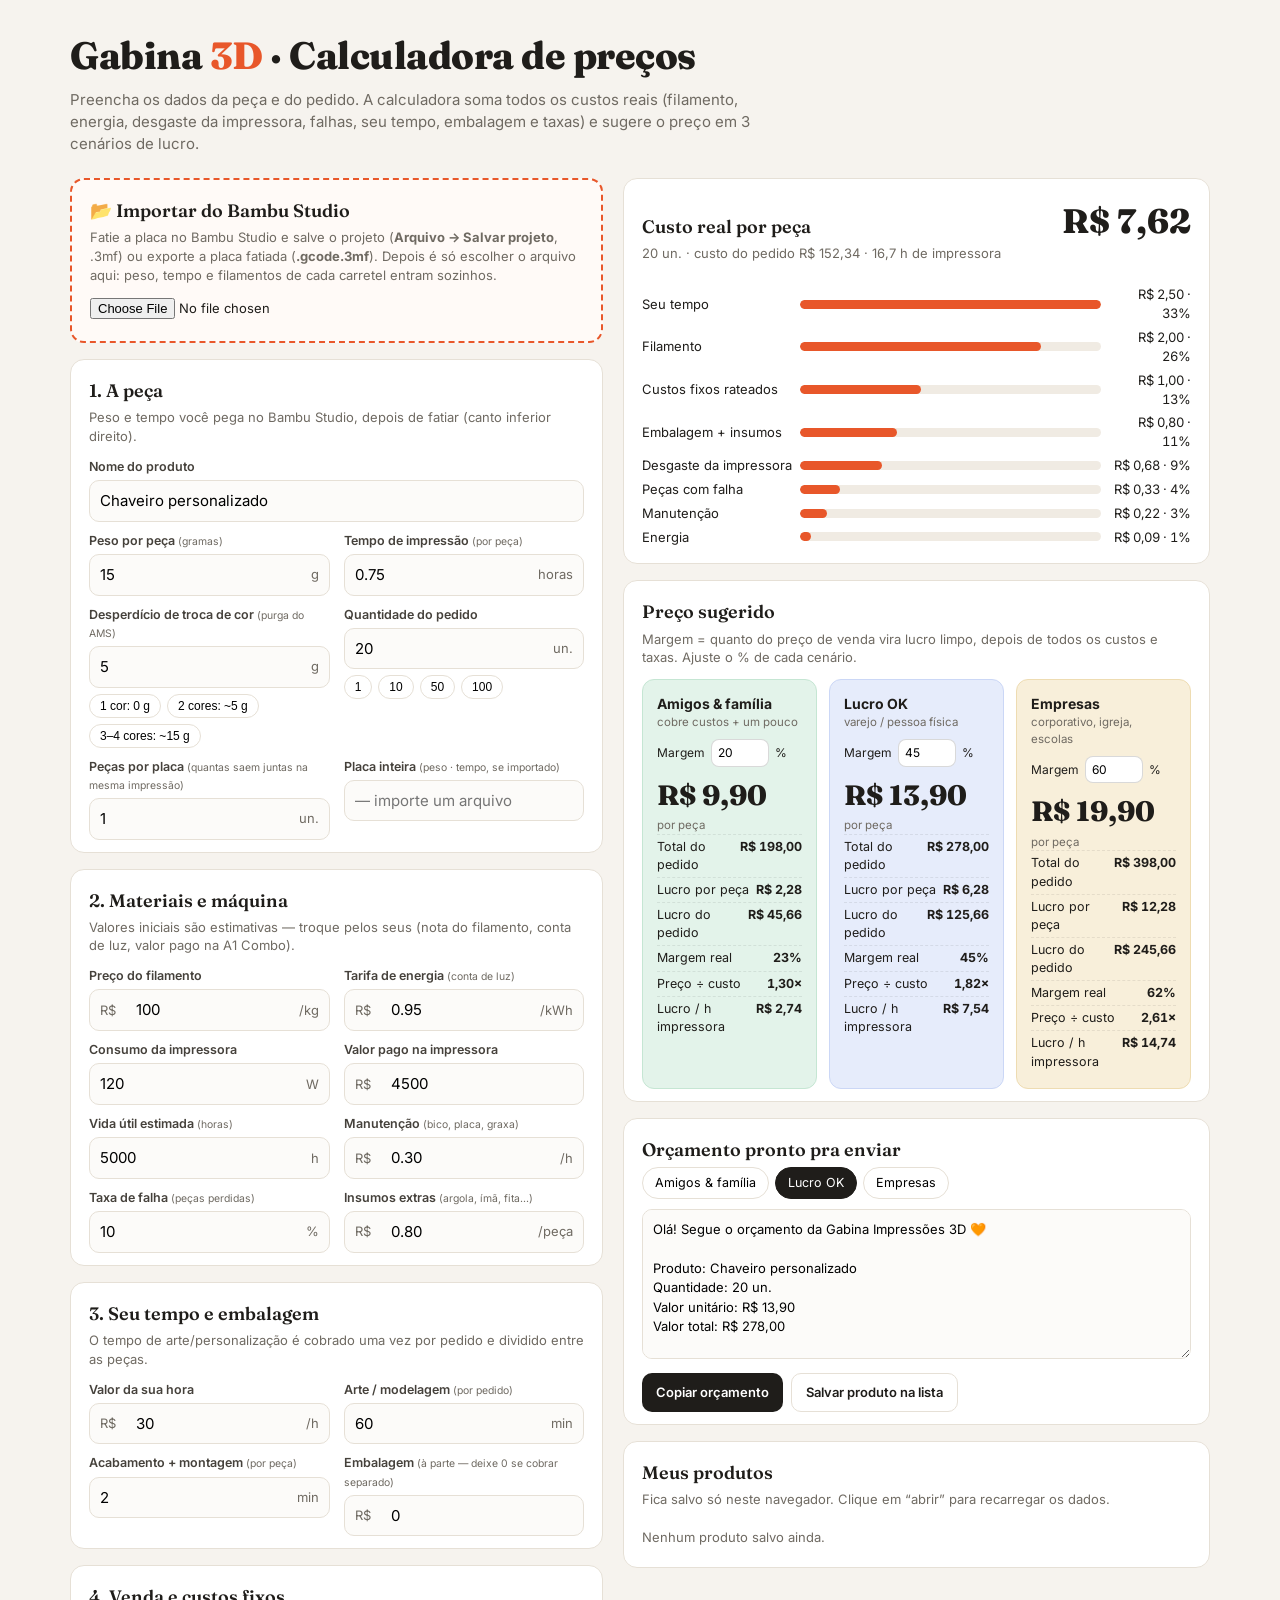
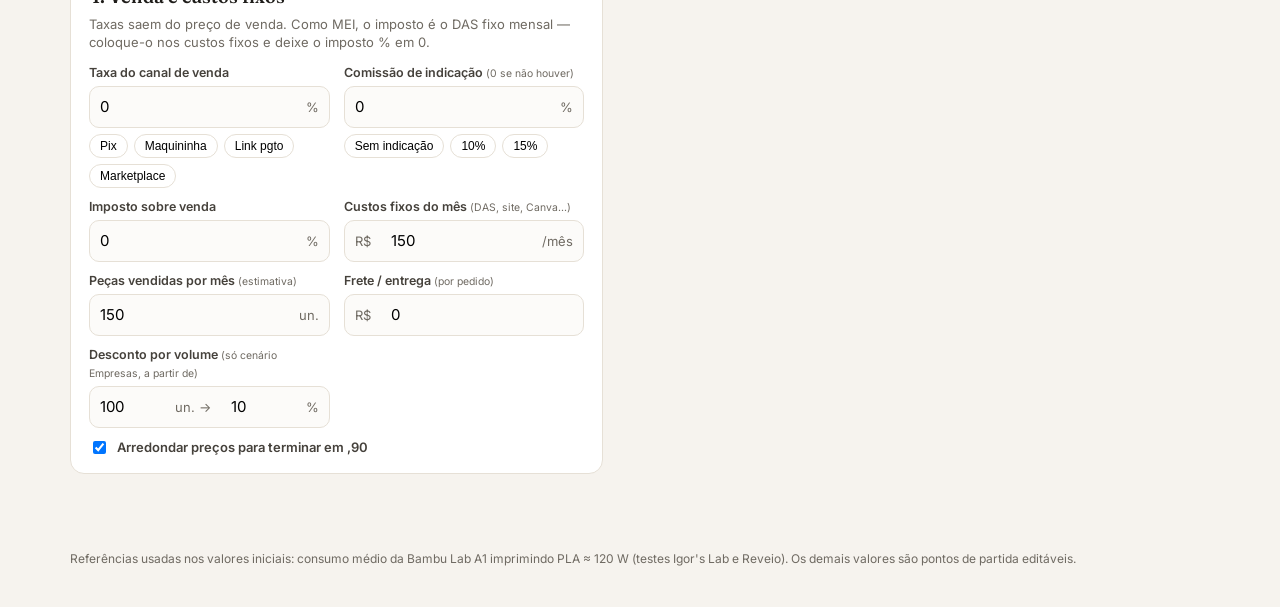
==== commit 026d6f21: "Comissão de indicação; embalagem cobrada à parte Co-Authored-By: Claude Opus 5.5 <noreply@anthropic." ====
--- a/completa.html
+++ b/completa.html
@@ -130,7 +130,7 @@
       <div><label>Valor da sua hora</label><div class="field"><span>R$</span><input id="hora" type="number" step="1" value="30"><span>/h</span></div></div>
       <div><label>Arte / modelagem <small>(por pedido)</small></label><div class="field"><input id="arte" type="number" step="5" value="60"><span>min</span></div></div>
       <div><label>Acabamento + montagem <small>(por peça)</small></label><div class="field"><input id="acab" type="number" step="1" value="2"><span>min</span></div></div>
-      <div><label>Embalagem <small>(por peça)</small></label><div class="field"><span>R$</span><input id="emb" type="number" step="0.1" value="1.20"></div></div>
+      <div><label>Embalagem <small>(à parte — deixe 0 se cobrar separado)</small></label><div class="field"><span>R$</span><input id="emb" type="number" step="0.1" value="0"></div></div>
     </div>
   </div>
 
@@ -140,6 +140,7 @@
     <div class="grid">
       <div><label>Taxa do canal de venda</label><div class="field"><input id="taxa" type="number" step="0.1" value="0"><span>%</span></div>
         <div class="presets"><button class="chip" data-set="taxa:0">Pix</button><button class="chip" data-set="taxa:3.5">Maquininha</button><button class="chip" data-set="taxa:5">Link pgto</button><button class="chip" data-set="taxa:20">Marketplace</button></div></div>
+      <div><label>Comissão de indicação <small>(0 se não houver)</small></label><div class="field"><input id="com" type="number" step="0.5" value="0"><span>%</span></div><div class="presets"><button class="chip" data-set="com:0">Sem indicação</button><button class="chip" data-set="com:10">10%</button><button class="chip" data-set="com:15">15%</button></div></div>
       <div><label>Imposto sobre venda</label><div class="field"><input id="imp" type="number" step="0.1" value="0"><span>%</span></div></div>
       <div><label>Custos fixos do mês <small>(DAS, site, Canva…)</small></label><div class="field"><span>R$</span><input id="fixo" type="number" step="10" value="150"><span>/mês</span></div></div>
       <div><label>Peças vendidas por mês <small>(estimativa)</small></label><div class="field"><input id="pecasMes" type="number" step="10" value="150"><span>un.</span></div></div>
@@ -203,7 +204,7 @@
 !function(e){if("object"==typeof exports&&"undefined"!=typeof module)module.exports=e();else if("function"==typeof define&&define.amd)define([],e);else{("undefined"!=typeof window?window:"undefined"!=typeof global?global:"undefined"!=typeof self?self:this).JSZip=e()}}(function(){return function s(a,o,h){function u(r,e){if(!o[r]){if(!a[r]){var t="function"==typeof require&&require;if(!e&&t)return t(r,!0);if(l)return l(r,!0);var n=new Error("Cannot find module '"+r+"'");throw n.code="MODULE_NOT_FOUND",n}var i=o[r]={exports:{}};a[r][0].call(i.exports,function(e){var t=a[r][1][e];return u(t||e)},i,i.exports,s,a,o,h)}return o[r].exports}for(var l="function"==typeof require&&require,e=0;e<h.length;e++)u(h[e]);return u}({1:[function(e,t,r){"use strict";var d=e("./utils"),c=e("./support"),p="ABCDEFGHIJKLMNOPQRSTUVWXYZabcdefghijklmnopqrstuvwxyz0123456789+/=";r.encode=function(e){for(var t,r,n,i,s,a,o,h=[],u=0,l=e.length,f=l,c="string"!==d.getTypeOf(e);u<e.length;)f=l-u,n=c?(t=e[u++],r=u<l?e[u++]:0,u<l?e[u++]:0):(t=e.charCodeAt(u++),r=u<l?e.charCodeAt(u++):0,u<l?e.charCodeAt(u++):0),i=t>>2,s=(3&t)<<4|r>>4,a=1<f?(15&r)<<2|n>>6:64,o=2<f?63&n:64,h.push(p.charAt(i)+p.charAt(s)+p.charAt(a)+p.charAt(o));return h.join("")},r.decode=function(e){var t,r,n,i,s,a,o=0,h=0,u="data:";if(e.substr(0,u.length)===u)throw new Error("Invalid base64 input, it looks like a data url.");var l,f=3*(e=e.replace(/[^A-Za-z0-9+/=]/g,"")).length/4;if(e.charAt(e.length-1)===p.charAt(64)&&f--,e.charAt(e.length-2)===p.charAt(64)&&f--,f%1!=0)throw new Error("Invalid base64 input, bad content length.");for(l=c.uint8array?new Uint8Array(0|f):new Array(0|f);o<e.length;)t=p.indexOf(e.charAt(o++))<<2|(i=p.indexOf(e.charAt(o++)))>>4,r=(15&i)<<4|(s=p.indexOf(e.charAt(o++)))>>2,n=(3&s)<<6|(a=p.indexOf(e.charAt(o++))),l[h++]=t,64!==s&&(l[h++]=r),64!==a&&(l[h++]=n);return l}},{"./support":30,"./utils":32}],2:[function(e,t,r){"use strict";var n=e("./external"),i=e("./stream/DataWorker"),s=e("./stream/Crc32Probe"),a=e("./stream/DataLengthProbe");function o(e,t,r,n,i){this.compressedSize=e,this.uncompressedSize=t,this.crc32=r,this.compression=n,this.compressedContent=i}o.prototype={getContentWorker:function(){var e=new i(n.Promise.resolve(this.compressedContent)).pipe(this.compression.uncompressWorker()).pipe(new a("data_length")),t=this;return e.on("end",function(){if(this.streamInfo.data_length!==t.uncompressedSize)throw new Error("Bug : uncompressed data size mismatch")}),e},getCompressedWorker:function(){return new i(n.Promise.resolve(this.compressedContent)).withStreamInfo("compressedSize",this.compressedSize).withStreamInfo("uncompressedSize",this.uncompressedSize).withStreamInfo("crc32",this.crc32).withStreamInfo("compression",this.compression)}},o.createWorkerFrom=function(e,t,r){return e.pipe(new s).pipe(new a("uncompressedSize")).pipe(t.compressWorker(r)).pipe(new a("compressedSize")).withStreamInfo("compression",t)},t.exports=o},{"./external":6,"./stream/Crc32Probe":25,"./stream/DataLengthProbe":26,"./stream/DataWorker":27}],3:[function(e,t,r){"use strict";var n=e("./stream/GenericWorker");r.STORE={magic:"\0\0",compressWorker:function(){return new n("STORE compression")},uncompressWorker:function(){return new n("STORE decompression")}},r.DEFLATE=e("./flate")},{"./flate":7,"./stream/GenericWorker":28}],4:[function(e,t,r){"use strict";var n=e("./utils");var o=function(){for(var e,t=[],r=0;r<256;r++){e=r;for(var n=0;n<8;n++)e=1&e?3988292384^e>>>1:e>>>1;t[r]=e}return t}();t.exports=function(e,t){return void 0!==e&&e.length?"string"!==n.getTypeOf(e)?function(e,t,r,n){var i=o,s=n+r;e^=-1;for(var a=n;a<s;a++)e=e>>>8^i[255&(e^t[a])];return-1^e}(0|t,e,e.length,0):function(e,t,r,n){var i=o,s=n+r;e^=-1;for(var a=n;a<s;a++)e=e>>>8^i[255&(e^t.charCodeAt(a))];return-1^e}(0|t,e,e.length,0):0}},{"./utils":32}],5:[function(e,t,r){"use strict";r.base64=!1,r.binary=!1,r.dir=!1,r.createFolders=!0,r.date=null,r.compression=null,r.compressionOptions=null,r.comment=null,r.unixPermissions=null,r.dosPermissions=null},{}],6:[function(e,t,r){"use strict";var n=null;n="undefined"!=typeof Promise?Promise:e("lie"),t.exports={Promise:n}},{lie:37}],7:[function(e,t,r){"use strict";var n="undefined"!=typeof Uint8Array&&"undefined"!=typeof Uint16Array&&"undefined"!=typeof Uint32Array,i=e("pako"),s=e("./utils"),a=e("./stream/GenericWorker"),o=n?"uint8array":"array";function h(e,t){a.call(this,"FlateWorker/"+e),this._pako=null,this._pakoAction=e,this._pakoOptions=t,this.meta={}}r.magic="\b\0",s.inherits(h,a),h.prototype.processChunk=function(e){this.meta=e.meta,null===this._pako&&this._createPako(),this._pako.push(s.transformTo(o,e.data),!1)},h.prototype.flush=function(){a.prototype.flush.call(this),null===this._pako&&this._createPako(),this._pako.push([],!0)},h.prototype.cleanUp=function(){a.prototype.cleanUp.call(this),this._pako=null},h.prototype._createPako=function(){this._pako=new i[this._pakoAction]({raw:!0,level:this._pakoOptions.level||-1});var t=this;this._pako.onData=function(e){t.push({data:e,meta:t.meta})}},r.compressWorker=function(e){return new h("Deflate",e)},r.uncompressWorker=function(){return new h("Inflate",{})}},{"./stream/GenericWorker":28,"./utils":32,pako:38}],8:[function(e,t,r){"use strict";function A(e,t){var r,n="";for(r=0;r<t;r++)n+=String.fromCharCode(255&e),e>>>=8;return n}function n(e,t,r,n,i,s){var a,o,h=e.file,u=e.compression,l=s!==O.utf8encode,f=I.transformTo("string",s(h.name)),c=I.transformTo("string",O.utf8encode(h.name)),d=h.comment,p=I.transformTo("string",s(d)),m=I.transformTo("string",O.utf8encode(d)),_=c.length!==h.name.length,g=m.length!==d.length,b="",v="",y="",w=h.dir,k=h.date,x={crc32:0,compressedSize:0,uncompressedSize:0};t&&!r||(x.crc32=e.crc32,x.compressedSize=e.compressedSize,x.uncompressedSize=e.uncompressedSize);var S=0;t&&(S|=8),l||!_&&!g||(S|=2048);var z=0,C=0;w&&(z|=16),"UNIX"===i?(C=798,z|=function(e,t){var r=e;return e||(r=t?16893:33204),(65535&r)<<16}(h.unixPermissions,w)):(C=20,z|=function(e){return 63&(e||0)}(h.dosPermissions)),a=k.getUTCHours(),a<<=6,a|=k.getUTCMinutes(),a<<=5,a|=k.getUTCSeconds()/2,o=k.getUTCFullYear()-1980,o<<=4,o|=k.getUTCMonth()+1,o<<=5,o|=k.getUTCDate(),_&&(v=A(1,1)+A(B(f),4)+c,b+="up"+A(v.length,2)+v),g&&(y=A(1,1)+A(B(p),4)+m,b+="uc"+A(y.length,2)+y);var E="";return E+="\n\0",E+=A(S,2),E+=u.magic,E+=A(a,2),E+=A(o,2),E+=A(x.crc32,4),E+=A(x.compressedSize,4),E+=A(x.uncompressedSize,4),E+=A(f.length,2),E+=A(b.length,2),{fileRecord:R.LOCAL_FILE_HEADER+E+f+b,dirRecord:R.CENTRAL_FILE_HEADER+A(C,2)+E+A(p.length,2)+"\0\0\0\0"+A(z,4)+A(n,4)+f+b+p}}var I=e("../utils"),i=e("../stream/GenericWorker"),O=e("../utf8"),B=e("../crc32"),R=e("../signature");function s(e,t,r,n){i.call(this,"ZipFileWorker"),this.bytesWritten=0,this.zipComment=t,this.zipPlatform=r,this.encodeFileName=n,this.streamFiles=e,this.accumulate=!1,this.contentBuffer=[],this.dirRecords=[],this.currentSourceOffset=0,this.entriesCount=0,this.currentFile=null,this._sources=[]}I.inherits(s,i),s.prototype.push=function(e){var t=e.meta.percent||0,r=this.entriesCount,n=this._sources.length;this.accumulate?this.contentBuffer.push(e):(this.bytesWritten+=e.data.length,i.prototype.push.call(this,{data:e.data,meta:{currentFile:this.currentFile,percent:r?(t+100*(r-n-1))/r:100}}))},s.prototype.openedSource=function(e){this.currentSourceOffset=this.bytesWritten,this.currentFile=e.file.name;var t=this.streamFiles&&!e.file.dir;if(t){var r=n(e,t,!1,this.currentSourceOffset,this.zipPlatform,this.encodeFileName);this.push({data:r.fileRecord,meta:{percent:0}})}else this.accumulate=!0},s.prototype.closedSource=function(e){this.accumulate=!1;var t=this.streamFiles&&!e.file.dir,r=n(e,t,!0,this.currentSourceOffset,this.zipPlatform,this.encodeFileName);if(this.dirRecords.push(r.dirRecord),t)this.push({data:function(e){return R.DATA_DESCRIPTOR+A(e.crc32,4)+A(e.compressedSize,4)+A(e.uncompressedSize,4)}(e),meta:{percent:100}});else for(this.push({data:r.fileRecord,meta:{percent:0}});this.contentBuffer.length;)this.push(this.contentBuffer.shift());this.currentFile=null},s.prototype.flush=function(){for(var e=this.bytesWritten,t=0;t<this.dirRecords.length;t++)this.push({data:this.dirRecords[t],meta:{percent:100}});var r=this.bytesWritten-e,n=function(e,t,r,n,i){var s=I.transformTo("string",i(n));return R.CENTRAL_DIRECTORY_END+"\0\0\0\0"+A(e,2)+A(e,2)+A(t,4)+A(r,4)+A(s.length,2)+s}(this.dirRecords.length,r,e,this.zipComment,this.encodeFileName);this.push({data:n,meta:{percent:100}})},s.prototype.prepareNextSource=function(){this.previous=this._sources.shift(),this.openedSource(this.previous.streamInfo),this.isPaused?this.previous.pause():this.previous.resume()},s.prototype.registerPrevious=function(e){this._sources.push(e);var t=this;return e.on("data",function(e){t.processChunk(e)}),e.on("end",function(){t.closedSource(t.previous.streamInfo),t._sources.length?t.prepareNextSource():t.end()}),e.on("error",function(e){t.error(e)}),this},s.prototype.resume=function(){return!!i.prototype.resume.call(this)&&(!this.previous&&this._sources.length?(this.prepareNextSource(),!0):this.previous||this._sources.length||this.generatedError?void 0:(this.end(),!0))},s.prototype.error=function(e){var t=this._sources;if(!i.prototype.error.call(this,e))return!1;for(var r=0;r<t.length;r++)try{t[r].error(e)}catch(e){}return!0},s.prototype.lock=function(){i.prototype.lock.call(this);for(var e=this._sources,t=0;t<e.length;t++)e[t].lock()},t.exports=s},{"../crc32":4,"../signature":23,"../stream/GenericWorker":28,"../utf8":31,"../utils":32}],9:[function(e,t,r){"use strict";var u=e("../compressions"),n=e("./ZipFileWorker");r.generateWorker=function(e,a,t){var o=new n(a.streamFiles,t,a.platform,a.encodeFileName),h=0;try{e.forEach(function(e,t){h++;var r=function(e,t){var r=e||t,n=u[r];if(!n)throw new Error(r+" is not a valid compression method !");return n}(t.options.compression,a.compression),n=t.options.compressionOptions||a.compressionOptions||{},i=t.dir,s=t.date;t._compressWorker(r,n).withStreamInfo("file",{name:e,dir:i,date:s,comment:t.comment||"",unixPermissions:t.unixPermissions,dosPermissions:t.dosPermissions}).pipe(o)}),o.entriesCount=h}catch(e){o.error(e)}return o}},{"../compressions":3,"./ZipFileWorker":8}],10:[function(e,t,r){"use strict";function n(){if(!(this instanceof n))return new n;if(arguments.length)throw new Error("The constructor with parameters has been removed in JSZip 3.0, please check the upgrade guide.");this.files=Object.create(null),this.comment=null,this.root="",this.clone=function(){var e=new n;for(var t in this)"function"!=typeof this[t]&&(e[t]=this[t]);return e}}(n.prototype=e("./object")).loadAsync=e("./load"),n.support=e("./support"),n.defaults=e("./defaults"),n.version="3.10.1",n.loadAsync=function(e,t){return(new n).loadAsync(e,t)},n.external=e("./external"),t.exports=n},{"./defaults":5,"./external":6,"./load":11,"./object":15,"./support":30}],11:[function(e,t,r){"use strict";var u=e("./utils"),i=e("./external"),n=e("./utf8"),s=e("./zipEntries"),a=e("./stream/Crc32Probe"),l=e("./nodejsUtils");function f(n){return new i.Promise(function(e,t){var r=n.decompressed.getContentWorker().pipe(new a);r.on("error",function(e){t(e)}).on("end",function(){r.streamInfo.crc32!==n.decompressed.crc32?t(new Error("Corrupted zip : CRC32 mismatch")):e()}).resume()})}t.exports=function(e,o){var h=this;return o=u.extend(o||{},{base64:!1,checkCRC32:!1,optimizedBinaryString:!1,createFolders:!1,decodeFileName:n.utf8decode}),l.isNode&&l.isStream(e)?i.Promise.reject(new Error("JSZip can't accept a stream when loading a zip file.")):u.prepareContent("the loaded zip file",e,!0,o.optimizedBinaryString,o.base64).then(function(e){var t=new s(o);return t.load(e),t}).then(function(e){var t=[i.Promise.resolve(e)],r=e.files;if(o.checkCRC32)for(var n=0;n<r.length;n++)t.push(f(r[n]));return i.Promise.all(t)}).then(function(e){for(var t=e.shift(),r=t.files,n=0;n<r.length;n++){var i=r[n],s=i.fileNameStr,a=u.resolve(i.fileNameStr);h.file(a,i.decompressed,{binary:!0,optimizedBinaryString:!0,date:i.date,dir:i.dir,comment:i.fileCommentStr.length?i.fileCommentStr:null,unixPermissions:i.unixPermissions,dosPermissions:i.dosPermissions,createFolders:o.createFolders}),i.dir||(h.file(a).unsafeOriginalName=s)}return t.zipComment.length&&(h.comment=t.zipComment),h})}},{"./external":6,"./nodejsUtils":14,"./stream/Crc32Probe":25,"./utf8":31,"./utils":32,"./zipEntries":33}],12:[function(e,t,r){"use strict";var n=e("../utils"),i=e("../stream/GenericWorker");function s(e,t){i.call(this,"Nodejs stream input adapter for "+e),this._upstreamEnded=!1,this._bindStream(t)}n.inherits(s,i),s.prototype._bindStream=function(e){var t=this;(this._stream=e).pause(),e.on("data",function(e){t.push({data:e,meta:{percent:0}})}).on("error",function(e){t.isPaused?this.generatedError=e:t.error(e)}).on("end",function(){t.isPaused?t._upstreamEnded=!0:t.end()})},s.prototype.pause=function(){return!!i.prototype.pause.call(this)&&(this._stream.pause(),!0)},s.prototype.resume=function(){return!!i.prototype.resume.call(this)&&(this._upstreamEnded?this.end():this._stream.resume(),!0)},t.exports=s},{"../stream/GenericWorker":28,"../utils":32}],13:[function(e,t,r){"use strict";var i=e("readable-stream").Readable;function n(e,t,r){i.call(this,t),this._helper=e;var n=this;e.on("data",function(e,t){n.push(e)||n._helper.pause(),r&&r(t)}).on("error",function(e){n.emit("error",e)}).on("end",function(){n.push(null)})}e("../utils").inherits(n,i),n.prototype._read=function(){this._helper.resume()},t.exports=n},{"../utils":32,"readable-stream":16}],14:[function(e,t,r){"use strict";t.exports={isNode:"undefined"!=typeof Buffer,newBufferFrom:function(e,t){if(Buffer.from&&Buffer.from!==Uint8Array.from)return Buffer.from(e,t);if("number"==typeof e)throw new Error('The "data" argument must not be a number');return new Buffer(e,t)},allocBuffer:function(e){if(Buffer.alloc)return Buffer.alloc(e);var t=new Buffer(e);return t.fill(0),t},isBuffer:function(e){return Buffer.isBuffer(e)},isStream:function(e){return e&&"function"==typeof e.on&&"function"==typeof e.pause&&"function"==typeof e.resume}}},{}],15:[function(e,t,r){"use strict";function s(e,t,r){var n,i=u.getTypeOf(t),s=u.extend(r||{},f);s.date=s.date||new Date,null!==s.compression&&(s.compression=s.compression.toUpperCase()),"string"==typeof s.unixPermissions&&(s.unixPermissions=parseInt(s.unixPermissions,8)),s.unixPermissions&&16384&s.unixPermissions&&(s.dir=!0),s.dosPermissions&&16&s.dosPermissions&&(s.dir=!0),s.dir&&(e=g(e)),s.createFolders&&(n=_(e))&&b.call(this,n,!0);var a="string"===i&&!1===s.binary&&!1===s.base64;r&&void 0!==r.binary||(s.binary=!a),(t instanceof c&&0===t.uncompressedSize||s.dir||!t||0===t.length)&&(s.base64=!1,s.binary=!0,t="",s.compression="STORE",i="string");var o=null;o=t instanceof c||t instanceof l?t:p.isNode&&p.isStream(t)?new m(e,t):u.prepareContent(e,t,s.binary,s.optimizedBinaryString,s.base64);var h=new d(e,o,s);this.files[e]=h}var i=e("./utf8"),u=e("./utils"),l=e("./stream/GenericWorker"),a=e("./stream/StreamHelper"),f=e("./defaults"),c=e("./compressedObject"),d=e("./zipObject"),o=e("./generate"),p=e("./nodejsUtils"),m=e("./nodejs/NodejsStreamInputAdapter"),_=function(e){"/"===e.slice(-1)&&(e=e.substring(0,e.length-1));var t=e.lastIndexOf("/");return 0<t?e.substring(0,t):""},g=function(e){return"/"!==e.slice(-1)&&(e+="/"),e},b=function(e,t){return t=void 0!==t?t:f.createFolders,e=g(e),this.files[e]||s.call(this,e,null,{dir:!0,createFolders:t}),this.files[e]};function h(e){return"[object RegExp]"===Object.prototype.toString.call(e)}var n={load:function(){throw new Error("This method has been removed in JSZip 3.0, please check the upgrade guide.")},forEach:function(e){var t,r,n;for(t in this.files)n=this.files[t],(r=t.slice(this.root.length,t.length))&&t.slice(0,this.root.length)===this.root&&e(r,n)},filter:function(r){var n=[];return this.forEach(function(e,t){r(e,t)&&n.push(t)}),n},file:function(e,t,r){if(1!==arguments.length)return e=this.root+e,s.call(this,e,t,r),this;if(h(e)){var n=e;return this.filter(function(e,t){return!t.dir&&n.test(e)})}var i=this.files[this.root+e];return i&&!i.dir?i:null},folder:function(r){if(!r)return this;if(h(r))return this.filter(function(e,t){return t.dir&&r.test(e)});var e=this.root+r,t=b.call(this,e),n=this.clone();return n.root=t.name,n},remove:function(r){r=this.root+r;var e=this.files[r];if(e||("/"!==r.slice(-1)&&(r+="/"),e=this.files[r]),e&&!e.dir)delete this.files[r];else for(var t=this.filter(function(e,t){return t.name.slice(0,r.length)===r}),n=0;n<t.length;n++)delete this.files[t[n].name];return this},generate:function(){throw new Error("This method has been removed in JSZip 3.0, please check the upgrade guide.")},generateInternalStream:function(e){var t,r={};try{if((r=u.extend(e||{},{streamFiles:!1,compression:"STORE",compressionOptions:null,type:"",platform:"DOS",comment:null,mimeType:"application/zip",encodeFileName:i.utf8encode})).type=r.type.toLowerCase(),r.compression=r.compression.toUpperCase(),"binarystring"===r.type&&(r.type="string"),!r.type)throw new Error("No output type specified.");u.checkSupport(r.type),"darwin"!==r.platform&&"freebsd"!==r.platform&&"linux"!==r.platform&&"sunos"!==r.platform||(r.platform="UNIX"),"win32"===r.platform&&(r.platform="DOS");var n=r.comment||this.comment||"";t=o.generateWorker(this,r,n)}catch(e){(t=new l("error")).error(e)}return new a(t,r.type||"string",r.mimeType)},generateAsync:function(e,t){return this.generateInternalStream(e).accumulate(t)},generateNodeStream:function(e,t){return(e=e||{}).type||(e.type="nodebuffer"),this.generateInternalStream(e).toNodejsStream(t)}};t.exports=n},{"./compressedObject":2,"./defaults":5,"./generate":9,"./nodejs/NodejsStreamInputAdapter":12,"./nodejsUtils":14,"./stream/GenericWorker":28,"./stream/StreamHelper":29,"./utf8":31,"./utils":32,"./zipObject":35}],16:[function(e,t,r){"use strict";t.exports=e("stream")},{stream:void 0}],17:[function(e,t,r){"use strict";var n=e("./DataReader");function i(e){n.call(this,e);for(var t=0;t<this.data.length;t++)e[t]=255&e[t]}e("../utils").inherits(i,n),i.prototype.byteAt=function(e){return this.data[this.zero+e]},i.prototype.lastIndexOfSignature=function(e){for(var t=e.charCodeAt(0),r=e.charCodeAt(1),n=e.charCodeAt(2),i=e.charCodeAt(3),s=this.length-4;0<=s;--s)if(this.data[s]===t&&this.data[s+1]===r&&this.data[s+2]===n&&this.data[s+3]===i)return s-this.zero;return-1},i.prototype.readAndCheckSignature=function(e){var t=e.charCodeAt(0),r=e.charCodeAt(1),n=e.charCodeAt(2),i=e.charCodeAt(3),s=this.readData(4);return t===s[0]&&r===s[1]&&n===s[2]&&i===s[3]},i.prototype.readData=function(e){if(this.checkOffset(e),0===e)return[];var t=this.data.slice(this.zero+this.index,this.zero+this.index+e);return this.index+=e,t},t.exports=i},{"../utils":32,"./DataReader":18}],18:[function(e,t,r){"use strict";var n=e("../utils");function i(e){this.data=e,this.length=e.length,this.index=0,this.zero=0}i.prototype={checkOffset:function(e){this.checkIndex(this.index+e)},checkIndex:function(e){if(this.length<this.zero+e||e<0)throw new Error("End of data reached (data length = "+this.length+", asked index = "+e+"). Corrupted zip ?")},setIndex:function(e){this.checkIndex(e),this.index=e},skip:function(e){this.setIndex(this.index+e)},byteAt:function(){},readInt:function(e){var t,r=0;for(this.checkOffset(e),t=this.index+e-1;t>=this.index;t--)r=(r<<8)+this.byteAt(t);return this.index+=e,r},readString:function(e){return n.transformTo("string",this.readData(e))},readData:function(){},lastIndexOfSignature:function(){},readAndCheckSignature:function(){},readDate:function(){var e=this.readInt(4);return new Date(Date.UTC(1980+(e>>25&127),(e>>21&15)-1,e>>16&31,e>>11&31,e>>5&63,(31&e)<<1))}},t.exports=i},{"../utils":32}],19:[function(e,t,r){"use strict";var n=e("./Uint8ArrayReader");function i(e){n.call(this,e)}e("../utils").inherits(i,n),i.prototype.readData=function(e){this.checkOffset(e);var t=this.data.slice(this.zero+this.index,this.zero+this.index+e);return this.index+=e,t},t.exports=i},{"../utils":32,"./Uint8ArrayReader":21}],20:[function(e,t,r){"use strict";var n=e("./DataReader");function i(e){n.call(this,e)}e("../utils").inherits(i,n),i.prototype.byteAt=function(e){return this.data.charCodeAt(this.zero+e)},i.prototype.lastIndexOfSignature=function(e){return this.data.lastIndexOf(e)-this.zero},i.prototype.readAndCheckSignature=function(e){return e===this.readData(4)},i.prototype.readData=function(e){this.checkOffset(e);var t=this.data.slice(this.zero+this.index,this.zero+this.index+e);return this.index+=e,t},t.exports=i},{"../utils":32,"./DataReader":18}],21:[function(e,t,r){"use strict";var n=e("./ArrayReader");function i(e){n.call(this,e)}e("../utils").inherits(i,n),i.prototype.readData=function(e){if(this.checkOffset(e),0===e)return new Uint8Array(0);var t=this.data.subarray(this.zero+this.index,this.zero+this.index+e);return this.index+=e,t},t.exports=i},{"../utils":32,"./ArrayReader":17}],22:[function(e,t,r){"use strict";var n=e("../utils"),i=e("../support"),s=e("./ArrayReader"),a=e("./StringReader"),o=e("./NodeBufferReader"),h=e("./Uint8ArrayReader");t.exports=function(e){var t=n.getTypeOf(e);return n.checkSupport(t),"string"!==t||i.uint8array?"nodebuffer"===t?new o(e):i.uint8array?new h(n.transformTo("uint8array",e)):new s(n.transformTo("array",e)):new a(e)}},{"../support":30,"../utils":32,"./ArrayReader":17,"./NodeBufferReader":19,"./StringReader":20,"./Uint8ArrayReader":21}],23:[function(e,t,r){"use strict";r.LOCAL_FILE_HEADER="PK",r.CENTRAL_FILE_HEADER="PK",r.CENTRAL_DIRECTORY_END="PK",r.ZIP64_CENTRAL_DIRECTORY_LOCATOR="PK",r.ZIP64_CENTRAL_DIRECTORY_END="PK",r.DATA_DESCRIPTOR="PK\b"},{}],24:[function(e,t,r){"use strict";var n=e("./GenericWorker"),i=e("../utils");function s(e){n.call(this,"ConvertWorker to "+e),this.destType=e}i.inherits(s,n),s.prototype.processChunk=function(e){this.push({data:i.transformTo(this.destType,e.data),meta:e.meta})},t.exports=s},{"../utils":32,"./GenericWorker":28}],25:[function(e,t,r){"use strict";var n=e("./GenericWorker"),i=e("../crc32");function s(){n.call(this,"Crc32Probe"),this.withStreamInfo("crc32",0)}e("../utils").inherits(s,n),s.prototype.processChunk=function(e){this.streamInfo.crc32=i(e.data,this.streamInfo.crc32||0),this.push(e)},t.exports=s},{"../crc32":4,"../utils":32,"./GenericWorker":28}],26:[function(e,t,r){"use strict";var n=e("../utils"),i=e("./GenericWorker");function s(e){i.call(this,"DataLengthProbe for "+e),this.propName=e,this.withStreamInfo(e,0)}n.inherits(s,i),s.prototype.processChunk=function(e){if(e){var t=this.streamInfo[this.propName]||0;this.streamInfo[this.propName]=t+e.data.length}i.prototype.processChunk.call(this,e)},t.exports=s},{"../utils":32,"./GenericWorker":28}],27:[function(e,t,r){"use strict";var n=e("../utils"),i=e("./GenericWorker");function s(e){i.call(this,"DataWorker");var t=this;this.dataIsReady=!1,this.index=0,this.max=0,this.data=null,this.type="",this._tickScheduled=!1,e.then(function(e){t.dataIsReady=!0,t.data=e,t.max=e&&e.length||0,t.type=n.getTypeOf(e),t.isPaused||t._tickAndRepeat()},function(e){t.error(e)})}n.inherits(s,i),s.prototype.cleanUp=function(){i.prototype.cleanUp.call(this),this.data=null},s.prototype.resume=function(){return!!i.prototype.resume.call(this)&&(!this._tickScheduled&&this.dataIsReady&&(this._tickScheduled=!0,n.delay(this._tickAndRepeat,[],this)),!0)},s.prototype._tickAndRepeat=function(){this._tickScheduled=!1,this.isPaused||this.isFinished||(this._tick(),this.isFinished||(n.delay(this._tickAndRepeat,[],this),this._tickScheduled=!0))},s.prototype._tick=function(){if(this.isPaused||this.isFinished)return!1;var e=null,t=Math.min(this.max,this.index+16384);if(this.index>=this.max)return this.end();switch(this.type){case"string":e=this.data.substring(this.index,t);break;case"uint8array":e=this.data.subarray(this.index,t);break;case"array":case"nodebuffer":e=this.data.slice(this.index,t)}return this.index=t,this.push({data:e,meta:{percent:this.max?this.index/this.max*100:0}})},t.exports=s},{"../utils":32,"./GenericWorker":28}],28:[function(e,t,r){"use strict";function n(e){this.name=e||"default",this.streamInfo={},this.generatedError=null,this.extraStreamInfo={},this.isPaused=!0,this.isFinished=!1,this.isLocked=!1,this._listeners={data:[],end:[],error:[]},this.previous=null}n.prototype={push:function(e){this.emit("data",e)},end:function(){if(this.isFinished)return!1;this.flush();try{this.emit("end"),this.cleanUp(),this.isFinished=!0}catch(e){this.emit("error",e)}return!0},error:function(e){return!this.isFinished&&(this.isPaused?this.generatedError=e:(this.isFinished=!0,this.emit("error",e),this.previous&&this.previous.error(e),this.cleanUp()),!0)},on:function(e,t){return this._listeners[e].push(t),this},cleanUp:function(){this.streamInfo=this.generatedError=this.extraStreamInfo=null,this._listeners=[]},emit:function(e,t){if(this._listeners[e])for(var r=0;r<this._listeners[e].length;r++)this._listeners[e][r].call(this,t)},pipe:function(e){return e.registerPrevious(this)},registerPrevious:function(e){if(this.isLocked)throw new Error("The stream '"+this+"' has already been used.");this.streamInfo=e.streamInfo,this.mergeStreamInfo(),this.previous=e;var t=this;return e.on("data",function(e){t.processChunk(e)}),e.on("end",function(){t.end()}),e.on("error",function(e){t.error(e)}),this},pause:function(){return!this.isPaused&&!this.isFinished&&(this.isPaused=!0,this.previous&&this.previous.pause(),!0)},resume:function(){if(!this.isPaused||this.isFinished)return!1;var e=this.isPaused=!1;return this.generatedError&&(this.error(this.generatedError),e=!0),this.previous&&this.previous.resume(),!e},flush:function(){},processChunk:function(e){this.push(e)},withStreamInfo:function(e,t){return this.extraStreamInfo[e]=t,this.mergeStreamInfo(),this},mergeStreamInfo:function(){for(var e in this.extraStreamInfo)Object.prototype.hasOwnProperty.call(this.extraStreamInfo,e)&&(this.streamInfo[e]=this.extraStreamInfo[e])},lock:function(){if(this.isLocked)throw new Error("The stream '"+this+"' has already been used.");this.isLocked=!0,this.previous&&this.previous.lock()},toString:function(){var e="Worker "+this.name;return this.previous?this.previous+" -> "+e:e}},t.exports=n},{}],29:[function(e,t,r){"use strict";var h=e("../utils"),i=e("./ConvertWorker"),s=e("./GenericWorker"),u=e("../base64"),n=e("../support"),a=e("../external"),o=null;if(n.nodestream)try{o=e("../nodejs/NodejsStreamOutputAdapter")}catch(e){}function l(e,o){return new a.Promise(function(t,r){var n=[],i=e._internalType,s=e._outputType,a=e._mimeType;e.on("data",function(e,t){n.push(e),o&&o(t)}).on("error",function(e){n=[],r(e)}).on("end",function(){try{var e=function(e,t,r){switch(e){case"blob":return h.newBlob(h.transformTo("arraybuffer",t),r);case"base64":return u.encode(t);default:return h.transformTo(e,t)}}(s,function(e,t){var r,n=0,i=null,s=0;for(r=0;r<t.length;r++)s+=t[r].length;switch(e){case"string":return t.join("");case"array":return Array.prototype.concat.apply([],t);case"uint8array":for(i=new Uint8Array(s),r=0;r<t.length;r++)i.set(t[r],n),n+=t[r].length;return i;case"nodebuffer":return Buffer.concat(t);default:throw new Error("concat : unsupported type '"+e+"'")}}(i,n),a);t(e)}catch(e){r(e)}n=[]}).resume()})}function f(e,t,r){var n=t;switch(t){case"blob":case"arraybuffer":n="uint8array";break;case"base64":n="string"}try{this._internalType=n,this._outputType=t,this._mimeType=r,h.checkSupport(n),this._worker=e.pipe(new i(n)),e.lock()}catch(e){this._worker=new s("error"),this._worker.error(e)}}f.prototype={accumulate:function(e){return l(this,e)},on:function(e,t){var r=this;return"data"===e?this._worker.on(e,function(e){t.call(r,e.data,e.meta)}):this._worker.on(e,function(){h.delay(t,arguments,r)}),this},resume:function(){return h.delay(this._worker.resume,[],this._worker),this},pause:function(){return this._worker.pause(),this},toNodejsStream:function(e){if(h.checkSupport("nodestream"),"nodebuffer"!==this._outputType)throw new Error(this._outputType+" is not supported by this method");return new o(this,{objectMode:"nodebuffer"!==this._outputType},e)}},t.exports=f},{"../base64":1,"../external":6,"../nodejs/NodejsStreamOutputAdapter":13,"../support":30,"../utils":32,"./ConvertWorker":24,"./GenericWorker":28}],30:[function(e,t,r){"use strict";if(r.base64=!0,r.array=!0,r.string=!0,r.arraybuffer="undefined"!=typeof ArrayBuffer&&"undefined"!=typeof Uint8Array,r.nodebuffer="undefined"!=typeof Buffer,r.uint8array="undefined"!=typeof Uint8Array,"undefined"==typeof ArrayBuffer)r.blob=!1;else{var n=new ArrayBuffer(0);try{r.blob=0===new Blob([n],{type:"application/zip"}).size}catch(e){try{var i=new(self.BlobBuilder||self.WebKitBlobBuilder||self.MozBlobBuilder||self.MSBlobBuilder);i.append(n),r.blob=0===i.getBlob("application/zip").size}catch(e){r.blob=!1}}}try{r.nodestream=!!e("readable-stream").Readable}catch(e){r.nodestream=!1}},{"readable-stream":16}],31:[function(e,t,s){"use strict";for(var o=e("./utils"),h=e("./support"),r=e("./nodejsUtils"),n=e("./stream/GenericWorker"),u=new Array(256),i=0;i<256;i++)u[i]=252<=i?6:248<=i?5:240<=i?4:224<=i?3:192<=i?2:1;u[254]=u[254]=1;function a(){n.call(this,"utf-8 decode"),this.leftOver=null}function l(){n.call(this,"utf-8 encode")}s.utf8encode=function(e){return h.nodebuffer?r.newBufferFrom(e,"utf-8"):function(e){var t,r,n,i,s,a=e.length,o=0;for(i=0;i<a;i++)55296==(64512&(r=e.charCodeAt(i)))&&i+1<a&&56320==(64512&(n=e.charCodeAt(i+1)))&&(r=65536+(r-55296<<10)+(n-56320),i++),o+=r<128?1:r<2048?2:r<65536?3:4;for(t=h.uint8array?new Uint8Array(o):new Array(o),i=s=0;s<o;i++)55296==(64512&(r=e.charCodeAt(i)))&&i+1<a&&56320==(64512&(n=e.charCodeAt(i+1)))&&(r=65536+(r-55296<<10)+(n-56320),i++),r<128?t[s++]=r:(r<2048?t[s++]=192|r>>>6:(r<65536?t[s++]=224|r>>>12:(t[s++]=240|r>>>18,t[s++]=128|r>>>12&63),t[s++]=128|r>>>6&63),t[s++]=128|63&r);return t}(e)},s.utf8decode=function(e){return h.nodebuffer?o.transformTo("nodebuffer",e).toString("utf-8"):function(e){var t,r,n,i,s=e.length,a=new Array(2*s);for(t=r=0;t<s;)if((n=e[t++])<128)a[r++]=n;else if(4<(i=u[n]))a[r++]=65533,t+=i-1;else{for(n&=2===i?31:3===i?15:7;1<i&&t<s;)n=n<<6|63&e[t++],i--;1<i?a[r++]=65533:n<65536?a[r++]=n:(n-=65536,a[r++]=55296|n>>10&1023,a[r++]=56320|1023&n)}return a.length!==r&&(a.subarray?a=a.subarray(0,r):a.length=r),o.applyFromCharCode(a)}(e=o.transformTo(h.uint8array?"uint8array":"array",e))},o.inherits(a,n),a.prototype.processChunk=function(e){var t=o.transformTo(h.uint8array?"uint8array":"array",e.data);if(this.leftOver&&this.leftOver.length){if(h.uint8array){var r=t;(t=new Uint8Array(r.length+this.leftOver.length)).set(this.leftOver,0),t.set(r,this.leftOver.length)}else t=this.leftOver.concat(t);this.leftOver=null}var n=function(e,t){var r;for((t=t||e.length)>e.length&&(t=e.length),r=t-1;0<=r&&128==(192&e[r]);)r--;return r<0?t:0===r?t:r+u[e[r]]>t?r:t}(t),i=t;n!==t.length&&(h.uint8array?(i=t.subarray(0,n),this.leftOver=t.subarray(n,t.length)):(i=t.slice(0,n),this.leftOver=t.slice(n,t.length))),this.push({data:s.utf8decode(i),meta:e.meta})},a.prototype.flush=function(){this.leftOver&&this.leftOver.length&&(this.push({data:s.utf8decode(this.leftOver),meta:{}}),this.leftOver=null)},s.Utf8DecodeWorker=a,o.inherits(l,n),l.prototype.processChunk=function(e){this.push({data:s.utf8encode(e.data),meta:e.meta})},s.Utf8EncodeWorker=l},{"./nodejsUtils":14,"./stream/GenericWorker":28,"./support":30,"./utils":32}],32:[function(e,t,a){"use strict";var o=e("./support"),h=e("./base64"),r=e("./nodejsUtils"),u=e("./external");function n(e){return e}function l(e,t){for(var r=0;r<e.length;++r)t[r]=255&e.charCodeAt(r);return t}e("setimmediate"),a.newBlob=function(t,r){a.checkSupport("blob");try{return new Blob([t],{type:r})}catch(e){try{var n=new(self.BlobBuilder||self.WebKitBlobBuilder||self.MozBlobBuilder||self.MSBlobBuilder);return n.append(t),n.getBlob(r)}catch(e){throw new Error("Bug : can't construct the Blob.")}}};var i={stringifyByChunk:function(e,t,r){var n=[],i=0,s=e.length;if(s<=r)return String.fromCharCode.apply(null,e);for(;i<s;)"array"===t||"nodebuffer"===t?n.push(String.fromCharCode.apply(null,e.slice(i,Math.min(i+r,s)))):n.push(String.fromCharCode.apply(null,e.subarray(i,Math.min(i+r,s)))),i+=r;return n.join("")},stringifyByChar:function(e){for(var t="",r=0;r<e.length;r++)t+=String.fromCharCode(e[r]);return t},applyCanBeUsed:{uint8array:function(){try{return o.uint8array&&1===String.fromCharCode.apply(null,new Uint8Array(1)).length}catch(e){return!1}}(),nodebuffer:function(){try{return o.nodebuffer&&1===String.fromCharCode.apply(null,r.allocBuffer(1)).length}catch(e){return!1}}()}};function s(e){var t=65536,r=a.getTypeOf(e),n=!0;if("uint8array"===r?n=i.applyCanBeUsed.uint8array:"nodebuffer"===r&&(n=i.applyCanBeUsed.nodebuffer),n)for(;1<t;)try{return i.stringifyByChunk(e,r,t)}catch(e){t=Math.floor(t/2)}return i.stringifyByChar(e)}function f(e,t){for(var r=0;r<e.length;r++)t[r]=e[r];return t}a.applyFromCharCode=s;var c={};c.string={string:n,array:function(e){return l(e,new Array(e.length))},arraybuffer:function(e){return c.string.uint8array(e).buffer},uint8array:function(e){return l(e,new Uint8Array(e.length))},nodebuffer:function(e){return l(e,r.allocBuffer(e.length))}},c.array={string:s,array:n,arraybuffer:function(e){return new Uint8Array(e).buffer},uint8array:function(e){return new Uint8Array(e)},nodebuffer:function(e){return r.newBufferFrom(e)}},c.arraybuffer={string:function(e){return s(new Uint8Array(e))},array:function(e){return f(new Uint8Array(e),new Array(e.byteLength))},arraybuffer:n,uint8array:function(e){return new Uint8Array(e)},nodebuffer:function(e){return r.newBufferFrom(new Uint8Array(e))}},c.uint8array={string:s,array:function(e){return f(e,new Array(e.length))},arraybuffer:function(e){return e.buffer},uint8array:n,nodebuffer:function(e){return r.newBufferFrom(e)}},c.nodebuffer={string:s,array:function(e){return f(e,new Array(e.length))},arraybuffer:function(e){return c.nodebuffer.uint8array(e).buffer},uint8array:function(e){return f(e,new Uint8Array(e.length))},nodebuffer:n},a.transformTo=function(e,t){if(t=t||"",!e)return t;a.checkSupport(e);var r=a.getTypeOf(t);return c[r][e](t)},a.resolve=function(e){for(var t=e.split("/"),r=[],n=0;n<t.length;n++){var i=t[n];"."===i||""===i&&0!==n&&n!==t.length-1||(".."===i?r.pop():r.push(i))}return r.join("/")},a.getTypeOf=function(e){return"string"==typeof e?"string":"[object Array]"===Object.prototype.toString.call(e)?"array":o.nodebuffer&&r.isBuffer(e)?"nodebuffer":o.uint8array&&e instanceof Uint8Array?"uint8array":o.arraybuffer&&e instanceof ArrayBuffer?"arraybuffer":void 0},a.checkSupport=function(e){if(!o[e.toLowerCase()])throw new Error(e+" is not supported by this platform")},a.MAX_VALUE_16BITS=65535,a.MAX_VALUE_32BITS=-1,a.pretty=function(e){var t,r,n="";for(r=0;r<(e||"").length;r++)n+="\\x"+((t=e.charCodeAt(r))<16?"0":"")+t.toString(16).toUpperCase();return n},a.delay=function(e,t,r){setImmediate(function(){e.apply(r||null,t||[])})},a.inherits=function(e,t){function r(){}r.prototype=t.prototype,e.prototype=new r},a.extend=function(){var e,t,r={};for(e=0;e<arguments.length;e++)for(t in arguments[e])Object.prototype.hasOwnProperty.call(arguments[e],t)&&void 0===r[t]&&(r[t]=arguments[e][t]);return r},a.prepareContent=function(r,e,n,i,s){return u.Promise.resolve(e).then(function(n){return o.blob&&(n instanceof Blob||-1!==["[object File]","[object Blob]"].indexOf(Object.prototype.toString.call(n)))&&"undefined"!=typeof FileReader?new u.Promise(function(t,r){var e=new FileReader;e.onload=function(e){t(e.target.result)},e.onerror=function(e){r(e.target.error)},e.readAsArrayBuffer(n)}):n}).then(function(e){var t=a.getTypeOf(e);return t?("arraybuffer"===t?e=a.transformTo("uint8array",e):"string"===t&&(s?e=h.decode(e):n&&!0!==i&&(e=function(e){return l(e,o.uint8array?new Uint8Array(e.length):new Array(e.length))}(e))),e):u.Promise.reject(new Error("Can't read the data of '"+r+"'. Is it in a supported JavaScript type (String, Blob, ArrayBuffer, etc) ?"))})}},{"./base64":1,"./external":6,"./nodejsUtils":14,"./support":30,setimmediate:54}],33:[function(e,t,r){"use strict";var n=e("./reader/readerFor"),i=e("./utils"),s=e("./signature"),a=e("./zipEntry"),o=e("./support");function h(e){this.files=[],this.loadOptions=e}h.prototype={checkSignature:function(e){if(!this.reader.readAndCheckSignature(e)){this.reader.index-=4;var t=this.reader.readString(4);throw new Error("Corrupted zip or bug: unexpected signature ("+i.pretty(t)+", expected "+i.pretty(e)+")")}},isSignature:function(e,t){var r=this.reader.index;this.reader.setIndex(e);var n=this.reader.readString(4)===t;return this.reader.setIndex(r),n},readBlockEndOfCentral:function(){this.diskNumber=this.reader.readInt(2),this.diskWithCentralDirStart=this.reader.readInt(2),this.centralDirRecordsOnThisDisk=this.reader.readInt(2),this.centralDirRecords=this.reader.readInt(2),this.centralDirSize=this.reader.readInt(4),this.centralDirOffset=this.reader.readInt(4),this.zipCommentLength=this.reader.readInt(2);var e=this.reader.readData(this.zipCommentLength),t=o.uint8array?"uint8array":"array",r=i.transformTo(t,e);this.zipComment=this.loadOptions.decodeFileName(r)},readBlockZip64EndOfCentral:function(){this.zip64EndOfCentralSize=this.reader.readInt(8),this.reader.skip(4),this.diskNumber=this.reader.readInt(4),this.diskWithCentralDirStart=this.reader.readInt(4),this.centralDirRecordsOnThisDisk=this.reader.readInt(8),this.centralDirRecords=this.reader.readInt(8),this.centralDirSize=this.reader.readInt(8),this.centralDirOffset=this.reader.readInt(8),this.zip64ExtensibleData={};for(var e,t,r,n=this.zip64EndOfCentralSize-44;0<n;)e=this.reader.readInt(2),t=this.reader.readInt(4),r=this.reader.readData(t),this.zip64ExtensibleData[e]={id:e,length:t,value:r}},readBlockZip64EndOfCentralLocator:function(){if(this.diskWithZip64CentralDirStart=this.reader.readInt(4),this.relativeOffsetEndOfZip64CentralDir=this.reader.readInt(8),this.disksCount=this.reader.readInt(4),1<this.disksCount)throw new Error("Multi-volumes zip are not supported")},readLocalFiles:function(){var e,t;for(e=0;e<this.files.length;e++)t=this.files[e],this.reader.setIndex(t.localHeaderOffset),this.checkSignature(s.LOCAL_FILE_HEADER),t.readLocalPart(this.reader),t.handleUTF8(),t.processAttributes()},readCentralDir:function(){var e;for(this.reader.setIndex(this.centralDirOffset);this.reader.readAndCheckSignature(s.CENTRAL_FILE_HEADER);)(e=new a({zip64:this.zip64},this.loadOptions)).readCentralPart(this.reader),this.files.push(e);if(this.centralDirRecords!==this.files.length&&0!==this.centralDirRecords&&0===this.files.length)throw new Error("Corrupted zip or bug: expected "+this.centralDirRecords+" records in central dir, got "+this.files.length)},readEndOfCentral:function(){var e=this.reader.lastIndexOfSignature(s.CENTRAL_DIRECTORY_END);if(e<0)throw!this.isSignature(0,s.LOCAL_FILE_HEADER)?new Error("Can't find end of central directory : is this a zip file ? If it is, see https://stuk.github.io/jszip/documentation/howto/read_zip.html"):new Error("Corrupted zip: can't find end of central directory");this.reader.setIndex(e);var t=e;if(this.checkSignature(s.CENTRAL_DIRECTORY_END),this.readBlockEndOfCentral(),this.diskNumber===i.MAX_VALUE_16BITS||this.diskWithCentralDirStart===i.MAX_VALUE_16BITS||this.centralDirRecordsOnThisDisk===i.MAX_VALUE_16BITS||this.centralDirRecords===i.MAX_VALUE_16BITS||this.centralDirSize===i.MAX_VALUE_32BITS||this.centralDirOffset===i.MAX_VALUE_32BITS){if(this.zip64=!0,(e=this.reader.lastIndexOfSignature(s.ZIP64_CENTRAL_DIRECTORY_LOCATOR))<0)throw new Error("Corrupted zip: can't find the ZIP64 end of central directory locator");if(this.reader.setIndex(e),this.checkSignature(s.ZIP64_CENTRAL_DIRECTORY_LOCATOR),this.readBlockZip64EndOfCentralLocator(),!this.isSignature(this.relativeOffsetEndOfZip64CentralDir,s.ZIP64_CENTRAL_DIRECTORY_END)&&(this.relativeOffsetEndOfZip64CentralDir=this.reader.lastIndexOfSignature(s.ZIP64_CENTRAL_DIRECTORY_END),this.relativeOffsetEndOfZip64CentralDir<0))throw new Error("Corrupted zip: can't find the ZIP64 end of central directory");this.reader.setIndex(this.relativeOffsetEndOfZip64CentralDir),this.checkSignature(s.ZIP64_CENTRAL_DIRECTORY_END),this.readBlockZip64EndOfCentral()}var r=this.centralDirOffset+this.centralDirSize;this.zip64&&(r+=20,r+=12+this.zip64EndOfCentralSize);var n=t-r;if(0<n)this.isSignature(t,s.CENTRAL_FILE_HEADER)||(this.reader.zero=n);else if(n<0)throw new Error("Corrupted zip: missing "+Math.abs(n)+" bytes.")},prepareReader:function(e){this.reader=n(e)},load:function(e){this.prepareReader(e),this.readEndOfCentral(),this.readCentralDir(),this.readLocalFiles()}},t.exports=h},{"./reader/readerFor":22,"./signature":23,"./support":30,"./utils":32,"./zipEntry":34}],34:[function(e,t,r){"use strict";var n=e("./reader/readerFor"),s=e("./utils"),i=e("./compressedObject"),a=e("./crc32"),o=e("./utf8"),h=e("./compressions"),u=e("./support");function l(e,t){this.options=e,this.loadOptions=t}l.prototype={isEncrypted:function(){return 1==(1&this.bitFlag)},useUTF8:function(){return 2048==(2048&this.bitFlag)},readLocalPart:function(e){var t,r;if(e.skip(22),this.fileNameLength=e.readInt(2),r=e.readInt(2),this.fileName=e.readData(this.fileNameLength),e.skip(r),-1===this.compressedSize||-1===this.uncompressedSize)throw new Error("Bug or corrupted zip : didn't get enough information from the central directory (compressedSize === -1 || uncompressedSize === -1)");if(null===(t=function(e){for(var t in h)if(Object.prototype.hasOwnProperty.call(h,t)&&h[t].magic===e)return h[t];return null}(this.compressionMethod)))throw new Error("Corrupted zip : compression "+s.pretty(this.compressionMethod)+" unknown (inner file : "+s.transformTo("string",this.fileName)+")");this.decompressed=new i(this.compressedSize,this.uncompressedSize,this.crc32,t,e.readData(this.compressedSize))},readCentralPart:function(e){this.versionMadeBy=e.readInt(2),e.skip(2),this.bitFlag=e.readInt(2),this.compressionMethod=e.readString(2),this.date=e.readDate(),this.crc32=e.readInt(4),this.compressedSize=e.readInt(4),this.uncompressedSize=e.readInt(4);var t=e.readInt(2);if(this.extraFieldsLength=e.readInt(2),this.fileCommentLength=e.readInt(2),this.diskNumberStart=e.readInt(2),this.internalFileAttributes=e.readInt(2),this.externalFileAttributes=e.readInt(4),this.localHeaderOffset=e.readInt(4),this.isEncrypted())throw new Error("Encrypted zip are not supported");e.skip(t),this.readExtraFields(e),this.parseZIP64ExtraField(e),this.fileComment=e.readData(this.fileCommentLength)},processAttributes:function(){this.unixPermissions=null,this.dosPermissions=null;var e=this.versionMadeBy>>8;this.dir=!!(16&this.externalFileAttributes),0==e&&(this.dosPermissions=63&this.externalFileAttributes),3==e&&(this.unixPermissions=this.externalFileAttributes>>16&65535),this.dir||"/"!==this.fileNameStr.slice(-1)||(this.dir=!0)},parseZIP64ExtraField:function(){if(this.extraFields[1]){var e=n(this.extraFields[1].value);this.uncompressedSize===s.MAX_VALUE_32BITS&&(this.uncompressedSize=e.readInt(8)),this.compressedSize===s.MAX_VALUE_32BITS&&(this.compressedSize=e.readInt(8)),this.localHeaderOffset===s.MAX_VALUE_32BITS&&(this.localHeaderOffset=e.readInt(8)),this.diskNumberStart===s.MAX_VALUE_32BITS&&(this.diskNumberStart=e.readInt(4))}},readExtraFields:function(e){var t,r,n,i=e.index+this.extraFieldsLength;for(this.extraFields||(this.extraFields={});e.index+4<i;)t=e.readInt(2),r=e.readInt(2),n=e.readData(r),this.extraFields[t]={id:t,length:r,value:n};e.setIndex(i)},handleUTF8:function(){var e=u.uint8array?"uint8array":"array";if(this.useUTF8())this.fileNameStr=o.utf8decode(this.fileName),this.fileCommentStr=o.utf8decode(this.fileComment);else{var t=this.findExtraFieldUnicodePath();if(null!==t)this.fileNameStr=t;else{var r=s.transformTo(e,this.fileName);this.fileNameStr=this.loadOptions.decodeFileName(r)}var n=this.findExtraFieldUnicodeComment();if(null!==n)this.fileCommentStr=n;else{var i=s.transformTo(e,this.fileComment);this.fileCommentStr=this.loadOptions.decodeFileName(i)}}},findExtraFieldUnicodePath:function(){var e=this.extraFields[28789];if(e){var t=n(e.value);return 1!==t.readInt(1)?null:a(this.fileName)!==t.readInt(4)?null:o.utf8decode(t.readData(e.length-5))}return null},findExtraFieldUnicodeComment:function(){var e=this.extraFields[25461];if(e){var t=n(e.value);return 1!==t.readInt(1)?null:a(this.fileComment)!==t.readInt(4)?null:o.utf8decode(t.readData(e.length-5))}return null}},t.exports=l},{"./compressedObject":2,"./compressions":3,"./crc32":4,"./reader/readerFor":22,"./support":30,"./utf8":31,"./utils":32}],35:[function(e,t,r){"use strict";function n(e,t,r){this.name=e,this.dir=r.dir,this.date=r.date,this.comment=r.comment,this.unixPermissions=r.unixPermissions,this.dosPermissions=r.dosPermissions,this._data=t,this._dataBinary=r.binary,this.options={compression:r.compression,compressionOptions:r.compressionOptions}}var s=e("./stream/StreamHelper"),i=e("./stream/DataWorker"),a=e("./utf8"),o=e("./compressedObject"),h=e("./stream/GenericWorker");n.prototype={internalStream:function(e){var t=null,r="string";try{if(!e)throw new Error("No output type specified.");var n="string"===(r=e.toLowerCase())||"text"===r;"binarystring"!==r&&"text"!==r||(r="string"),t=this._decompressWorker();var i=!this._dataBinary;i&&!n&&(t=t.pipe(new a.Utf8EncodeWorker)),!i&&n&&(t=t.pipe(new a.Utf8DecodeWorker))}catch(e){(t=new h("error")).error(e)}return new s(t,r,"")},async:function(e,t){return this.internalStream(e).accumulate(t)},nodeStream:function(e,t){return this.internalStream(e||"nodebuffer").toNodejsStream(t)},_compressWorker:function(e,t){if(this._data instanceof o&&this._data.compression.magic===e.magic)return this._data.getCompressedWorker();var r=this._decompressWorker();return this._dataBinary||(r=r.pipe(new a.Utf8EncodeWorker)),o.createWorkerFrom(r,e,t)},_decompressWorker:function(){return this._data instanceof o?this._data.getContentWorker():this._data instanceof h?this._data:new i(this._data)}};for(var u=["asText","asBinary","asNodeBuffer","asUint8Array","asArrayBuffer"],l=function(){throw new Error("This method has been removed in JSZip 3.0, please check the upgrade guide.")},f=0;f<u.length;f++)n.prototype[u[f]]=l;t.exports=n},{"./compressedObject":2,"./stream/DataWorker":27,"./stream/GenericWorker":28,"./stream/StreamHelper":29,"./utf8":31}],36:[function(e,l,t){(function(t){"use strict";var r,n,e=t.MutationObserver||t.WebKitMutationObserver;if(e){var i=0,s=new e(u),a=t.document.createTextNode("");s.observe(a,{characterData:!0}),r=function(){a.data=i=++i%2}}else if(t.setImmediate||void 0===t.MessageChannel)r="document"in t&&"onreadystatechange"in t.document.createElement("script")?function(){var e=t.document.createElement("script");e.onreadystatechange=function(){u(),e.onreadystatechange=null,e.parentNode.removeChild(e),e=null},t.document.documentElement.appendChild(e)}:function(){setTimeout(u,0)};else{var o=new t.MessageChannel;o.port1.onmessage=u,r=function(){o.port2.postMessage(0)}}var h=[];function u(){var e,t;n=!0;for(var r=h.length;r;){for(t=h,h=[],e=-1;++e<r;)t[e]();r=h.length}n=!1}l.exports=function(e){1!==h.push(e)||n||r()}}).call(this,"undefined"!=typeof global?global:"undefined"!=typeof self?self:"undefined"!=typeof window?window:{})},{}],37:[function(e,t,r){"use strict";var i=e("immediate");function u(){}var l={},s=["REJECTED"],a=["FULFILLED"],n=["PENDING"];function o(e){if("function"!=typeof e)throw new TypeError("resolver must be a function");this.state=n,this.queue=[],this.outcome=void 0,e!==u&&d(this,e)}function h(e,t,r){this.promise=e,"function"==typeof t&&(this.onFulfilled=t,this.callFulfilled=this.otherCallFulfilled),"function"==typeof r&&(this.onRejected=r,this.callRejected=this.otherCallRejected)}function f(t,r,n){i(function(){var e;try{e=r(n)}catch(e){return l.reject(t,e)}e===t?l.reject(t,new TypeError("Cannot resolve promise with itself")):l.resolve(t,e)})}function c(e){var t=e&&e.then;if(e&&("object"==typeof e||"function"==typeof e)&&"function"==typeof t)return function(){t.apply(e,arguments)}}function d(t,e){var r=!1;function n(e){r||(r=!0,l.reject(t,e))}function i(e){r||(r=!0,l.resolve(t,e))}var s=p(function(){e(i,n)});"error"===s.status&&n(s.value)}function p(e,t){var r={};try{r.value=e(t),r.status="success"}catch(e){r.status="error",r.value=e}return r}(t.exports=o).prototype.finally=function(t){if("function"!=typeof t)return this;var r=this.constructor;return this.then(function(e){return r.resolve(t()).then(function(){return e})},function(e){return r.resolve(t()).then(function(){throw e})})},o.prototype.catch=function(e){return this.then(null,e)},o.prototype.then=function(e,t){if("function"!=typeof e&&this.state===a||"function"!=typeof t&&this.state===s)return this;var r=new this.constructor(u);this.state!==n?f(r,this.state===a?e:t,this.outcome):this.queue.push(new h(r,e,t));return r},h.prototype.callFulfilled=function(e){l.resolve(this.promise,e)},h.prototype.otherCallFulfilled=function(e){f(this.promise,this.onFulfilled,e)},h.prototype.callRejected=function(e){l.reject(this.promise,e)},h.prototype.otherCallRejected=function(e){f(this.promise,this.onRejected,e)},l.resolve=function(e,t){var r=p(c,t);if("error"===r.status)return l.reject(e,r.value);var n=r.value;if(n)d(e,n);else{e.state=a,e.outcome=t;for(var i=-1,s=e.queue.length;++i<s;)e.queue[i].callFulfilled(t)}return e},l.reject=function(e,t){e.state=s,e.outcome=t;for(var r=-1,n=e.queue.length;++r<n;)e.queue[r].callRejected(t);return e},o.resolve=function(e){if(e instanceof this)return e;return l.resolve(new this(u),e)},o.reject=function(e){var t=new this(u);return l.reject(t,e)},o.all=function(e){var r=this;if("[object Array]"!==Object.prototype.toString.call(e))return this.reject(new TypeError("must be an array"));var n=e.length,i=!1;if(!n)return this.resolve([]);var s=new Array(n),a=0,t=-1,o=new this(u);for(;++t<n;)h(e[t],t);return o;function h(e,t){r.resolve(e).then(function(e){s[t]=e,++a!==n||i||(i=!0,l.resolve(o,s))},function(e){i||(i=!0,l.reject(o,e))})}},o.race=function(e){var t=this;if("[object Array]"!==Object.prototype.toString.call(e))return this.reject(new TypeError("must be an array"));var r=e.length,n=!1;if(!r)return this.resolve([]);var i=-1,s=new this(u);for(;++i<r;)a=e[i],t.resolve(a).then(function(e){n||(n=!0,l.resolve(s,e))},function(e){n||(n=!0,l.reject(s,e))});var a;return s}},{immediate:36}],38:[function(e,t,r){"use strict";var n={};(0,e("./lib/utils/common").assign)(n,e("./lib/deflate"),e("./lib/inflate"),e("./lib/zlib/constants")),t.exports=n},{"./lib/deflate":39,"./lib/inflate":40,"./lib/utils/common":41,"./lib/zlib/constants":44}],39:[function(e,t,r){"use strict";var a=e("./zlib/deflate"),o=e("./utils/common"),h=e("./utils/strings"),i=e("./zlib/messages"),s=e("./zlib/zstream"),u=Object.prototype.toString,l=0,f=-1,c=0,d=8;function p(e){if(!(this instanceof p))return new p(e);this.options=o.assign({level:f,method:d,chunkSize:16384,windowBits:15,memLevel:8,strategy:c,to:""},e||{});var t=this.options;t.raw&&0<t.windowBits?t.windowBits=-t.windowBits:t.gzip&&0<t.windowBits&&t.windowBits<16&&(t.windowBits+=16),this.err=0,this.msg="",this.ended=!1,this.chunks=[],this.strm=new s,this.strm.avail_out=0;var r=a.deflateInit2(this.strm,t.level,t.method,t.windowBits,t.memLevel,t.strategy);if(r!==l)throw new Error(i[r]);if(t.header&&a.deflateSetHeader(this.strm,t.header),t.dictionary){var n;if(n="string"==typeof t.dictionary?h.string2buf(t.dictionary):"[object ArrayBuffer]"===u.call(t.dictionary)?new Uint8Array(t.dictionary):t.dictionary,(r=a.deflateSetDictionary(this.strm,n))!==l)throw new Error(i[r]);this._dict_set=!0}}function n(e,t){var r=new p(t);if(r.push(e,!0),r.err)throw r.msg||i[r.err];return r.result}p.prototype.push=function(e,t){var r,n,i=this.strm,s=this.options.chunkSize;if(this.ended)return!1;n=t===~~t?t:!0===t?4:0,"string"==typeof e?i.input=h.string2buf(e):"[object ArrayBuffer]"===u.call(e)?i.input=new Uint8Array(e):i.input=e,i.next_in=0,i.avail_in=i.input.length;do{if(0===i.avail_out&&(i.output=new o.Buf8(s),i.next_out=0,i.avail_out=s),1!==(r=a.deflate(i,n))&&r!==l)return this.onEnd(r),!(this.ended=!0);0!==i.avail_out&&(0!==i.avail_in||4!==n&&2!==n)||("string"===this.options.to?this.onData(h.buf2binstring(o.shrinkBuf(i.output,i.next_out))):this.onData(o.shrinkBuf(i.output,i.next_out)))}while((0<i.avail_in||0===i.avail_out)&&1!==r);return 4===n?(r=a.deflateEnd(this.strm),this.onEnd(r),this.ended=!0,r===l):2!==n||(this.onEnd(l),!(i.avail_out=0))},p.prototype.onData=function(e){this.chunks.push(e)},p.prototype.onEnd=function(e){e===l&&("string"===this.options.to?this.result=this.chunks.join(""):this.result=o.flattenChunks(this.chunks)),this.chunks=[],this.err=e,this.msg=this.strm.msg},r.Deflate=p,r.deflate=n,r.deflateRaw=function(e,t){return(t=t||{}).raw=!0,n(e,t)},r.gzip=function(e,t){return(t=t||{}).gzip=!0,n(e,t)}},{"./utils/common":41,"./utils/strings":42,"./zlib/deflate":46,"./zlib/messages":51,"./zlib/zstream":53}],40:[function(e,t,r){"use strict";var c=e("./zlib/inflate"),d=e("./utils/common"),p=e("./utils/strings"),m=e("./zlib/constants"),n=e("./zlib/messages"),i=e("./zlib/zstream"),s=e("./zlib/gzheader"),_=Object.prototype.toString;function a(e){if(!(this instanceof a))return new a(e);this.options=d.assign({chunkSize:16384,windowBits:0,to:""},e||{});var t=this.options;t.raw&&0<=t.windowBits&&t.windowBits<16&&(t.windowBits=-t.windowBits,0===t.windowBits&&(t.windowBits=-15)),!(0<=t.windowBits&&t.windowBits<16)||e&&e.windowBits||(t.windowBits+=32),15<t.windowBits&&t.windowBits<48&&0==(15&t.windowBits)&&(t.windowBits|=15),this.err=0,this.msg="",this.ended=!1,this.chunks=[],this.strm=new i,this.strm.avail_out=0;var r=c.inflateInit2(this.strm,t.windowBits);if(r!==m.Z_OK)throw new Error(n[r]);this.header=new s,c.inflateGetHeader(this.strm,this.header)}function o(e,t){var r=new a(t);if(r.push(e,!0),r.err)throw r.msg||n[r.err];return r.result}a.prototype.push=function(e,t){var r,n,i,s,a,o,h=this.strm,u=this.options.chunkSize,l=this.options.dictionary,f=!1;if(this.ended)return!1;n=t===~~t?t:!0===t?m.Z_FINISH:m.Z_NO_FLUSH,"string"==typeof e?h.input=p.binstring2buf(e):"[object ArrayBuffer]"===_.call(e)?h.input=new Uint8Array(e):h.input=e,h.next_in=0,h.avail_in=h.input.length;do{if(0===h.avail_out&&(h.output=new d.Buf8(u),h.next_out=0,h.avail_out=u),(r=c.inflate(h,m.Z_NO_FLUSH))===m.Z_NEED_DICT&&l&&(o="string"==typeof l?p.string2buf(l):"[object ArrayBuffer]"===_.call(l)?new Uint8Array(l):l,r=c.inflateSetDictionary(this.strm,o)),r===m.Z_BUF_ERROR&&!0===f&&(r=m.Z_OK,f=!1),r!==m.Z_STREAM_END&&r!==m.Z_OK)return this.onEnd(r),!(this.ended=!0);h.next_out&&(0!==h.avail_out&&r!==m.Z_STREAM_END&&(0!==h.avail_in||n!==m.Z_FINISH&&n!==m.Z_SYNC_FLUSH)||("string"===this.options.to?(i=p.utf8border(h.output,h.next_out),s=h.next_out-i,a=p.buf2string(h.output,i),h.next_out=s,h.avail_out=u-s,s&&d.arraySet(h.output,h.output,i,s,0),this.onData(a)):this.onData(d.shrinkBuf(h.output,h.next_out)))),0===h.avail_in&&0===h.avail_out&&(f=!0)}while((0<h.avail_in||0===h.avail_out)&&r!==m.Z_STREAM_END);return r===m.Z_STREAM_END&&(n=m.Z_FINISH),n===m.Z_FINISH?(r=c.inflateEnd(this.strm),this.onEnd(r),this.ended=!0,r===m.Z_OK):n!==m.Z_SYNC_FLUSH||(this.onEnd(m.Z_OK),!(h.avail_out=0))},a.prototype.onData=function(e){this.chunks.push(e)},a.prototype.onEnd=function(e){e===m.Z_OK&&("string"===this.options.to?this.result=this.chunks.join(""):this.result=d.flattenChunks(this.chunks)),this.chunks=[],this.err=e,this.msg=this.strm.msg},r.Inflate=a,r.inflate=o,r.inflateRaw=function(e,t){return(t=t||{}).raw=!0,o(e,t)},r.ungzip=o},{"./utils/common":41,"./utils/strings":42,"./zlib/constants":44,"./zlib/gzheader":47,"./zlib/inflate":49,"./zlib/messages":51,"./zlib/zstream":53}],41:[function(e,t,r){"use strict";var n="undefined"!=typeof Uint8Array&&"undefined"!=typeof Uint16Array&&"undefined"!=typeof Int32Array;r.assign=function(e){for(var t=Array.prototype.slice.call(arguments,1);t.length;){var r=t.shift();if(r){if("object"!=typeof r)throw new TypeError(r+"must be non-object");for(var n in r)r.hasOwnProperty(n)&&(e[n]=r[n])}}return e},r.shrinkBuf=function(e,t){return e.length===t?e:e.subarray?e.subarray(0,t):(e.length=t,e)};var i={arraySet:function(e,t,r,n,i){if(t.subarray&&e.subarray)e.set(t.subarray(r,r+n),i);else for(var s=0;s<n;s++)e[i+s]=t[r+s]},flattenChunks:function(e){var t,r,n,i,s,a;for(t=n=0,r=e.length;t<r;t++)n+=e[t].length;for(a=new Uint8Array(n),t=i=0,r=e.length;t<r;t++)s=e[t],a.set(s,i),i+=s.length;return a}},s={arraySet:function(e,t,r,n,i){for(var s=0;s<n;s++)e[i+s]=t[r+s]},flattenChunks:function(e){return[].concat.apply([],e)}};r.setTyped=function(e){e?(r.Buf8=Uint8Array,r.Buf16=Uint16Array,r.Buf32=Int32Array,r.assign(r,i)):(r.Buf8=Array,r.Buf16=Array,r.Buf32=Array,r.assign(r,s))},r.setTyped(n)},{}],42:[function(e,t,r){"use strict";var h=e("./common"),i=!0,s=!0;try{String.fromCharCode.apply(null,[0])}catch(e){i=!1}try{String.fromCharCode.apply(null,new Uint8Array(1))}catch(e){s=!1}for(var u=new h.Buf8(256),n=0;n<256;n++)u[n]=252<=n?6:248<=n?5:240<=n?4:224<=n?3:192<=n?2:1;function l(e,t){if(t<65537&&(e.subarray&&s||!e.subarray&&i))return String.fromCharCode.apply(null,h.shrinkBuf(e,t));for(var r="",n=0;n<t;n++)r+=String.fromCharCode(e[n]);return r}u[254]=u[254]=1,r.string2buf=function(e){var t,r,n,i,s,a=e.length,o=0;for(i=0;i<a;i++)55296==(64512&(r=e.charCodeAt(i)))&&i+1<a&&56320==(64512&(n=e.charCodeAt(i+1)))&&(r=65536+(r-55296<<10)+(n-56320),i++),o+=r<128?1:r<2048?2:r<65536?3:4;for(t=new h.Buf8(o),i=s=0;s<o;i++)55296==(64512&(r=e.charCodeAt(i)))&&i+1<a&&56320==(64512&(n=e.charCodeAt(i+1)))&&(r=65536+(r-55296<<10)+(n-56320),i++),r<128?t[s++]=r:(r<2048?t[s++]=192|r>>>6:(r<65536?t[s++]=224|r>>>12:(t[s++]=240|r>>>18,t[s++]=128|r>>>12&63),t[s++]=128|r>>>6&63),t[s++]=128|63&r);return t},r.buf2binstring=function(e){return l(e,e.length)},r.binstring2buf=function(e){for(var t=new h.Buf8(e.length),r=0,n=t.length;r<n;r++)t[r]=e.charCodeAt(r);return t},r.buf2string=function(e,t){var r,n,i,s,a=t||e.length,o=new Array(2*a);for(r=n=0;r<a;)if((i=e[r++])<128)o[n++]=i;else if(4<(s=u[i]))o[n++]=65533,r+=s-1;else{for(i&=2===s?31:3===s?15:7;1<s&&r<a;)i=i<<6|63&e[r++],s--;1<s?o[n++]=65533:i<65536?o[n++]=i:(i-=65536,o[n++]=55296|i>>10&1023,o[n++]=56320|1023&i)}return l(o,n)},r.utf8border=function(e,t){var r;for((t=t||e.length)>e.length&&(t=e.length),r=t-1;0<=r&&128==(192&e[r]);)r--;return r<0?t:0===r?t:r+u[e[r]]>t?r:t}},{"./common":41}],43:[function(e,t,r){"use strict";t.exports=function(e,t,r,n){for(var i=65535&e|0,s=e>>>16&65535|0,a=0;0!==r;){for(r-=a=2e3<r?2e3:r;s=s+(i=i+t[n++]|0)|0,--a;);i%=65521,s%=65521}return i|s<<16|0}},{}],44:[function(e,t,r){"use strict";t.exports={Z_NO_FLUSH:0,Z_PARTIAL_FLUSH:1,Z_SYNC_FLUSH:2,Z_FULL_FLUSH:3,Z_FINISH:4,Z_BLOCK:5,Z_TREES:6,Z_OK:0,Z_STREAM_END:1,Z_NEED_DICT:2,Z_ERRNO:-1,Z_STREAM_ERROR:-2,Z_DATA_ERROR:-3,Z_BUF_ERROR:-5,Z_NO_COMPRESSION:0,Z_BEST_SPEED:1,Z_BEST_COMPRESSION:9,Z_DEFAULT_COMPRESSION:-1,Z_FILTERED:1,Z_HUFFMAN_ONLY:2,Z_RLE:3,Z_FIXED:4,Z_DEFAULT_STRATEGY:0,Z_BINARY:0,Z_TEXT:1,Z_UNKNOWN:2,Z_DEFLATED:8}},{}],45:[function(e,t,r){"use strict";var o=function(){for(var e,t=[],r=0;r<256;r++){e=r;for(var n=0;n<8;n++)e=1&e?3988292384^e>>>1:e>>>1;t[r]=e}return t}();t.exports=function(e,t,r,n){var i=o,s=n+r;e^=-1;for(var a=n;a<s;a++)e=e>>>8^i[255&(e^t[a])];return-1^e}},{}],46:[function(e,t,r){"use strict";var h,c=e("../utils/common"),u=e("./trees"),d=e("./adler32"),p=e("./crc32"),n=e("./messages"),l=0,f=4,m=0,_=-2,g=-1,b=4,i=2,v=8,y=9,s=286,a=30,o=19,w=2*s+1,k=15,x=3,S=258,z=S+x+1,C=42,E=113,A=1,I=2,O=3,B=4;function R(e,t){return e.msg=n[t],t}function T(e){return(e<<1)-(4<e?9:0)}function D(e){for(var t=e.length;0<=--t;)e[t]=0}function F(e){var t=e.state,r=t.pending;r>e.avail_out&&(r=e.avail_out),0!==r&&(c.arraySet(e.output,t.pending_buf,t.pending_out,r,e.next_out),e.next_out+=r,t.pending_out+=r,e.total_out+=r,e.avail_out-=r,t.pending-=r,0===t.pending&&(t.pending_out=0))}function N(e,t){u._tr_flush_block(e,0<=e.block_start?e.block_start:-1,e.strstart-e.block_start,t),e.block_start=e.strstart,F(e.strm)}function U(e,t){e.pending_buf[e.pending++]=t}function P(e,t){e.pending_buf[e.pending++]=t>>>8&255,e.pending_buf[e.pending++]=255&t}function L(e,t){var r,n,i=e.max_chain_length,s=e.strstart,a=e.prev_length,o=e.nice_match,h=e.strstart>e.w_size-z?e.strstart-(e.w_size-z):0,u=e.window,l=e.w_mask,f=e.prev,c=e.strstart+S,d=u[s+a-1],p=u[s+a];e.prev_length>=e.good_match&&(i>>=2),o>e.lookahead&&(o=e.lookahead);do{if(u[(r=t)+a]===p&&u[r+a-1]===d&&u[r]===u[s]&&u[++r]===u[s+1]){s+=2,r++;do{}while(u[++s]===u[++r]&&u[++s]===u[++r]&&u[++s]===u[++r]&&u[++s]===u[++r]&&u[++s]===u[++r]&&u[++s]===u[++r]&&u[++s]===u[++r]&&u[++s]===u[++r]&&s<c);if(n=S-(c-s),s=c-S,a<n){if(e.match_start=t,o<=(a=n))break;d=u[s+a-1],p=u[s+a]}}}while((t=f[t&l])>h&&0!=--i);return a<=e.lookahead?a:e.lookahead}function j(e){var t,r,n,i,s,a,o,h,u,l,f=e.w_size;do{if(i=e.window_size-e.lookahead-e.strstart,e.strstart>=f+(f-z)){for(c.arraySet(e.window,e.window,f,f,0),e.match_start-=f,e.strstart-=f,e.block_start-=f,t=r=e.hash_size;n=e.head[--t],e.head[t]=f<=n?n-f:0,--r;);for(t=r=f;n=e.prev[--t],e.prev[t]=f<=n?n-f:0,--r;);i+=f}if(0===e.strm.avail_in)break;if(a=e.strm,o=e.window,h=e.strstart+e.lookahead,u=i,l=void 0,l=a.avail_in,u<l&&(l=u),r=0===l?0:(a.avail_in-=l,c.arraySet(o,a.input,a.next_in,l,h),1===a.state.wrap?a.adler=d(a.adler,o,l,h):2===a.state.wrap&&(a.adler=p(a.adler,o,l,h)),a.next_in+=l,a.total_in+=l,l),e.lookahead+=r,e.lookahead+e.insert>=x)for(s=e.strstart-e.insert,e.ins_h=e.window[s],e.ins_h=(e.ins_h<<e.hash_shift^e.window[s+1])&e.hash_mask;e.insert&&(e.ins_h=(e.ins_h<<e.hash_shift^e.window[s+x-1])&e.hash_mask,e.prev[s&e.w_mask]=e.head[e.ins_h],e.head[e.ins_h]=s,s++,e.insert--,!(e.lookahead+e.insert<x)););}while(e.lookahead<z&&0!==e.strm.avail_in)}function Z(e,t){for(var r,n;;){if(e.lookahead<z){if(j(e),e.lookahead<z&&t===l)return A;if(0===e.lookahead)break}if(r=0,e.lookahead>=x&&(e.ins_h=(e.ins_h<<e.hash_shift^e.window[e.strstart+x-1])&e.hash_mask,r=e.prev[e.strstart&e.w_mask]=e.head[e.ins_h],e.head[e.ins_h]=e.strstart),0!==r&&e.strstart-r<=e.w_size-z&&(e.match_length=L(e,r)),e.match_length>=x)if(n=u._tr_tally(e,e.strstart-e.match_start,e.match_length-x),e.lookahead-=e.match_length,e.match_length<=e.max_lazy_match&&e.lookahead>=x){for(e.match_length--;e.strstart++,e.ins_h=(e.ins_h<<e.hash_shift^e.window[e.strstart+x-1])&e.hash_mask,r=e.prev[e.strstart&e.w_mask]=e.head[e.ins_h],e.head[e.ins_h]=e.strstart,0!=--e.match_length;);e.strstart++}else e.strstart+=e.match_length,e.match_length=0,e.ins_h=e.window[e.strstart],e.ins_h=(e.ins_h<<e.hash_shift^e.window[e.strstart+1])&e.hash_mask;else n=u._tr_tally(e,0,e.window[e.strstart]),e.lookahead--,e.strstart++;if(n&&(N(e,!1),0===e.strm.avail_out))return A}return e.insert=e.strstart<x-1?e.strstart:x-1,t===f?(N(e,!0),0===e.strm.avail_out?O:B):e.last_lit&&(N(e,!1),0===e.strm.avail_out)?A:I}function W(e,t){for(var r,n,i;;){if(e.lookahead<z){if(j(e),e.lookahead<z&&t===l)return A;if(0===e.lookahead)break}if(r=0,e.lookahead>=x&&(e.ins_h=(e.ins_h<<e.hash_shift^e.window[e.strstart+x-1])&e.hash_mask,r=e.prev[e.strstart&e.w_mask]=e.head[e.ins_h],e.head[e.ins_h]=e.strstart),e.prev_length=e.match_length,e.prev_match=e.match_start,e.match_length=x-1,0!==r&&e.prev_length<e.max_lazy_match&&e.strstart-r<=e.w_size-z&&(e.match_length=L(e,r),e.match_length<=5&&(1===e.strategy||e.match_length===x&&4096<e.strstart-e.match_start)&&(e.match_length=x-1)),e.prev_length>=x&&e.match_length<=e.prev_length){for(i=e.strstart+e.lookahead-x,n=u._tr_tally(e,e.strstart-1-e.prev_match,e.prev_length-x),e.lookahead-=e.prev_length-1,e.prev_length-=2;++e.strstart<=i&&(e.ins_h=(e.ins_h<<e.hash_shift^e.window[e.strstart+x-1])&e.hash_mask,r=e.prev[e.strstart&e.w_mask]=e.head[e.ins_h],e.head[e.ins_h]=e.strstart),0!=--e.prev_length;);if(e.match_available=0,e.match_length=x-1,e.strstart++,n&&(N(e,!1),0===e.strm.avail_out))return A}else if(e.match_available){if((n=u._tr_tally(e,0,e.window[e.strstart-1]))&&N(e,!1),e.strstart++,e.lookahead--,0===e.strm.avail_out)return A}else e.match_available=1,e.strstart++,e.lookahead--}return e.match_available&&(n=u._tr_tally(e,0,e.window[e.strstart-1]),e.match_available=0),e.insert=e.strstart<x-1?e.strstart:x-1,t===f?(N(e,!0),0===e.strm.avail_out?O:B):e.last_lit&&(N(e,!1),0===e.strm.avail_out)?A:I}function M(e,t,r,n,i){this.good_length=e,this.max_lazy=t,this.nice_length=r,this.max_chain=n,this.func=i}function H(){this.strm=null,this.status=0,this.pending_buf=null,this.pending_buf_size=0,this.pending_out=0,this.pending=0,this.wrap=0,this.gzhead=null,this.gzindex=0,this.method=v,this.last_flush=-1,this.w_size=0,this.w_bits=0,this.w_mask=0,this.window=null,this.window_size=0,this.prev=null,this.head=null,this.ins_h=0,this.hash_size=0,this.hash_bits=0,this.hash_mask=0,this.hash_shift=0,this.block_start=0,this.match_length=0,this.prev_match=0,this.match_available=0,this.strstart=0,this.match_start=0,this.lookahead=0,this.prev_length=0,this.max_chain_length=0,this.max_lazy_match=0,this.level=0,this.strategy=0,this.good_match=0,this.nice_match=0,this.dyn_ltree=new c.Buf16(2*w),this.dyn_dtree=new c.Buf16(2*(2*a+1)),this.bl_tree=new c.Buf16(2*(2*o+1)),D(this.dyn_ltree),D(this.dyn_dtree),D(this.bl_tree),this.l_desc=null,this.d_desc=null,this.bl_desc=null,this.bl_count=new c.Buf16(k+1),this.heap=new c.Buf16(2*s+1),D(this.heap),this.heap_len=0,this.heap_max=0,this.depth=new c.Buf16(2*s+1),D(this.depth),this.l_buf=0,this.lit_bufsize=0,this.last_lit=0,this.d_buf=0,this.opt_len=0,this.static_len=0,this.matches=0,this.insert=0,this.bi_buf=0,this.bi_valid=0}function G(e){var t;return e&&e.state?(e.total_in=e.total_out=0,e.data_type=i,(t=e.state).pending=0,t.pending_out=0,t.wrap<0&&(t.wrap=-t.wrap),t.status=t.wrap?C:E,e.adler=2===t.wrap?0:1,t.last_flush=l,u._tr_init(t),m):R(e,_)}function K(e){var t=G(e);return t===m&&function(e){e.window_size=2*e.w_size,D(e.head),e.max_lazy_match=h[e.level].max_lazy,e.good_match=h[e.level].good_length,e.nice_match=h[e.level].nice_length,e.max_chain_length=h[e.level].max_chain,e.strstart=0,e.block_start=0,e.lookahead=0,e.insert=0,e.match_length=e.prev_length=x-1,e.match_available=0,e.ins_h=0}(e.state),t}function Y(e,t,r,n,i,s){if(!e)return _;var a=1;if(t===g&&(t=6),n<0?(a=0,n=-n):15<n&&(a=2,n-=16),i<1||y<i||r!==v||n<8||15<n||t<0||9<t||s<0||b<s)return R(e,_);8===n&&(n=9);var o=new H;return(e.state=o).strm=e,o.wrap=a,o.gzhead=null,o.w_bits=n,o.w_size=1<<o.w_bits,o.w_mask=o.w_size-1,o.hash_bits=i+7,o.hash_size=1<<o.hash_bits,o.hash_mask=o.hash_size-1,o.hash_shift=~~((o.hash_bits+x-1)/x),o.window=new c.Buf8(2*o.w_size),o.head=new c.Buf16(o.hash_size),o.prev=new c.Buf16(o.w_size),o.lit_bufsize=1<<i+6,o.pending_buf_size=4*o.lit_bufsize,o.pending_buf=new c.Buf8(o.pending_buf_size),o.d_buf=1*o.lit_bufsize,o.l_buf=3*o.lit_bufsize,o.level=t,o.strategy=s,o.method=r,K(e)}h=[new M(0,0,0,0,function(e,t){var r=65535;for(r>e.pending_buf_size-5&&(r=e.pending_buf_size-5);;){if(e.lookahead<=1){if(j(e),0===e.lookahead&&t===l)return A;if(0===e.lookahead)break}e.strstart+=e.lookahead,e.lookahead=0;var n=e.block_start+r;if((0===e.strstart||e.strstart>=n)&&(e.lookahead=e.strstart-n,e.strstart=n,N(e,!1),0===e.strm.avail_out))return A;if(e.strstart-e.block_start>=e.w_size-z&&(N(e,!1),0===e.strm.avail_out))return A}return e.insert=0,t===f?(N(e,!0),0===e.strm.avail_out?O:B):(e.strstart>e.block_start&&(N(e,!1),e.strm.avail_out),A)}),new M(4,4,8,4,Z),new M(4,5,16,8,Z),new M(4,6,32,32,Z),new M(4,4,16,16,W),new M(8,16,32,32,W),new M(8,16,128,128,W),new M(8,32,128,256,W),new M(32,128,258,1024,W),new M(32,258,258,4096,W)],r.deflateInit=function(e,t){return Y(e,t,v,15,8,0)},r.deflateInit2=Y,r.deflateReset=K,r.deflateResetKeep=G,r.deflateSetHeader=function(e,t){return e&&e.state?2!==e.state.wrap?_:(e.state.gzhead=t,m):_},r.deflate=function(e,t){var r,n,i,s;if(!e||!e.state||5<t||t<0)return e?R(e,_):_;if(n=e.state,!e.output||!e.input&&0!==e.avail_in||666===n.status&&t!==f)return R(e,0===e.avail_out?-5:_);if(n.strm=e,r=n.last_flush,n.last_flush=t,n.status===C)if(2===n.wrap)e.adler=0,U(n,31),U(n,139),U(n,8),n.gzhead?(U(n,(n.gzhead.text?1:0)+(n.gzhead.hcrc?2:0)+(n.gzhead.extra?4:0)+(n.gzhead.name?8:0)+(n.gzhead.comment?16:0)),U(n,255&n.gzhead.time),U(n,n.gzhead.time>>8&255),U(n,n.gzhead.time>>16&255),U(n,n.gzhead.time>>24&255),U(n,9===n.level?2:2<=n.strategy||n.level<2?4:0),U(n,255&n.gzhead.os),n.gzhead.extra&&n.gzhead.extra.length&&(U(n,255&n.gzhead.extra.length),U(n,n.gzhead.extra.length>>8&255)),n.gzhead.hcrc&&(e.adler=p(e.adler,n.pending_buf,n.pending,0)),n.gzindex=0,n.status=69):(U(n,0),U(n,0),U(n,0),U(n,0),U(n,0),U(n,9===n.level?2:2<=n.strategy||n.level<2?4:0),U(n,3),n.status=E);else{var a=v+(n.w_bits-8<<4)<<8;a|=(2<=n.strategy||n.level<2?0:n.level<6?1:6===n.level?2:3)<<6,0!==n.strstart&&(a|=32),a+=31-a%31,n.status=E,P(n,a),0!==n.strstart&&(P(n,e.adler>>>16),P(n,65535&e.adler)),e.adler=1}if(69===n.status)if(n.gzhead.extra){for(i=n.pending;n.gzindex<(65535&n.gzhead.extra.length)&&(n.pending!==n.pending_buf_size||(n.gzhead.hcrc&&n.pending>i&&(e.adler=p(e.adler,n.pending_buf,n.pending-i,i)),F(e),i=n.pending,n.pending!==n.pending_buf_size));)U(n,255&n.gzhead.extra[n.gzindex]),n.gzindex++;n.gzhead.hcrc&&n.pending>i&&(e.adler=p(e.adler,n.pending_buf,n.pending-i,i)),n.gzindex===n.gzhead.extra.length&&(n.gzindex=0,n.status=73)}else n.status=73;if(73===n.status)if(n.gzhead.name){i=n.pending;do{if(n.pending===n.pending_buf_size&&(n.gzhead.hcrc&&n.pending>i&&(e.adler=p(e.adler,n.pending_buf,n.pending-i,i)),F(e),i=n.pending,n.pending===n.pending_buf_size)){s=1;break}s=n.gzindex<n.gzhead.name.length?255&n.gzhead.name.charCodeAt(n.gzindex++):0,U(n,s)}while(0!==s);n.gzhead.hcrc&&n.pending>i&&(e.adler=p(e.adler,n.pending_buf,n.pending-i,i)),0===s&&(n.gzindex=0,n.status=91)}else n.status=91;if(91===n.status)if(n.gzhead.comment){i=n.pending;do{if(n.pending===n.pending_buf_size&&(n.gzhead.hcrc&&n.pending>i&&(e.adler=p(e.adler,n.pending_buf,n.pending-i,i)),F(e),i=n.pending,n.pending===n.pending_buf_size)){s=1;break}s=n.gzindex<n.gzhead.comment.length?255&n.gzhead.comment.charCodeAt(n.gzindex++):0,U(n,s)}while(0!==s);n.gzhead.hcrc&&n.pending>i&&(e.adler=p(e.adler,n.pending_buf,n.pending-i,i)),0===s&&(n.status=103)}else n.status=103;if(103===n.status&&(n.gzhead.hcrc?(n.pending+2>n.pending_buf_size&&F(e),n.pending+2<=n.pending_buf_size&&(U(n,255&e.adler),U(n,e.adler>>8&255),e.adler=0,n.status=E)):n.status=E),0!==n.pending){if(F(e),0===e.avail_out)return n.last_flush=-1,m}else if(0===e.avail_in&&T(t)<=T(r)&&t!==f)return R(e,-5);if(666===n.status&&0!==e.avail_in)return R(e,-5);if(0!==e.avail_in||0!==n.lookahead||t!==l&&666!==n.status){var o=2===n.strategy?function(e,t){for(var r;;){if(0===e.lookahead&&(j(e),0===e.lookahead)){if(t===l)return A;break}if(e.match_length=0,r=u._tr_tally(e,0,e.window[e.strstart]),e.lookahead--,e.strstart++,r&&(N(e,!1),0===e.strm.avail_out))return A}return e.insert=0,t===f?(N(e,!0),0===e.strm.avail_out?O:B):e.last_lit&&(N(e,!1),0===e.strm.avail_out)?A:I}(n,t):3===n.strategy?function(e,t){for(var r,n,i,s,a=e.window;;){if(e.lookahead<=S){if(j(e),e.lookahead<=S&&t===l)return A;if(0===e.lookahead)break}if(e.match_length=0,e.lookahead>=x&&0<e.strstart&&(n=a[i=e.strstart-1])===a[++i]&&n===a[++i]&&n===a[++i]){s=e.strstart+S;do{}while(n===a[++i]&&n===a[++i]&&n===a[++i]&&n===a[++i]&&n===a[++i]&&n===a[++i]&&n===a[++i]&&n===a[++i]&&i<s);e.match_length=S-(s-i),e.match_length>e.lookahead&&(e.match_length=e.lookahead)}if(e.match_length>=x?(r=u._tr_tally(e,1,e.match_length-x),e.lookahead-=e.match_length,e.strstart+=e.match_length,e.match_length=0):(r=u._tr_tally(e,0,e.window[e.strstart]),e.lookahead--,e.strstart++),r&&(N(e,!1),0===e.strm.avail_out))return A}return e.insert=0,t===f?(N(e,!0),0===e.strm.avail_out?O:B):e.last_lit&&(N(e,!1),0===e.strm.avail_out)?A:I}(n,t):h[n.level].func(n,t);if(o!==O&&o!==B||(n.status=666),o===A||o===O)return 0===e.avail_out&&(n.last_flush=-1),m;if(o===I&&(1===t?u._tr_align(n):5!==t&&(u._tr_stored_block(n,0,0,!1),3===t&&(D(n.head),0===n.lookahead&&(n.strstart=0,n.block_start=0,n.insert=0))),F(e),0===e.avail_out))return n.last_flush=-1,m}return t!==f?m:n.wrap<=0?1:(2===n.wrap?(U(n,255&e.adler),U(n,e.adler>>8&255),U(n,e.adler>>16&255),U(n,e.adler>>24&255),U(n,255&e.total_in),U(n,e.total_in>>8&255),U(n,e.total_in>>16&255),U(n,e.total_in>>24&255)):(P(n,e.adler>>>16),P(n,65535&e.adler)),F(e),0<n.wrap&&(n.wrap=-n.wrap),0!==n.pending?m:1)},r.deflateEnd=function(e){var t;return e&&e.state?(t=e.state.status)!==C&&69!==t&&73!==t&&91!==t&&103!==t&&t!==E&&666!==t?R(e,_):(e.state=null,t===E?R(e,-3):m):_},r.deflateSetDictionary=function(e,t){var r,n,i,s,a,o,h,u,l=t.length;if(!e||!e.state)return _;if(2===(s=(r=e.state).wrap)||1===s&&r.status!==C||r.lookahead)return _;for(1===s&&(e.adler=d(e.adler,t,l,0)),r.wrap=0,l>=r.w_size&&(0===s&&(D(r.head),r.strstart=0,r.block_start=0,r.insert=0),u=new c.Buf8(r.w_size),c.arraySet(u,t,l-r.w_size,r.w_size,0),t=u,l=r.w_size),a=e.avail_in,o=e.next_in,h=e.input,e.avail_in=l,e.next_in=0,e.input=t,j(r);r.lookahead>=x;){for(n=r.strstart,i=r.lookahead-(x-1);r.ins_h=(r.ins_h<<r.hash_shift^r.window[n+x-1])&r.hash_mask,r.prev[n&r.w_mask]=r.head[r.ins_h],r.head[r.ins_h]=n,n++,--i;);r.strstart=n,r.lookahead=x-1,j(r)}return r.strstart+=r.lookahead,r.block_start=r.strstart,r.insert=r.lookahead,r.lookahead=0,r.match_length=r.prev_length=x-1,r.match_available=0,e.next_in=o,e.input=h,e.avail_in=a,r.wrap=s,m},r.deflateInfo="pako deflate (from Nodeca project)"},{"../utils/common":41,"./adler32":43,"./crc32":45,"./messages":51,"./trees":52}],47:[function(e,t,r){"use strict";t.exports=function(){this.text=0,this.time=0,this.xflags=0,this.os=0,this.extra=null,this.extra_len=0,this.name="",this.comment="",this.hcrc=0,this.done=!1}},{}],48:[function(e,t,r){"use strict";t.exports=function(e,t){var r,n,i,s,a,o,h,u,l,f,c,d,p,m,_,g,b,v,y,w,k,x,S,z,C;r=e.state,n=e.next_in,z=e.input,i=n+(e.avail_in-5),s=e.next_out,C=e.output,a=s-(t-e.avail_out),o=s+(e.avail_out-257),h=r.dmax,u=r.wsize,l=r.whave,f=r.wnext,c=r.window,d=r.hold,p=r.bits,m=r.lencode,_=r.distcode,g=(1<<r.lenbits)-1,b=(1<<r.distbits)-1;e:do{p<15&&(d+=z[n++]<<p,p+=8,d+=z[n++]<<p,p+=8),v=m[d&g];t:for(;;){if(d>>>=y=v>>>24,p-=y,0===(y=v>>>16&255))C[s++]=65535&v;else{if(!(16&y)){if(0==(64&y)){v=m[(65535&v)+(d&(1<<y)-1)];continue t}if(32&y){r.mode=12;break e}e.msg="invalid literal/length code",r.mode=30;break e}w=65535&v,(y&=15)&&(p<y&&(d+=z[n++]<<p,p+=8),w+=d&(1<<y)-1,d>>>=y,p-=y),p<15&&(d+=z[n++]<<p,p+=8,d+=z[n++]<<p,p+=8),v=_[d&b];r:for(;;){if(d>>>=y=v>>>24,p-=y,!(16&(y=v>>>16&255))){if(0==(64&y)){v=_[(65535&v)+(d&(1<<y)-1)];continue r}e.msg="invalid distance code",r.mode=30;break e}if(k=65535&v,p<(y&=15)&&(d+=z[n++]<<p,(p+=8)<y&&(d+=z[n++]<<p,p+=8)),h<(k+=d&(1<<y)-1)){e.msg="invalid distance too far back",r.mode=30;break e}if(d>>>=y,p-=y,(y=s-a)<k){if(l<(y=k-y)&&r.sane){e.msg="invalid distance too far back",r.mode=30;break e}if(S=c,(x=0)===f){if(x+=u-y,y<w){for(w-=y;C[s++]=c[x++],--y;);x=s-k,S=C}}else if(f<y){if(x+=u+f-y,(y-=f)<w){for(w-=y;C[s++]=c[x++],--y;);if(x=0,f<w){for(w-=y=f;C[s++]=c[x++],--y;);x=s-k,S=C}}}else if(x+=f-y,y<w){for(w-=y;C[s++]=c[x++],--y;);x=s-k,S=C}for(;2<w;)C[s++]=S[x++],C[s++]=S[x++],C[s++]=S[x++],w-=3;w&&(C[s++]=S[x++],1<w&&(C[s++]=S[x++]))}else{for(x=s-k;C[s++]=C[x++],C[s++]=C[x++],C[s++]=C[x++],2<(w-=3););w&&(C[s++]=C[x++],1<w&&(C[s++]=C[x++]))}break}}break}}while(n<i&&s<o);n-=w=p>>3,d&=(1<<(p-=w<<3))-1,e.next_in=n,e.next_out=s,e.avail_in=n<i?i-n+5:5-(n-i),e.avail_out=s<o?o-s+257:257-(s-o),r.hold=d,r.bits=p}},{}],49:[function(e,t,r){"use strict";var I=e("../utils/common"),O=e("./adler32"),B=e("./crc32"),R=e("./inffast"),T=e("./inftrees"),D=1,F=2,N=0,U=-2,P=1,n=852,i=592;function L(e){return(e>>>24&255)+(e>>>8&65280)+((65280&e)<<8)+((255&e)<<24)}function s(){this.mode=0,this.last=!1,this.wrap=0,this.havedict=!1,this.flags=0,this.dmax=0,this.check=0,this.total=0,this.head=null,this.wbits=0,this.wsize=0,this.whave=0,this.wnext=0,this.window=null,this.hold=0,this.bits=0,this.length=0,this.offset=0,this.extra=0,this.lencode=null,this.distcode=null,this.lenbits=0,this.distbits=0,this.ncode=0,this.nlen=0,this.ndist=0,this.have=0,this.next=null,this.lens=new I.Buf16(320),this.work=new I.Buf16(288),this.lendyn=null,this.distdyn=null,this.sane=0,this.back=0,this.was=0}function a(e){var t;return e&&e.state?(t=e.state,e.total_in=e.total_out=t.total=0,e.msg="",t.wrap&&(e.adler=1&t.wrap),t.mode=P,t.last=0,t.havedict=0,t.dmax=32768,t.head=null,t.hold=0,t.bits=0,t.lencode=t.lendyn=new I.Buf32(n),t.distcode=t.distdyn=new I.Buf32(i),t.sane=1,t.back=-1,N):U}function o(e){var t;return e&&e.state?((t=e.state).wsize=0,t.whave=0,t.wnext=0,a(e)):U}function h(e,t){var r,n;return e&&e.state?(n=e.state,t<0?(r=0,t=-t):(r=1+(t>>4),t<48&&(t&=15)),t&&(t<8||15<t)?U:(null!==n.window&&n.wbits!==t&&(n.window=null),n.wrap=r,n.wbits=t,o(e))):U}function u(e,t){var r,n;return e?(n=new s,(e.state=n).window=null,(r=h(e,t))!==N&&(e.state=null),r):U}var l,f,c=!0;function j(e){if(c){var t;for(l=new I.Buf32(512),f=new I.Buf32(32),t=0;t<144;)e.lens[t++]=8;for(;t<256;)e.lens[t++]=9;for(;t<280;)e.lens[t++]=7;for(;t<288;)e.lens[t++]=8;for(T(D,e.lens,0,288,l,0,e.work,{bits:9}),t=0;t<32;)e.lens[t++]=5;T(F,e.lens,0,32,f,0,e.work,{bits:5}),c=!1}e.lencode=l,e.lenbits=9,e.distcode=f,e.distbits=5}function Z(e,t,r,n){var i,s=e.state;return null===s.window&&(s.wsize=1<<s.wbits,s.wnext=0,s.whave=0,s.window=new I.Buf8(s.wsize)),n>=s.wsize?(I.arraySet(s.window,t,r-s.wsize,s.wsize,0),s.wnext=0,s.whave=s.wsize):(n<(i=s.wsize-s.wnext)&&(i=n),I.arraySet(s.window,t,r-n,i,s.wnext),(n-=i)?(I.arraySet(s.window,t,r-n,n,0),s.wnext=n,s.whave=s.wsize):(s.wnext+=i,s.wnext===s.wsize&&(s.wnext=0),s.whave<s.wsize&&(s.whave+=i))),0}r.inflateReset=o,r.inflateReset2=h,r.inflateResetKeep=a,r.inflateInit=function(e){return u(e,15)},r.inflateInit2=u,r.inflate=function(e,t){var r,n,i,s,a,o,h,u,l,f,c,d,p,m,_,g,b,v,y,w,k,x,S,z,C=0,E=new I.Buf8(4),A=[16,17,18,0,8,7,9,6,10,5,11,4,12,3,13,2,14,1,15];if(!e||!e.state||!e.output||!e.input&&0!==e.avail_in)return U;12===(r=e.state).mode&&(r.mode=13),a=e.next_out,i=e.output,h=e.avail_out,s=e.next_in,n=e.input,o=e.avail_in,u=r.hold,l=r.bits,f=o,c=h,x=N;e:for(;;)switch(r.mode){case P:if(0===r.wrap){r.mode=13;break}for(;l<16;){if(0===o)break e;o--,u+=n[s++]<<l,l+=8}if(2&r.wrap&&35615===u){E[r.check=0]=255&u,E[1]=u>>>8&255,r.check=B(r.check,E,2,0),l=u=0,r.mode=2;break}if(r.flags=0,r.head&&(r.head.done=!1),!(1&r.wrap)||(((255&u)<<8)+(u>>8))%31){e.msg="incorrect header check",r.mode=30;break}if(8!=(15&u)){e.msg="unknown compression method",r.mode=30;break}if(l-=4,k=8+(15&(u>>>=4)),0===r.wbits)r.wbits=k;else if(k>r.wbits){e.msg="invalid window size",r.mode=30;break}r.dmax=1<<k,e.adler=r.check=1,r.mode=512&u?10:12,l=u=0;break;case 2:for(;l<16;){if(0===o)break e;o--,u+=n[s++]<<l,l+=8}if(r.flags=u,8!=(255&r.flags)){e.msg="unknown compression method",r.mode=30;break}if(57344&r.flags){e.msg="unknown header flags set",r.mode=30;break}r.head&&(r.head.text=u>>8&1),512&r.flags&&(E[0]=255&u,E[1]=u>>>8&255,r.check=B(r.check,E,2,0)),l=u=0,r.mode=3;case 3:for(;l<32;){if(0===o)break e;o--,u+=n[s++]<<l,l+=8}r.head&&(r.head.time=u),512&r.flags&&(E[0]=255&u,E[1]=u>>>8&255,E[2]=u>>>16&255,E[3]=u>>>24&255,r.check=B(r.check,E,4,0)),l=u=0,r.mode=4;case 4:for(;l<16;){if(0===o)break e;o--,u+=n[s++]<<l,l+=8}r.head&&(r.head.xflags=255&u,r.head.os=u>>8),512&r.flags&&(E[0]=255&u,E[1]=u>>>8&255,r.check=B(r.check,E,2,0)),l=u=0,r.mode=5;case 5:if(1024&r.flags){for(;l<16;){if(0===o)break e;o--,u+=n[s++]<<l,l+=8}r.length=u,r.head&&(r.head.extra_len=u),512&r.flags&&(E[0]=255&u,E[1]=u>>>8&255,r.check=B(r.check,E,2,0)),l=u=0}else r.head&&(r.head.extra=null);r.mode=6;case 6:if(1024&r.flags&&(o<(d=r.length)&&(d=o),d&&(r.head&&(k=r.head.extra_len-r.length,r.head.extra||(r.head.extra=new Array(r.head.extra_len)),I.arraySet(r.head.extra,n,s,d,k)),512&r.flags&&(r.check=B(r.check,n,d,s)),o-=d,s+=d,r.length-=d),r.length))break e;r.length=0,r.mode=7;case 7:if(2048&r.flags){if(0===o)break e;for(d=0;k=n[s+d++],r.head&&k&&r.length<65536&&(r.head.name+=String.fromCharCode(k)),k&&d<o;);if(512&r.flags&&(r.check=B(r.check,n,d,s)),o-=d,s+=d,k)break e}else r.head&&(r.head.name=null);r.length=0,r.mode=8;case 8:if(4096&r.flags){if(0===o)break e;for(d=0;k=n[s+d++],r.head&&k&&r.length<65536&&(r.head.comment+=String.fromCharCode(k)),k&&d<o;);if(512&r.flags&&(r.check=B(r.check,n,d,s)),o-=d,s+=d,k)break e}else r.head&&(r.head.comment=null);r.mode=9;case 9:if(512&r.flags){for(;l<16;){if(0===o)break e;o--,u+=n[s++]<<l,l+=8}if(u!==(65535&r.check)){e.msg="header crc mismatch",r.mode=30;break}l=u=0}r.head&&(r.head.hcrc=r.flags>>9&1,r.head.done=!0),e.adler=r.check=0,r.mode=12;break;case 10:for(;l<32;){if(0===o)break e;o--,u+=n[s++]<<l,l+=8}e.adler=r.check=L(u),l=u=0,r.mode=11;case 11:if(0===r.havedict)return e.next_out=a,e.avail_out=h,e.next_in=s,e.avail_in=o,r.hold=u,r.bits=l,2;e.adler=r.check=1,r.mode=12;case 12:if(5===t||6===t)break e;case 13:if(r.last){u>>>=7&l,l-=7&l,r.mode=27;break}for(;l<3;){if(0===o)break e;o--,u+=n[s++]<<l,l+=8}switch(r.last=1&u,l-=1,3&(u>>>=1)){case 0:r.mode=14;break;case 1:if(j(r),r.mode=20,6!==t)break;u>>>=2,l-=2;break e;case 2:r.mode=17;break;case 3:e.msg="invalid block type",r.mode=30}u>>>=2,l-=2;break;case 14:for(u>>>=7&l,l-=7&l;l<32;){if(0===o)break e;o--,u+=n[s++]<<l,l+=8}if((65535&u)!=(u>>>16^65535)){e.msg="invalid stored block lengths",r.mode=30;break}if(r.length=65535&u,l=u=0,r.mode=15,6===t)break e;case 15:r.mode=16;case 16:if(d=r.length){if(o<d&&(d=o),h<d&&(d=h),0===d)break e;I.arraySet(i,n,s,d,a),o-=d,s+=d,h-=d,a+=d,r.length-=d;break}r.mode=12;break;case 17:for(;l<14;){if(0===o)break e;o--,u+=n[s++]<<l,l+=8}if(r.nlen=257+(31&u),u>>>=5,l-=5,r.ndist=1+(31&u),u>>>=5,l-=5,r.ncode=4+(15&u),u>>>=4,l-=4,286<r.nlen||30<r.ndist){e.msg="too many length or distance symbols",r.mode=30;break}r.have=0,r.mode=18;case 18:for(;r.have<r.ncode;){for(;l<3;){if(0===o)break e;o--,u+=n[s++]<<l,l+=8}r.lens[A[r.have++]]=7&u,u>>>=3,l-=3}for(;r.have<19;)r.lens[A[r.have++]]=0;if(r.lencode=r.lendyn,r.lenbits=7,S={bits:r.lenbits},x=T(0,r.lens,0,19,r.lencode,0,r.work,S),r.lenbits=S.bits,x){e.msg="invalid code lengths set",r.mode=30;break}r.have=0,r.mode=19;case 19:for(;r.have<r.nlen+r.ndist;){for(;g=(C=r.lencode[u&(1<<r.lenbits)-1])>>>16&255,b=65535&C,!((_=C>>>24)<=l);){if(0===o)break e;o--,u+=n[s++]<<l,l+=8}if(b<16)u>>>=_,l-=_,r.lens[r.have++]=b;else{if(16===b){for(z=_+2;l<z;){if(0===o)break e;o--,u+=n[s++]<<l,l+=8}if(u>>>=_,l-=_,0===r.have){e.msg="invalid bit length repeat",r.mode=30;break}k=r.lens[r.have-1],d=3+(3&u),u>>>=2,l-=2}else if(17===b){for(z=_+3;l<z;){if(0===o)break e;o--,u+=n[s++]<<l,l+=8}l-=_,k=0,d=3+(7&(u>>>=_)),u>>>=3,l-=3}else{for(z=_+7;l<z;){if(0===o)break e;o--,u+=n[s++]<<l,l+=8}l-=_,k=0,d=11+(127&(u>>>=_)),u>>>=7,l-=7}if(r.have+d>r.nlen+r.ndist){e.msg="invalid bit length repeat",r.mode=30;break}for(;d--;)r.lens[r.have++]=k}}if(30===r.mode)break;if(0===r.lens[256]){e.msg="invalid code -- missing end-of-block",r.mode=30;break}if(r.lenbits=9,S={bits:r.lenbits},x=T(D,r.lens,0,r.nlen,r.lencode,0,r.work,S),r.lenbits=S.bits,x){e.msg="invalid literal/lengths set",r.mode=30;break}if(r.distbits=6,r.distcode=r.distdyn,S={bits:r.distbits},x=T(F,r.lens,r.nlen,r.ndist,r.distcode,0,r.work,S),r.distbits=S.bits,x){e.msg="invalid distances set",r.mode=30;break}if(r.mode=20,6===t)break e;case 20:r.mode=21;case 21:if(6<=o&&258<=h){e.next_out=a,e.avail_out=h,e.next_in=s,e.avail_in=o,r.hold=u,r.bits=l,R(e,c),a=e.next_out,i=e.output,h=e.avail_out,s=e.next_in,n=e.input,o=e.avail_in,u=r.hold,l=r.bits,12===r.mode&&(r.back=-1);break}for(r.back=0;g=(C=r.lencode[u&(1<<r.lenbits)-1])>>>16&255,b=65535&C,!((_=C>>>24)<=l);){if(0===o)break e;o--,u+=n[s++]<<l,l+=8}if(g&&0==(240&g)){for(v=_,y=g,w=b;g=(C=r.lencode[w+((u&(1<<v+y)-1)>>v)])>>>16&255,b=65535&C,!(v+(_=C>>>24)<=l);){if(0===o)break e;o--,u+=n[s++]<<l,l+=8}u>>>=v,l-=v,r.back+=v}if(u>>>=_,l-=_,r.back+=_,r.length=b,0===g){r.mode=26;break}if(32&g){r.back=-1,r.mode=12;break}if(64&g){e.msg="invalid literal/length code",r.mode=30;break}r.extra=15&g,r.mode=22;case 22:if(r.extra){for(z=r.extra;l<z;){if(0===o)break e;o--,u+=n[s++]<<l,l+=8}r.length+=u&(1<<r.extra)-1,u>>>=r.extra,l-=r.extra,r.back+=r.extra}r.was=r.length,r.mode=23;case 23:for(;g=(C=r.distcode[u&(1<<r.distbits)-1])>>>16&255,b=65535&C,!((_=C>>>24)<=l);){if(0===o)break e;o--,u+=n[s++]<<l,l+=8}if(0==(240&g)){for(v=_,y=g,w=b;g=(C=r.distcode[w+((u&(1<<v+y)-1)>>v)])>>>16&255,b=65535&C,!(v+(_=C>>>24)<=l);){if(0===o)break e;o--,u+=n[s++]<<l,l+=8}u>>>=v,l-=v,r.back+=v}if(u>>>=_,l-=_,r.back+=_,64&g){e.msg="invalid distance code",r.mode=30;break}r.offset=b,r.extra=15&g,r.mode=24;case 24:if(r.extra){for(z=r.extra;l<z;){if(0===o)break e;o--,u+=n[s++]<<l,l+=8}r.offset+=u&(1<<r.extra)-1,u>>>=r.extra,l-=r.extra,r.back+=r.extra}if(r.offset>r.dmax){e.msg="invalid distance too far back",r.mode=30;break}r.mode=25;case 25:if(0===h)break e;if(d=c-h,r.offset>d){if((d=r.offset-d)>r.whave&&r.sane){e.msg="invalid distance too far back",r.mode=30;break}p=d>r.wnext?(d-=r.wnext,r.wsize-d):r.wnext-d,d>r.length&&(d=r.length),m=r.window}else m=i,p=a-r.offset,d=r.length;for(h<d&&(d=h),h-=d,r.length-=d;i[a++]=m[p++],--d;);0===r.length&&(r.mode=21);break;case 26:if(0===h)break e;i[a++]=r.length,h--,r.mode=21;break;case 27:if(r.wrap){for(;l<32;){if(0===o)break e;o--,u|=n[s++]<<l,l+=8}if(c-=h,e.total_out+=c,r.total+=c,c&&(e.adler=r.check=r.flags?B(r.check,i,c,a-c):O(r.check,i,c,a-c)),c=h,(r.flags?u:L(u))!==r.check){e.msg="incorrect data check",r.mode=30;break}l=u=0}r.mode=28;case 28:if(r.wrap&&r.flags){for(;l<32;){if(0===o)break e;o--,u+=n[s++]<<l,l+=8}if(u!==(4294967295&r.total)){e.msg="incorrect length check",r.mode=30;break}l=u=0}r.mode=29;case 29:x=1;break e;case 30:x=-3;break e;case 31:return-4;case 32:default:return U}return e.next_out=a,e.avail_out=h,e.next_in=s,e.avail_in=o,r.hold=u,r.bits=l,(r.wsize||c!==e.avail_out&&r.mode<30&&(r.mode<27||4!==t))&&Z(e,e.output,e.next_out,c-e.avail_out)?(r.mode=31,-4):(f-=e.avail_in,c-=e.avail_out,e.total_in+=f,e.total_out+=c,r.total+=c,r.wrap&&c&&(e.adler=r.check=r.flags?B(r.check,i,c,e.next_out-c):O(r.check,i,c,e.next_out-c)),e.data_type=r.bits+(r.last?64:0)+(12===r.mode?128:0)+(20===r.mode||15===r.mode?256:0),(0==f&&0===c||4===t)&&x===N&&(x=-5),x)},r.inflateEnd=function(e){if(!e||!e.state)return U;var t=e.state;return t.window&&(t.window=null),e.state=null,N},r.inflateGetHeader=function(e,t){var r;return e&&e.state?0==(2&(r=e.state).wrap)?U:((r.head=t).done=!1,N):U},r.inflateSetDictionary=function(e,t){var r,n=t.length;return e&&e.state?0!==(r=e.state).wrap&&11!==r.mode?U:11===r.mode&&O(1,t,n,0)!==r.check?-3:Z(e,t,n,n)?(r.mode=31,-4):(r.havedict=1,N):U},r.inflateInfo="pako inflate (from Nodeca project)"},{"../utils/common":41,"./adler32":43,"./crc32":45,"./inffast":48,"./inftrees":50}],50:[function(e,t,r){"use strict";var D=e("../utils/common"),F=[3,4,5,6,7,8,9,10,11,13,15,17,19,23,27,31,35,43,51,59,67,83,99,115,131,163,195,227,258,0,0],N=[16,16,16,16,16,16,16,16,17,17,17,17,18,18,18,18,19,19,19,19,20,20,20,20,21,21,21,21,16,72,78],U=[1,2,3,4,5,7,9,13,17,25,33,49,65,97,129,193,257,385,513,769,1025,1537,2049,3073,4097,6145,8193,12289,16385,24577,0,0],P=[16,16,16,16,17,17,18,18,19,19,20,20,21,21,22,22,23,23,24,24,25,25,26,26,27,27,28,28,29,29,64,64];t.exports=function(e,t,r,n,i,s,a,o){var h,u,l,f,c,d,p,m,_,g=o.bits,b=0,v=0,y=0,w=0,k=0,x=0,S=0,z=0,C=0,E=0,A=null,I=0,O=new D.Buf16(16),B=new D.Buf16(16),R=null,T=0;for(b=0;b<=15;b++)O[b]=0;for(v=0;v<n;v++)O[t[r+v]]++;for(k=g,w=15;1<=w&&0===O[w];w--);if(w<k&&(k=w),0===w)return i[s++]=20971520,i[s++]=20971520,o.bits=1,0;for(y=1;y<w&&0===O[y];y++);for(k<y&&(k=y),b=z=1;b<=15;b++)if(z<<=1,(z-=O[b])<0)return-1;if(0<z&&(0===e||1!==w))return-1;for(B[1]=0,b=1;b<15;b++)B[b+1]=B[b]+O[b];for(v=0;v<n;v++)0!==t[r+v]&&(a[B[t[r+v]]++]=v);if(d=0===e?(A=R=a,19):1===e?(A=F,I-=257,R=N,T-=257,256):(A=U,R=P,-1),b=y,c=s,S=v=E=0,l=-1,f=(C=1<<(x=k))-1,1===e&&852<C||2===e&&592<C)return 1;for(;;){for(p=b-S,_=a[v]<d?(m=0,a[v]):a[v]>d?(m=R[T+a[v]],A[I+a[v]]):(m=96,0),h=1<<b-S,y=u=1<<x;i[c+(E>>S)+(u-=h)]=p<<24|m<<16|_|0,0!==u;);for(h=1<<b-1;E&h;)h>>=1;if(0!==h?(E&=h-1,E+=h):E=0,v++,0==--O[b]){if(b===w)break;b=t[r+a[v]]}if(k<b&&(E&f)!==l){for(0===S&&(S=k),c+=y,z=1<<(x=b-S);x+S<w&&!((z-=O[x+S])<=0);)x++,z<<=1;if(C+=1<<x,1===e&&852<C||2===e&&592<C)return 1;i[l=E&f]=k<<24|x<<16|c-s|0}}return 0!==E&&(i[c+E]=b-S<<24|64<<16|0),o.bits=k,0}},{"../utils/common":41}],51:[function(e,t,r){"use strict";t.exports={2:"need dictionary",1:"stream end",0:"","-1":"file error","-2":"stream error","-3":"data error","-4":"insufficient memory","-5":"buffer error","-6":"incompatible version"}},{}],52:[function(e,t,r){"use strict";var i=e("../utils/common"),o=0,h=1;function n(e){for(var t=e.length;0<=--t;)e[t]=0}var s=0,a=29,u=256,l=u+1+a,f=30,c=19,_=2*l+1,g=15,d=16,p=7,m=256,b=16,v=17,y=18,w=[0,0,0,0,0,0,0,0,1,1,1,1,2,2,2,2,3,3,3,3,4,4,4,4,5,5,5,5,0],k=[0,0,0,0,1,1,2,2,3,3,4,4,5,5,6,6,7,7,8,8,9,9,10,10,11,11,12,12,13,13],x=[0,0,0,0,0,0,0,0,0,0,0,0,0,0,0,0,2,3,7],S=[16,17,18,0,8,7,9,6,10,5,11,4,12,3,13,2,14,1,15],z=new Array(2*(l+2));n(z);var C=new Array(2*f);n(C);var E=new Array(512);n(E);var A=new Array(256);n(A);var I=new Array(a);n(I);var O,B,R,T=new Array(f);function D(e,t,r,n,i){this.static_tree=e,this.extra_bits=t,this.extra_base=r,this.elems=n,this.max_length=i,this.has_stree=e&&e.length}function F(e,t){this.dyn_tree=e,this.max_code=0,this.stat_desc=t}function N(e){return e<256?E[e]:E[256+(e>>>7)]}function U(e,t){e.pending_buf[e.pending++]=255&t,e.pending_buf[e.pending++]=t>>>8&255}function P(e,t,r){e.bi_valid>d-r?(e.bi_buf|=t<<e.bi_valid&65535,U(e,e.bi_buf),e.bi_buf=t>>d-e.bi_valid,e.bi_valid+=r-d):(e.bi_buf|=t<<e.bi_valid&65535,e.bi_valid+=r)}function L(e,t,r){P(e,r[2*t],r[2*t+1])}function j(e,t){for(var r=0;r|=1&e,e>>>=1,r<<=1,0<--t;);return r>>>1}function Z(e,t,r){var n,i,s=new Array(g+1),a=0;for(n=1;n<=g;n++)s[n]=a=a+r[n-1]<<1;for(i=0;i<=t;i++){var o=e[2*i+1];0!==o&&(e[2*i]=j(s[o]++,o))}}function W(e){var t;for(t=0;t<l;t++)e.dyn_ltree[2*t]=0;for(t=0;t<f;t++)e.dyn_dtree[2*t]=0;for(t=0;t<c;t++)e.bl_tree[2*t]=0;e.dyn_ltree[2*m]=1,e.opt_len=e.static_len=0,e.last_lit=e.matches=0}function M(e){8<e.bi_valid?U(e,e.bi_buf):0<e.bi_valid&&(e.pending_buf[e.pending++]=e.bi_buf),e.bi_buf=0,e.bi_valid=0}function H(e,t,r,n){var i=2*t,s=2*r;return e[i]<e[s]||e[i]===e[s]&&n[t]<=n[r]}function G(e,t,r){for(var n=e.heap[r],i=r<<1;i<=e.heap_len&&(i<e.heap_len&&H(t,e.heap[i+1],e.heap[i],e.depth)&&i++,!H(t,n,e.heap[i],e.depth));)e.heap[r]=e.heap[i],r=i,i<<=1;e.heap[r]=n}function K(e,t,r){var n,i,s,a,o=0;if(0!==e.last_lit)for(;n=e.pending_buf[e.d_buf+2*o]<<8|e.pending_buf[e.d_buf+2*o+1],i=e.pending_buf[e.l_buf+o],o++,0===n?L(e,i,t):(L(e,(s=A[i])+u+1,t),0!==(a=w[s])&&P(e,i-=I[s],a),L(e,s=N(--n),r),0!==(a=k[s])&&P(e,n-=T[s],a)),o<e.last_lit;);L(e,m,t)}function Y(e,t){var r,n,i,s=t.dyn_tree,a=t.stat_desc.static_tree,o=t.stat_desc.has_stree,h=t.stat_desc.elems,u=-1;for(e.heap_len=0,e.heap_max=_,r=0;r<h;r++)0!==s[2*r]?(e.heap[++e.heap_len]=u=r,e.depth[r]=0):s[2*r+1]=0;for(;e.heap_len<2;)s[2*(i=e.heap[++e.heap_len]=u<2?++u:0)]=1,e.depth[i]=0,e.opt_len--,o&&(e.static_len-=a[2*i+1]);for(t.max_code=u,r=e.heap_len>>1;1<=r;r--)G(e,s,r);for(i=h;r=e.heap[1],e.heap[1]=e.heap[e.heap_len--],G(e,s,1),n=e.heap[1],e.heap[--e.heap_max]=r,e.heap[--e.heap_max]=n,s[2*i]=s[2*r]+s[2*n],e.depth[i]=(e.depth[r]>=e.depth[n]?e.depth[r]:e.depth[n])+1,s[2*r+1]=s[2*n+1]=i,e.heap[1]=i++,G(e,s,1),2<=e.heap_len;);e.heap[--e.heap_max]=e.heap[1],function(e,t){var r,n,i,s,a,o,h=t.dyn_tree,u=t.max_code,l=t.stat_desc.static_tree,f=t.stat_desc.has_stree,c=t.stat_desc.extra_bits,d=t.stat_desc.extra_base,p=t.stat_desc.max_length,m=0;for(s=0;s<=g;s++)e.bl_count[s]=0;for(h[2*e.heap[e.heap_max]+1]=0,r=e.heap_max+1;r<_;r++)p<(s=h[2*h[2*(n=e.heap[r])+1]+1]+1)&&(s=p,m++),h[2*n+1]=s,u<n||(e.bl_count[s]++,a=0,d<=n&&(a=c[n-d]),o=h[2*n],e.opt_len+=o*(s+a),f&&(e.static_len+=o*(l[2*n+1]+a)));if(0!==m){do{for(s=p-1;0===e.bl_count[s];)s--;e.bl_count[s]--,e.bl_count[s+1]+=2,e.bl_count[p]--,m-=2}while(0<m);for(s=p;0!==s;s--)for(n=e.bl_count[s];0!==n;)u<(i=e.heap[--r])||(h[2*i+1]!==s&&(e.opt_len+=(s-h[2*i+1])*h[2*i],h[2*i+1]=s),n--)}}(e,t),Z(s,u,e.bl_count)}function X(e,t,r){var n,i,s=-1,a=t[1],o=0,h=7,u=4;for(0===a&&(h=138,u=3),t[2*(r+1)+1]=65535,n=0;n<=r;n++)i=a,a=t[2*(n+1)+1],++o<h&&i===a||(o<u?e.bl_tree[2*i]+=o:0!==i?(i!==s&&e.bl_tree[2*i]++,e.bl_tree[2*b]++):o<=10?e.bl_tree[2*v]++:e.bl_tree[2*y]++,s=i,u=(o=0)===a?(h=138,3):i===a?(h=6,3):(h=7,4))}function V(e,t,r){var n,i,s=-1,a=t[1],o=0,h=7,u=4;for(0===a&&(h=138,u=3),n=0;n<=r;n++)if(i=a,a=t[2*(n+1)+1],!(++o<h&&i===a)){if(o<u)for(;L(e,i,e.bl_tree),0!=--o;);else 0!==i?(i!==s&&(L(e,i,e.bl_tree),o--),L(e,b,e.bl_tree),P(e,o-3,2)):o<=10?(L(e,v,e.bl_tree),P(e,o-3,3)):(L(e,y,e.bl_tree),P(e,o-11,7));s=i,u=(o=0)===a?(h=138,3):i===a?(h=6,3):(h=7,4)}}n(T);var q=!1;function J(e,t,r,n){P(e,(s<<1)+(n?1:0),3),function(e,t,r,n){M(e),n&&(U(e,r),U(e,~r)),i.arraySet(e.pending_buf,e.window,t,r,e.pending),e.pending+=r}(e,t,r,!0)}r._tr_init=function(e){q||(function(){var e,t,r,n,i,s=new Array(g+1);for(n=r=0;n<a-1;n++)for(I[n]=r,e=0;e<1<<w[n];e++)A[r++]=n;for(A[r-1]=n,n=i=0;n<16;n++)for(T[n]=i,e=0;e<1<<k[n];e++)E[i++]=n;for(i>>=7;n<f;n++)for(T[n]=i<<7,e=0;e<1<<k[n]-7;e++)E[256+i++]=n;for(t=0;t<=g;t++)s[t]=0;for(e=0;e<=143;)z[2*e+1]=8,e++,s[8]++;for(;e<=255;)z[2*e+1]=9,e++,s[9]++;for(;e<=279;)z[2*e+1]=7,e++,s[7]++;for(;e<=287;)z[2*e+1]=8,e++,s[8]++;for(Z(z,l+1,s),e=0;e<f;e++)C[2*e+1]=5,C[2*e]=j(e,5);O=new D(z,w,u+1,l,g),B=new D(C,k,0,f,g),R=new D(new Array(0),x,0,c,p)}(),q=!0),e.l_desc=new F(e.dyn_ltree,O),e.d_desc=new F(e.dyn_dtree,B),e.bl_desc=new F(e.bl_tree,R),e.bi_buf=0,e.bi_valid=0,W(e)},r._tr_stored_block=J,r._tr_flush_block=function(e,t,r,n){var i,s,a=0;0<e.level?(2===e.strm.data_type&&(e.strm.data_type=function(e){var t,r=4093624447;for(t=0;t<=31;t++,r>>>=1)if(1&r&&0!==e.dyn_ltree[2*t])return o;if(0!==e.dyn_ltree[18]||0!==e.dyn_ltree[20]||0!==e.dyn_ltree[26])return h;for(t=32;t<u;t++)if(0!==e.dyn_ltree[2*t])return h;return o}(e)),Y(e,e.l_desc),Y(e,e.d_desc),a=function(e){var t;for(X(e,e.dyn_ltree,e.l_desc.max_code),X(e,e.dyn_dtree,e.d_desc.max_code),Y(e,e.bl_desc),t=c-1;3<=t&&0===e.bl_tree[2*S[t]+1];t--);return e.opt_len+=3*(t+1)+5+5+4,t}(e),i=e.opt_len+3+7>>>3,(s=e.static_len+3+7>>>3)<=i&&(i=s)):i=s=r+5,r+4<=i&&-1!==t?J(e,t,r,n):4===e.strategy||s===i?(P(e,2+(n?1:0),3),K(e,z,C)):(P(e,4+(n?1:0),3),function(e,t,r,n){var i;for(P(e,t-257,5),P(e,r-1,5),P(e,n-4,4),i=0;i<n;i++)P(e,e.bl_tree[2*S[i]+1],3);V(e,e.dyn_ltree,t-1),V(e,e.dyn_dtree,r-1)}(e,e.l_desc.max_code+1,e.d_desc.max_code+1,a+1),K(e,e.dyn_ltree,e.dyn_dtree)),W(e),n&&M(e)},r._tr_tally=function(e,t,r){return e.pending_buf[e.d_buf+2*e.last_lit]=t>>>8&255,e.pending_buf[e.d_buf+2*e.last_lit+1]=255&t,e.pending_buf[e.l_buf+e.last_lit]=255&r,e.last_lit++,0===t?e.dyn_ltree[2*r]++:(e.matches++,t--,e.dyn_ltree[2*(A[r]+u+1)]++,e.dyn_dtree[2*N(t)]++),e.last_lit===e.lit_bufsize-1},r._tr_align=function(e){P(e,2,3),L(e,m,z),function(e){16===e.bi_valid?(U(e,e.bi_buf),e.bi_buf=0,e.bi_valid=0):8<=e.bi_valid&&(e.pending_buf[e.pending++]=255&e.bi_buf,e.bi_buf>>=8,e.bi_valid-=8)}(e)}},{"../utils/common":41}],53:[function(e,t,r){"use strict";t.exports=function(){this.input=null,this.next_in=0,this.avail_in=0,this.total_in=0,this.output=null,this.next_out=0,this.avail_out=0,this.total_out=0,this.msg="",this.state=null,this.data_type=2,this.adler=0}},{}],54:[function(e,t,r){(function(e){!function(r,n){"use strict";if(!r.setImmediate){var i,s,t,a,o=1,h={},u=!1,l=r.document,e=Object.getPrototypeOf&&Object.getPrototypeOf(r);e=e&&e.setTimeout?e:r,i="[object process]"==={}.toString.call(r.process)?function(e){process.nextTick(function(){c(e)})}:function(){if(r.postMessage&&!r.importScripts){var e=!0,t=r.onmessage;return r.onmessage=function(){e=!1},r.postMessage("","*"),r.onmessage=t,e}}()?(a="setImmediate$"+Math.random()+"$",r.addEventListener?r.addEventListener("message",d,!1):r.attachEvent("onmessage",d),function(e){r.postMessage(a+e,"*")}):r.MessageChannel?((t=new MessageChannel).port1.onmessage=function(e){c(e.data)},function(e){t.port2.postMessage(e)}):l&&"onreadystatechange"in l.createElement("script")?(s=l.documentElement,function(e){var t=l.createElement("script");t.onreadystatechange=function(){c(e),t.onreadystatechange=null,s.removeChild(t),t=null},s.appendChild(t)}):function(e){setTimeout(c,0,e)},e.setImmediate=function(e){"function"!=typeof e&&(e=new Function(""+e));for(var t=new Array(arguments.length-1),r=0;r<t.length;r++)t[r]=arguments[r+1];var n={callback:e,args:t};return h[o]=n,i(o),o++},e.clearImmediate=f}function f(e){delete h[e]}function c(e){if(u)setTimeout(c,0,e);else{var t=h[e];if(t){u=!0;try{!function(e){var t=e.callback,r=e.args;switch(r.length){case 0:t();break;case 1:t(r[0]);break;case 2:t(r[0],r[1]);break;case 3:t(r[0],r[1],r[2]);break;default:t.apply(n,r)}}(t)}finally{f(e),u=!1}}}}function d(e){e.source===r&&"string"==typeof e.data&&0===e.data.indexOf(a)&&c(+e.data.slice(a.length))}}("undefined"==typeof self?void 0===e?this:e:self)}).call(this,"undefined"!=typeof global?global:"undefined"!=typeof self?self:"undefined"!=typeof window?window:{})},{}]},{},[10])(10)});</script>
 <script>
 const $=id=>document.getElementById(id);
-const fields=["nome","gramas","horas","purga","qtd","porPlaca","filKg","kwh","watts","maq","vida","manut","falha","extras","hora","arte","acab","emb","taxa","imp","fixo","pecasMes","frete","volMin","volDesc"];
+const fields=["nome","gramas","horas","purga","qtd","porPlaca","filKg","kwh","watts","maq","vida","manut","falha","extras","hora","arte","acab","emb","taxa","com","imp","fixo","pecasMes","frete","volMin","volDesc"];
 const SC=[
   {nome:"Amigos & família",tag:"cobre custos + um pouco",cls:"a",m:20},
   {nome:"Lucro OK",tag:"varejo / pessoa física",cls:"b",m:45},
@@ -235,7 +236,7 @@
   const frete=n("frete")/q;
   const itens=[["Filamento",mat],["Energia",ener],["Desgaste da impressora",deprec],["Manutenção",manut],["Peças com falha",perdas],["Seu tempo",mao],["Embalagem + insumos",emb],["Custos fixos rateados",fixo],["Frete rateado",frete]];
   const custo=itens.reduce((s,i)=>s+i[1],0);
-  const taxas=(n("taxa")+n("imp"))/100;
+  const taxas=(n("taxa")+n("imp")+n("com"))/100;
   const horasPedido=h*q/(1-falha);
 
   const res=SC.map((s,i)=>{
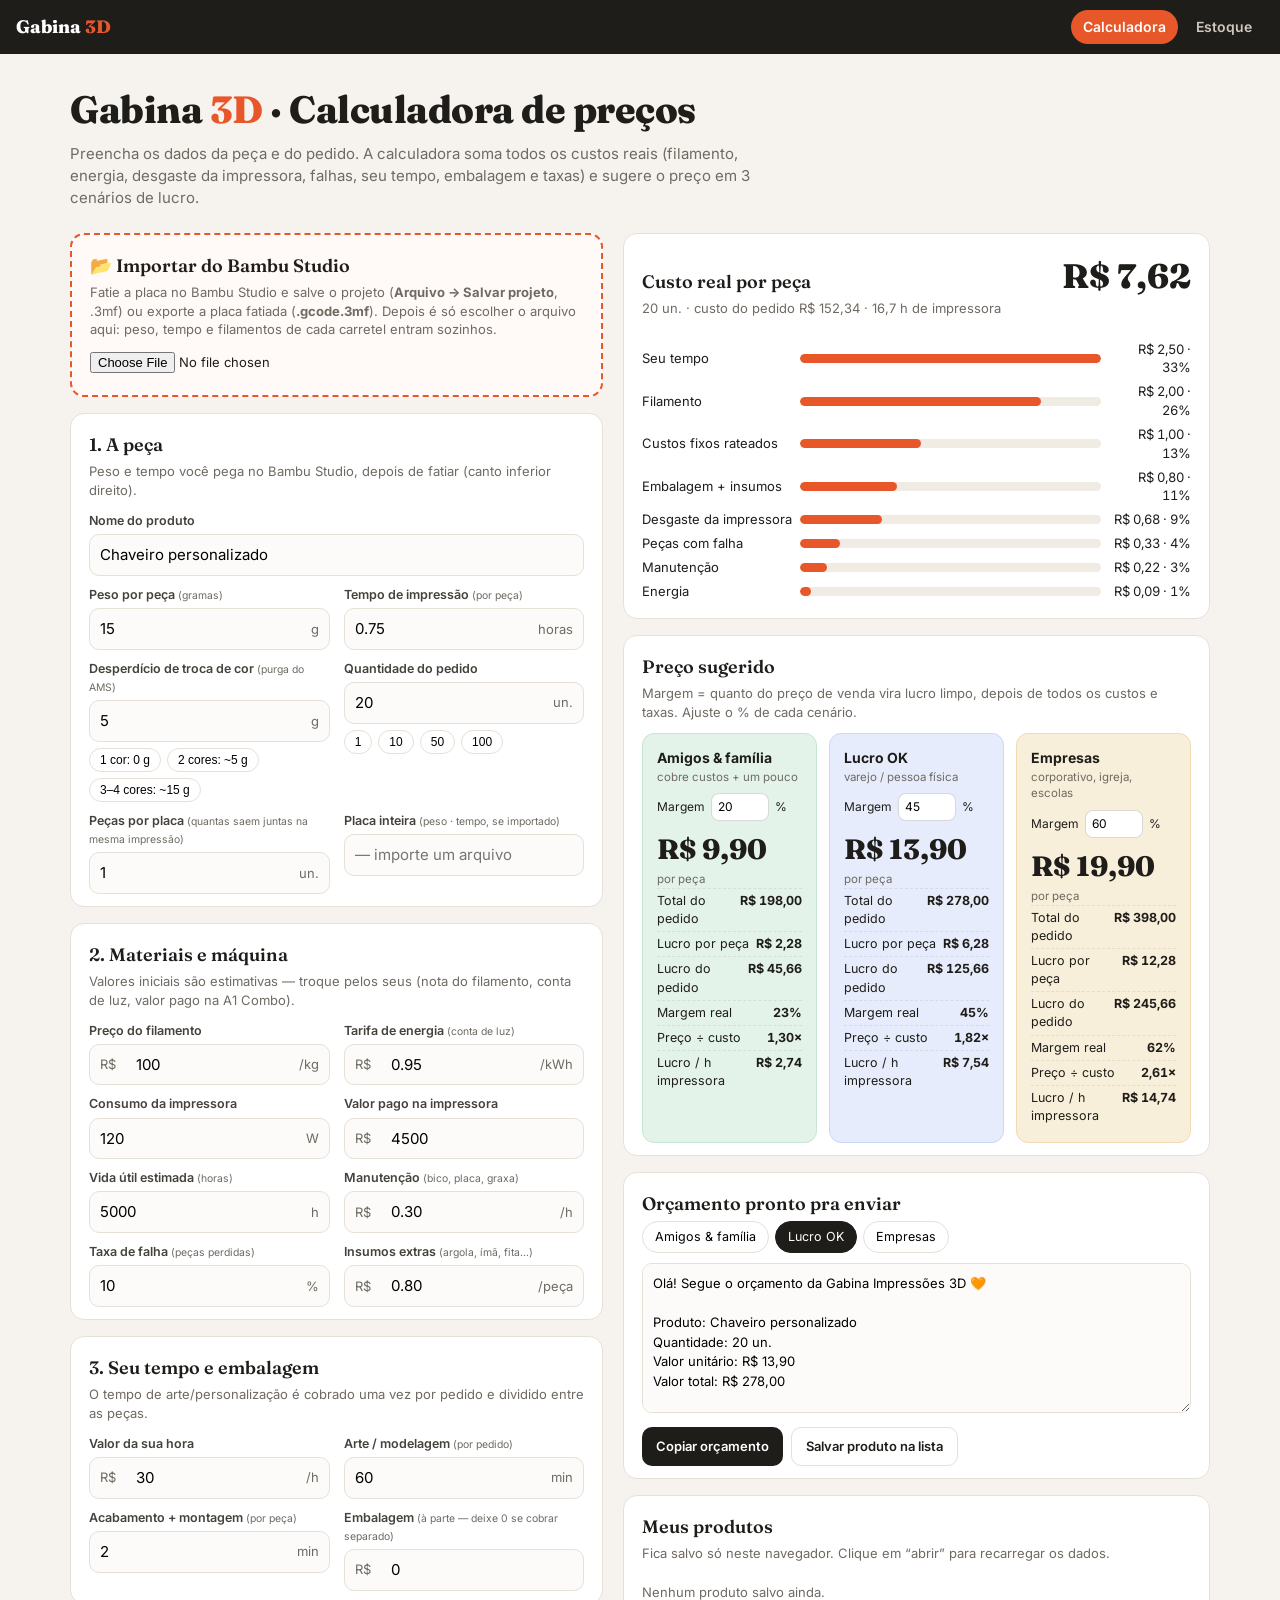
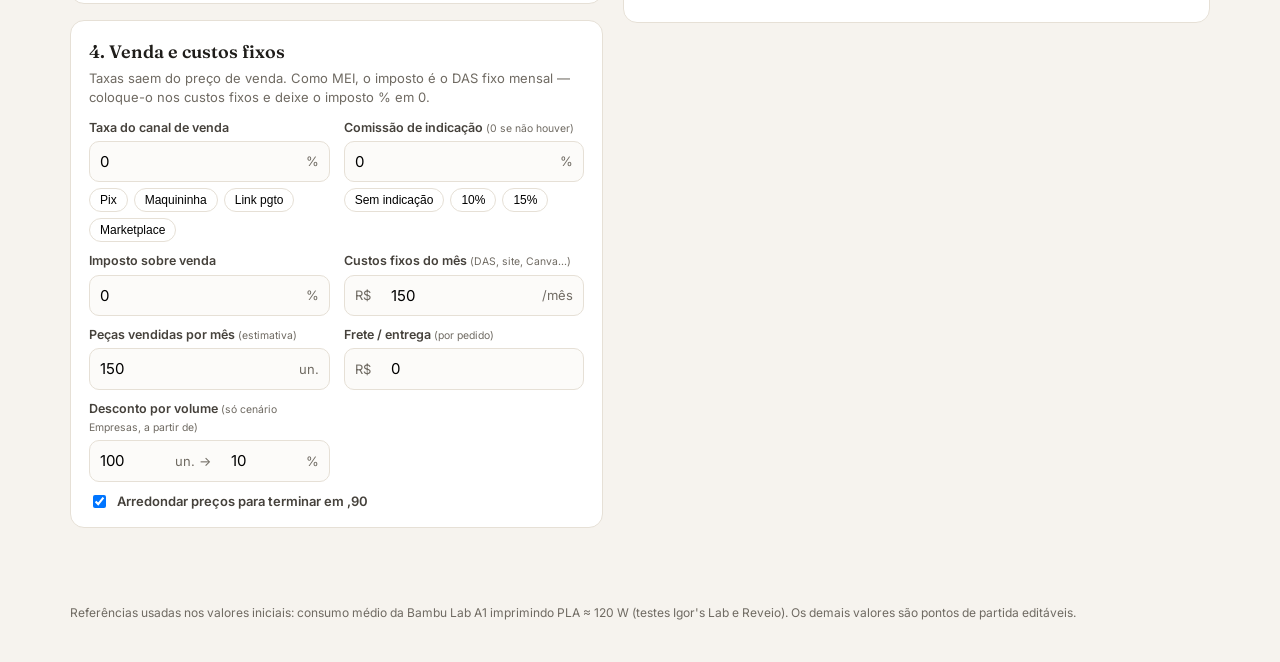
==== commit 7c7a2b46: "Página de estoque (filamentos e insumos) ligada a Planilha Google; navegação entre páginas Co-Author" ====
--- a/completa.html
+++ b/completa.html
@@ -77,8 +77,10 @@
 .toast.on{opacity:1}
 footer{max-width:1180px;margin:0 auto;padding:0 20px 40px;color:var(--muted);font-size:12px}
 </style>
+<link rel="stylesheet" href="nav.css">
 </head>
 <body>
+<nav class="gnav"><span class="marca">Gabina <em>3D</em></span><a href="./" class="on">Calculadora</a><a href="estoque.html">Estoque</a></nav>
 <header>
   <h1>Gabina <span>3D</span> · Calculadora de preços</h1>
   <p>Preencha os dados da peça e do pedido. A calculadora soma todos os custos reais (filamento, energia, desgaste da impressora, falhas, seu tempo, embalagem e taxas) e sugere o preço em 3 cenários de lucro.</p>
--- a/nav.css
+++ b/nav.css
@@ -0,0 +1,5 @@
+.gnav{position:sticky;top:0;z-index:10;display:flex;align-items:center;gap:6px;padding:10px 16px;background:#1f1d1a;font-family:Inter,system-ui,sans-serif}
+.gnav .marca{font-family:Fraunces,serif;font-weight:800;color:#fff;font-size:18px;margin-right:auto}
+.gnav .marca em{font-style:normal;color:#e8572a}
+.gnav a{color:#cfc8bd;text-decoration:none;font-size:14px;font-weight:600;padding:7px 12px;border-radius:999px}
+.gnav a.on{background:#e8572a;color:#fff}
